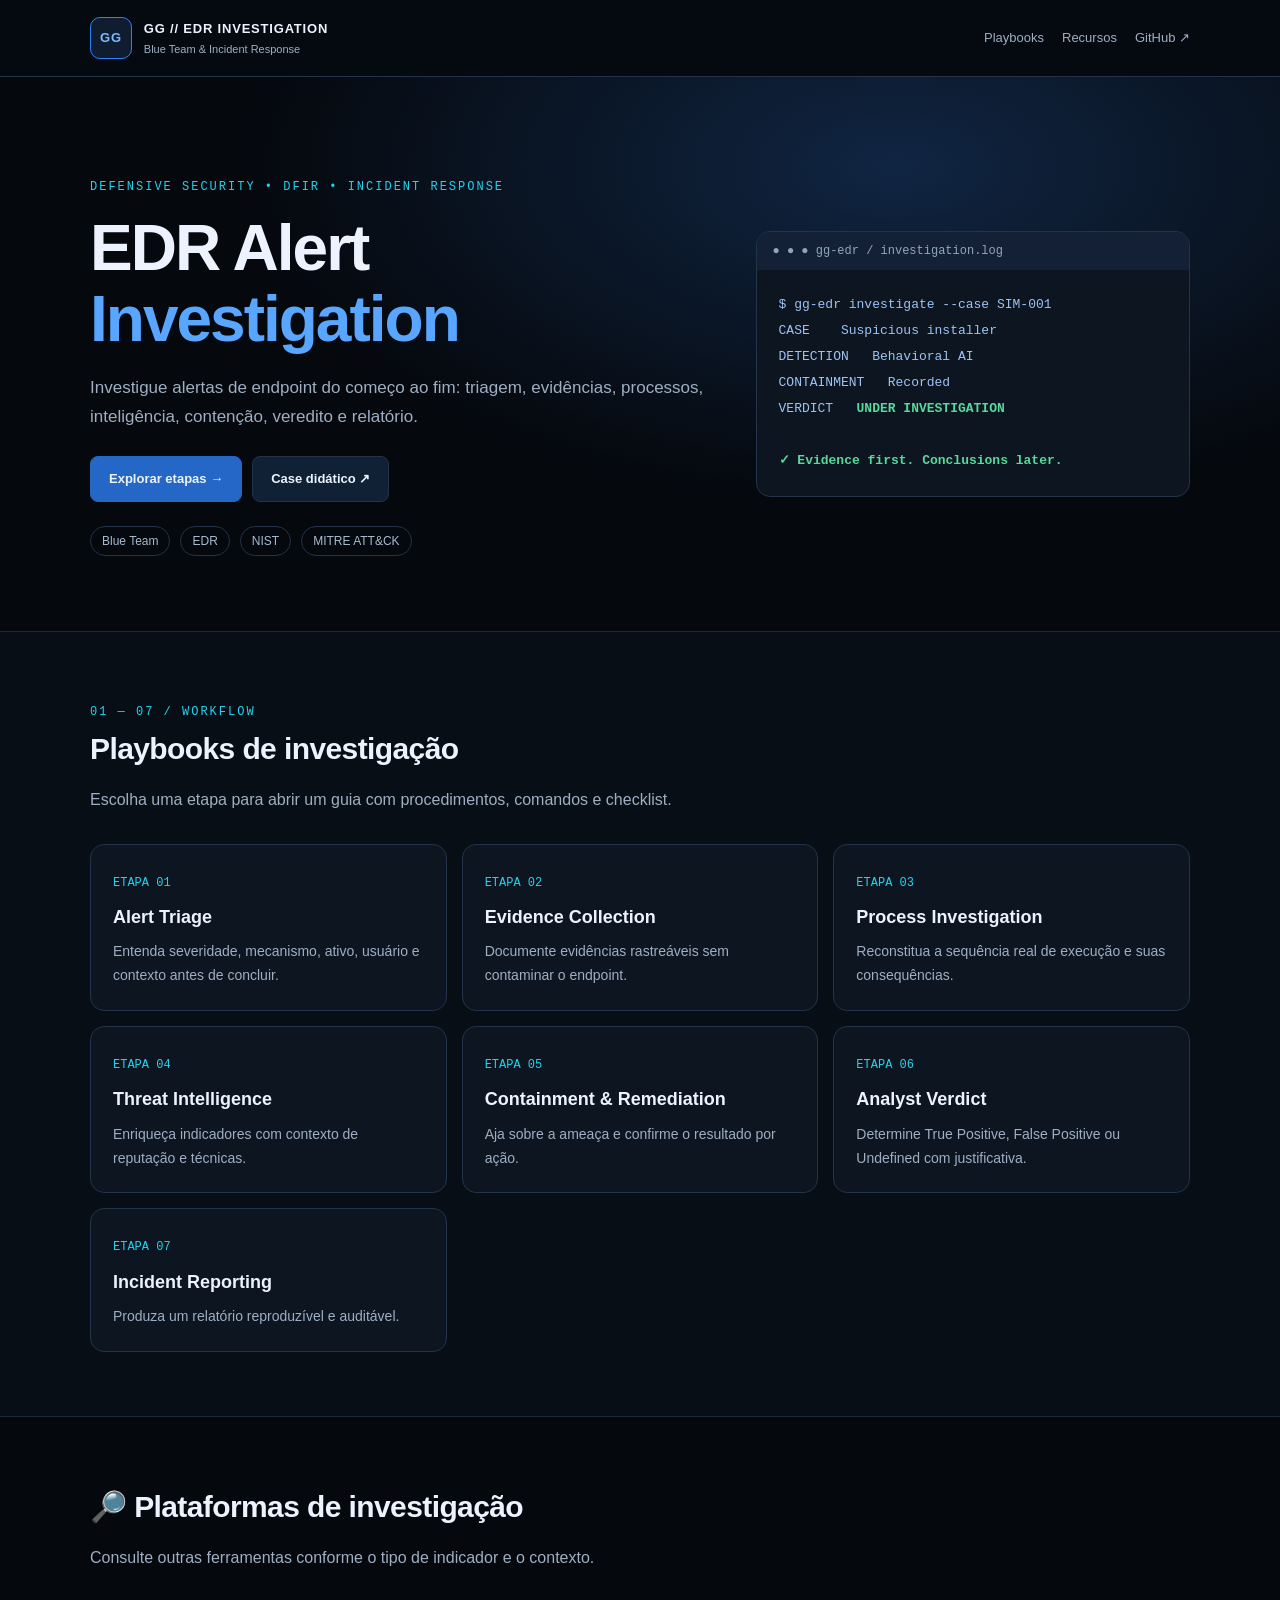
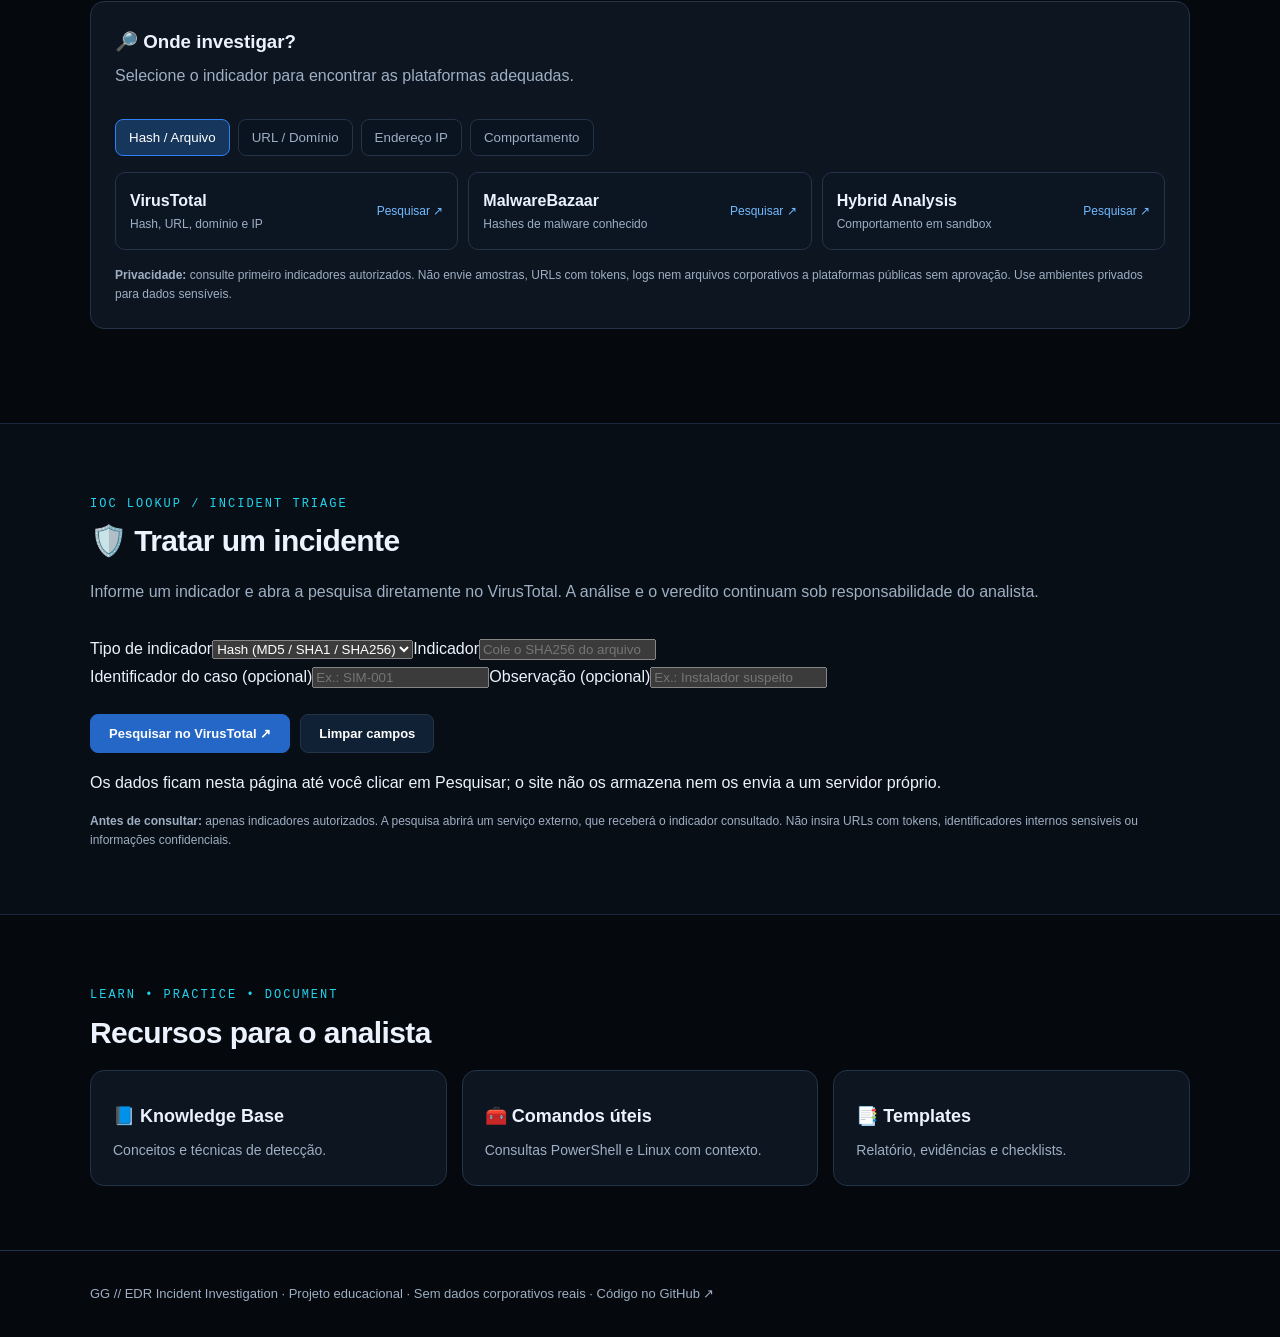
==== index.html @ 885073a3 "feat: add incident IOC lookup with direct VirusTotal links" ====
<!doctype html><html lang="pt-BR"><head><meta charset="utf-8"><meta name="viewport" content="width=device-width,initial-scale=1"><meta name="description" content="GG EDR Incident Investigation — guia prático de Blue Team"><title>Início | GG EDR</title><link rel="stylesheet" href="./assets/style.css"></head><body><header class="header"><div class="container head"><a class="brand" href="./"><span class="brandmark">GG</span><span>GG // EDR INVESTIGATION<small>Blue Team & Incident Response</small></span></a><nav class="nav"><a href="./#playbooks">Playbooks</a><a href="./#resources">Recursos</a><a class="github" href="https://github.com/geovanniandrade/gg-edr-incident-investigation">GitHub ↗</a></nav></div></header><section class="hero"><div class="container layout"><div><span class="eyebrow">DEFENSIVE SECURITY • DFIR • INCIDENT RESPONSE</span><h1>EDR Alert<br><span>Investigation</span></h1><p class="lead">Investigue alertas de endpoint do começo ao fim: triagem, evidências, processos, inteligência, contenção, veredito e relatório.</p><div class="buttons"><a class="btn primary" href="#playbooks">Explorar etapas →</a><a class="btn" href="Case-Studies/001-Suspicious-Installer/README.md">Case didático ↗</a></div><div class="tags"><span class="tag">Blue Team</span><span class="tag">EDR</span><span class="tag">NIST</span><span class="tag">MITRE ATT&CK</span></div></div><div class="terminal"><div class="terminalheader">● ● ●  gg-edr / investigation.log</div><div class="terminalbody">$ gg-edr investigate --case SIM-001<br>CASE &nbsp;&nbsp; Suspicious installer<br>DETECTION &nbsp; Behavioral AI<br>CONTAINMENT &nbsp; Recorded<br>VERDICT &nbsp; <b>UNDER INVESTIGATION</b><br><br><b>✓ Evidence first. Conclusions later.</b></div></div></div></section><section class="section alt" id="playbooks"><div class="container"><span class="eyebrow">01 — 07 / WORKFLOW</span><h2>Playbooks de investigação</h2><p class="sub">Escolha uma etapa para abrir um guia com procedimentos, comandos e checklist.</p><div class="grid"><a class="card" href="Playbooks/01-Alert-Triage/"><span class="num">ETAPA 01</span><h3>Alert Triage</h3><p>Entenda severidade, mecanismo, ativo, usuário e contexto antes de concluir.</p></a><a class="card" href="Playbooks/02-Evidence-Collection/"><span class="num">ETAPA 02</span><h3>Evidence Collection</h3><p>Documente evidências rastreáveis sem contaminar o endpoint.</p></a><a class="card" href="Playbooks/03-Process-Investigation/"><span class="num">ETAPA 03</span><h3>Process Investigation</h3><p>Reconstitua a sequência real de execução e suas consequências.</p></a><a class="card" href="Playbooks/04-Threat-Intelligence/"><span class="num">ETAPA 04</span><h3>Threat Intelligence</h3><p>Enriqueça indicadores com contexto de reputação e técnicas.</p></a><a class="card" href="Playbooks/05-Containment-Remediation/"><span class="num">ETAPA 05</span><h3>Containment & Remediation</h3><p>Aja sobre a ameaça e confirme o resultado por ação.</p></a><a class="card" href="Playbooks/06-Analyst-Verdict/"><span class="num">ETAPA 06</span><h3>Analyst Verdict</h3><p>Determine True Positive, False Positive ou Undefined com justificativa.</p></a><a class="card" href="Playbooks/07-Incident-Reporting/"><span class="num">ETAPA 07</span><h3>Incident Reporting</h3><p>Produza um relatório reproduzível e auditável.</p></a></div></div></section><section class="section"><div class="container"><h2>🔎 Plataformas de investigação</h2><p class="sub">Consulte outras ferramentas conforme o tipo de indicador e o contexto.</p><div class="selector"><h3>🔎 Onde investigar?</h3><p class="sub">Selecione o indicador para encontrar as plataformas adequadas.</p><div class="selectbar" role="group" aria-label="Tipo de indicador"><button type="button" class="active" data-kind="hash">Hash / Arquivo</button><button type="button" data-kind="url">URL / Domínio</button><button type="button" data-kind="ip">Endereço IP</button><button type="button" data-kind="behavior">Comportamento</button></div><div id="platforms" class="toolrows"></div><p class="privacy"><strong>Privacidade:</strong> consulte primeiro indicadores autorizados. Não envie amostras, URLs com tokens, logs nem arquivos corporativos a plataformas públicas sem aprovação. Use ambientes privados para dados sensíveis.</p></div><script>const catalog={"hash":["VirusTotal","MalwareBazaar","Hybrid Analysis"],"url":["VirusTotal","urlscan.io"],"ip":["AbuseIPDB","VirusTotal"],"behavior":["ANY.RUN","Hybrid Analysis","MITRE ATT&CK"]};const names={"VirusTotal":"https://www.virustotal.com/gui/home/search","urlscan.io":"https://urlscan.io/","Hybrid Analysis":"https://www.hybrid-analysis.com/","ANY.RUN":"https://any.run/","MalwareBazaar":"https://bazaar.abuse.ch/","AbuseIPDB":"https://www.abuseipdb.com/","MITRE ATT&CK":"https://attack.mitre.org/"};const descriptions={"VirusTotal":"Hash, URL, domínio e IP","urlscan.io":"URLs e redirecionamentos","Hybrid Analysis":"Comportamento em sandbox","ANY.RUN":"Processos e conexões","MalwareBazaar":"Hashes de malware conhecido","AbuseIPDB":"Reputação de IPs","MITRE ATT&CK":"Técnicas e TTPs"};function renderTools(kind){document.querySelectorAll('.selectbar button').forEach(b=>{b.classList.toggle('active',b.dataset.kind===kind);b.setAttribute('aria-pressed',String(b.dataset.kind===kind))});const target=document.querySelector('#platforms');target.replaceChildren();catalog[kind].forEach(n=>{const a=document.createElement('a');a.className='toolrow';a.href=names[n];a.target='_blank';a.rel='noopener noreferrer';const span=document.createElement('span');const strong=document.createElement('strong');strong.textContent=n;const small=document.createElement('small');small.textContent=descriptions[n];span.append(strong,small);const go=document.createElement('span');go.className='toolgo';go.textContent='Pesquisar ↗';a.append(span,go);target.append(a)})};document.querySelectorAll('.selectbar button').forEach(b=>b.addEventListener('click',()=>renderTools(b.dataset.kind)));renderTools('hash');</script></div></section><section class="section alt" id="tratar-incidente"><div class="container"><span class="eyebrow">IOC LOOKUP / INCIDENT TRIAGE</span><h2>🛡️ Tratar um incidente</h2><p class="sub">Informe um indicador e abra a pesquisa diretamente no VirusTotal. A análise e o veredito continuam sob responsabilidade do analista.</p><div class="incident-panel"><div class="incident-fields"><label for="ioc-type">Tipo de indicador<select id="ioc-type"><option value="hash">Hash (MD5 / SHA1 / SHA256)</option><option value="domain">Domínio</option><option value="ip">Endereço IP</option><option value="url">URL</option></select></label><label for="ioc-value">Indicador<input id="ioc-value" type="text" autocomplete="off" spellcheck="false" placeholder="Cole o SHA256 do arquivo"></label></div><div class="incident-fields incident-optional"><label for="case-id">Identificador do caso (opcional)<input id="case-id" type="text" placeholder="Ex.: SIM-001"></label><label for="ioc-note">Observação (opcional)<input id="ioc-note" type="text" placeholder="Ex.: Instalador suspeito"></label></div><div class="buttons"><button type="button" id="ioc-open" class="btn primary">Pesquisar no VirusTotal ↗</button><button type="button" id="ioc-reset" class="btn">Limpar campos</button></div><p id="ioc-message" class="incident-message" role="status" aria-live="polite">Os dados ficam nesta página até você clicar em Pesquisar; o site não os armazena nem os envia a um servidor próprio.</p><p class="privacy"><strong>Antes de consultar:</strong> apenas indicadores autorizados. A pesquisa abrirá um serviço externo, que receberá o indicador consultado. Não insira URLs com tokens, identificadores internos sensíveis ou informações confidenciais.</p></div></div></section><section class="section" id="resources"><div class="container"><span class="eyebrow">LEARN • PRACTICE • DOCUMENT</span><h2>Recursos para o analista</h2><div class="grid"><a class="card" href="Knowledge-Base/EDR-Fundamentals.md"><h3>📘 Knowledge Base</h3><p>Conceitos e técnicas de detecção.</p></a><a class="card" href="Tools-and-Commands/PowerShell/README.md"><h3>🧰 Comandos úteis</h3><p>Consultas PowerShell e Linux com contexto.</p></a><a class="card" href="Templates/Incident-Report.md"><h3>📑 Templates</h3><p>Relatório, evidências e checklists.</p></a></div></div></section><script>(function(){const kind=document.getElementById('ioc-type');const input=document.getElementById('ioc-value');const message=document.getElementById('ioc-message');const patterns={hash:/^(?:[a-fA-F0-9]{32}|[a-fA-F0-9]{40}|[a-fA-F0-9]{64})$/,ip:/^(?:\d{1,3}\.){3}\d{1,3}$/,domain:/^(?=.{1,253}$)(?:[a-zA-Z0-9](?:[a-zA-Z0-9-]{0,61}[a-zA-Z0-9])?\.)+[a-zA-Z]{2,63}$/};function validIP(s){if(!patterns.ip.test(s))return false;return s.split('.').every(p=>+p<=255&&String(+p)===p)}function resetHint(){const hints={hash:'Cole o SHA256, SHA1 ou MD5',ip:'Ex.: 8.8.8.8',domain:'Ex.: example.com',url:'Ex.: https://example.com/path'};input.placeholder=hints[kind.value];message.textContent='Consulta manual: nenhum dado é enviado até você clicar no botão.'}kind.addEventListener('change',resetHint);document.getElementById('ioc-reset').addEventListener('click',()=>{input.value='';document.getElementById('case-id').value='';document.getElementById('ioc-note').value='';resetHint()});document.getElementById('ioc-open').addEventListener('click',()=>{const value=input.value.trim();let destination;if(!value){message.textContent='Informe o indicador antes de pesquisar.';return}if(kind.value==='hash'){if(!patterns.hash.test(value)){message.textContent='Hash inválido: utilize MD5 (32), SHA1 (40) ou SHA256 (64 caracteres hexadecimais).';return}destination='https://www.virustotal.com/gui/file/'+value.toLowerCase()+'/detection'}else if(kind.value==='ip'){if(!validIP(value)){message.textContent='Endereço IPv4 inválido.';return}destination='https://www.virustotal.com/gui/ip-address/'+encodeURIComponent(value)}else if(kind.value==='domain'){if(!patterns.domain.test(value)){message.textContent='Domínio inválido. Exemplo: example.com';return}destination='https://www.virustotal.com/gui/domain/'+encodeURIComponent(value.toLowerCase())}else{let u;try{u=new URL(value)}catch{message.textContent='URL inválida. Informe http:// ou https://';return}if(!['http:','https:'].includes(u.protocol)){message.textContent='Somente URLs HTTP ou HTTPS.';return}destination='https://www.virustotal.com/gui/search/'+encodeURIComponent(value)}message.textContent='Abrindo pesquisa externa no VirusTotal. Confira os dados e não envie arquivos corporativos.';window.open(destination,'_blank','noopener,noreferrer')})})();</script><footer class="footer"><div class="container">GG // EDR Incident Investigation · Projeto educacional · Sem dados corporativos reais · <a href="https://github.com/geovanniandrade/gg-edr-incident-investigation">Código no GitHub ↗</a></div></footer></body></html>
---- assets/style.css ----
:root{color-scheme:dark;--bg:#05080d;--card:#0d1520;--card2:#101d2b;--border:#233349;--txt:#ecf3ff;--muted:#9eafc3;--blue:#2f81f7;--cyan:#22d3ee}*{box-sizing:border-box}html{scroll-behavior:smooth}body{margin:0;background:var(--bg);color:var(--txt);font:16px/1.7 Inter,"Segoe UI",sans-serif}a{color:inherit;text-decoration:none}.container{max-width:1150px;padding:0 25px;margin:auto}.header{position:sticky;top:0;z-index:10;background:#060b13ed;border-bottom:1px solid var(--border);backdrop-filter:blur(12px)}.head{min-height:76px;display:flex;align-items:center;justify-content:space-between;gap:15px}.brand{display:flex;align-items:center;gap:12px;font-size:13px;letter-spacing:.8px;font-weight:700}.brandmark{border:1px solid var(--blue);border-radius:10px;padding:9px;color:#7abaff;background:#101d30}.brand small{display:block;color:var(--muted);font-size:11px;font-weight:400;letter-spacing:0}.nav{display:flex;gap:18px;align-items:center;font-size:13px;color:var(--muted)}.nav a:hover{color:white}.hero{padding:94px 0 75px;background:radial-gradient(ellipse at 70% 16%,#102542 0,transparent 52%)}.layout{display:grid;grid-template-columns:1.3fr .9fr;gap:38px;align-items:center}.eyebrow{color:var(--cyan);letter-spacing:2px;font:12px Consolas,monospace;text-transform:uppercase}.hero h1{font-size:clamp(38px,5vw,64px);letter-spacing:-2px;line-height:1.1;margin:15px 0 20px}.hero h1 span{color:#58a6ff}.lead{color:var(--muted);font-size:17px;max-width:640px}.buttons,.tags{display:flex;flex-wrap:wrap;gap:10px;margin-top:24px}.btn{display:inline-block;padding:11px 18px;border-radius:8px;border:1px solid var(--border);background:#102035;font-weight:650;font-size:13px}.btn.primary{background:#2467c6;border-color:#2467c6}.btn:hover{filter:brightness(1.22)}.tag{border:1px solid var(--border);border-radius:30px;padding:4px 11px;color:#a6bbd1;font-size:12px}.terminal,.card,.notice{border:1px solid var(--border);border-radius:14px;background:var(--card);overflow:hidden}.terminalheader{background:#142035;padding:12px 16px;color:#91a6bd;font:12px Consolas,monospace}.terminalbody{padding:22px;font:13px/2 Consolas,monospace;color:#9cc4f4}.terminalbody b{color:#58d89a}.section{padding:64px 0}.section.alt{background:#080e16;border-block:1px solid #19283a}.section h2{font-size:30px;letter-spacing:-.6px;margin:0 0 12px}.sub{color:var(--muted);margin:0 0 30px}.grid{display:grid;grid-template-columns:repeat(3,1fr);gap:15px}.card{padding:22px;transition:transform .2s,border-color .2s}.card:hover{transform:translateY(-2px);border-color:#3a679f}.card .num{font:12px Consolas,monospace;color:var(--cyan)}.card h3{font-size:18px;margin:8px 0}.card p,.notice p{color:var(--muted);font-size:14px;margin:0}.detailgrid{display:grid;grid-template-columns:2fr 1fr;gap:22px}.steps{margin:0;padding-left:20px}.steps li{padding:12px 0;border-bottom:1px solid var(--border)}.notice{padding:22px}.notice strong{color:#8fc2fa}.code{position:relative;background:#030811;border:1px solid var(--border);border-radius:12px;padding:25px;overflow:auto;font:13px/1.7 Consolas,monospace;color:#a9d3ff;white-space:pre-wrap;overflow-wrap:anywhere}.copy{border:1px solid #3b526f;background:#15283f;color:white;border-radius:7px;padding:8px 12px;cursor:pointer}.checklist{display:grid;grid-template-columns:repeat(2,1fr);gap:10px}.check{padding:13px;background:#0d1520;border:1px solid var(--border);border-radius:8px;font-size:14px}.check input{accent-color:var(--blue);margin-right:8px}.footer{border-top:1px solid var(--border);padding:32px 0;color:var(--muted);font-size:13px}.back{color:#8ec7ff;font-size:13px}@media(max-width:800px){.layout,.detailgrid{grid-template-columns:1fr}.grid{grid-template-columns:repeat(2,1fr)}.nav{gap:10px}.hero{padding:55px 0}.terminal{display:none}}@media(max-width:550px){.grid,.checklist{grid-template-columns:1fr}.nav a.github{display:none}.hero h1{font-size:38px}}
/* Compact investigation pages & IOC directory */
.mini{font-size:.55em;color:var(--muted);font-weight:400}.selector{border:1px solid var(--border);border-radius:14px;background:var(--card);padding:24px;margin:6px 0 30px}.selector h3{margin:0 0 4px}.selectbar{display:flex;flex-wrap:wrap;gap:8px;margin:16px 0}.selectbar button{border:1px solid var(--border);border-radius:8px;background:#0a1320;color:var(--muted);padding:10px 13px;cursor:pointer}.selectbar button.active{border-color:var(--blue);color:#fff;background:#17365b}.toolrows{display:grid;grid-template-columns:repeat(auto-fit,minmax(250px,1fr));gap:10px}.toolrow{display:flex;justify-content:space-between;align-items:center;gap:10px;padding:14px;border:1px solid var(--border);border-radius:10px;background:#0c1623}.toolrow:hover{border-color:#3f81cf}.toolrow strong,.toolrow small{display:block}.toolrow small{color:var(--muted);font-size:12px}.toolgo{color:#72baff;font-size:12px;white-space:nowrap}.privacy{font-size:12px;color:var(--muted);margin:16px 0 0;line-height:1.6}.check{cursor:pointer}.check input{cursor:pointer}
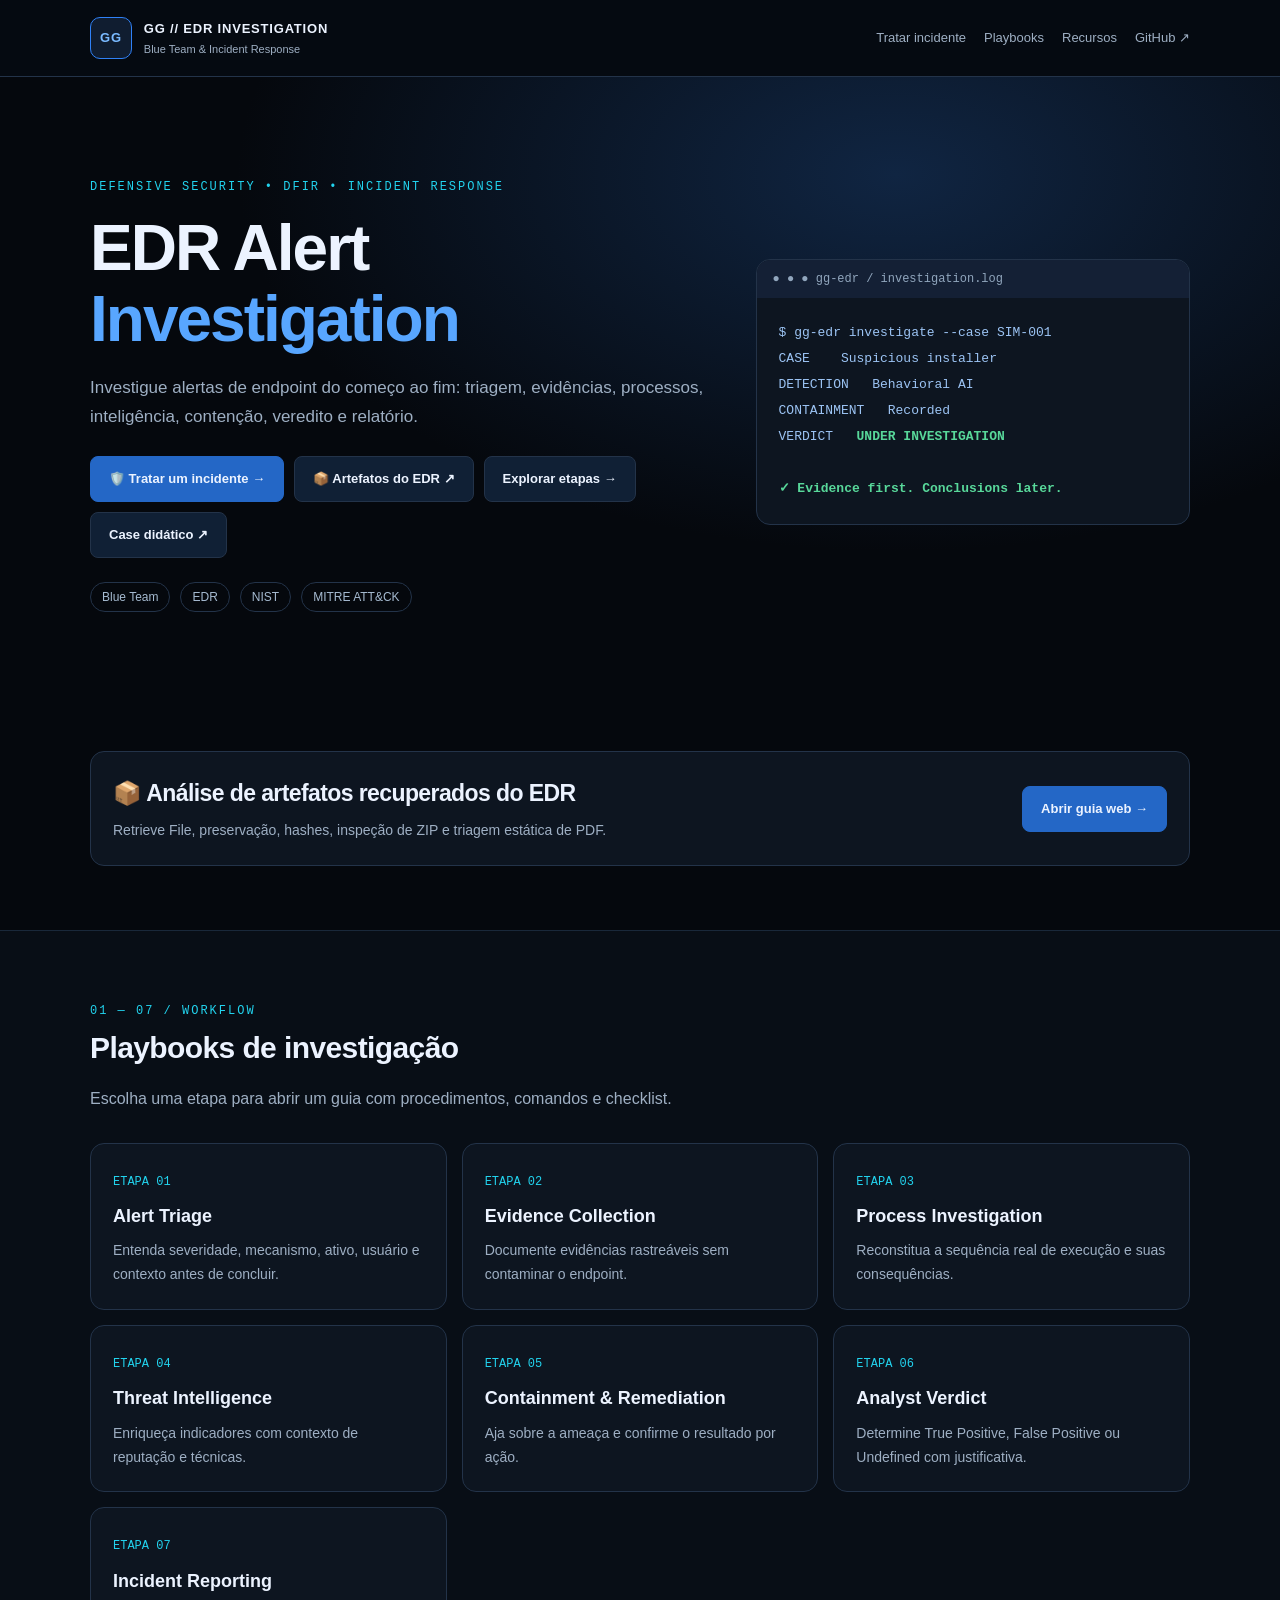
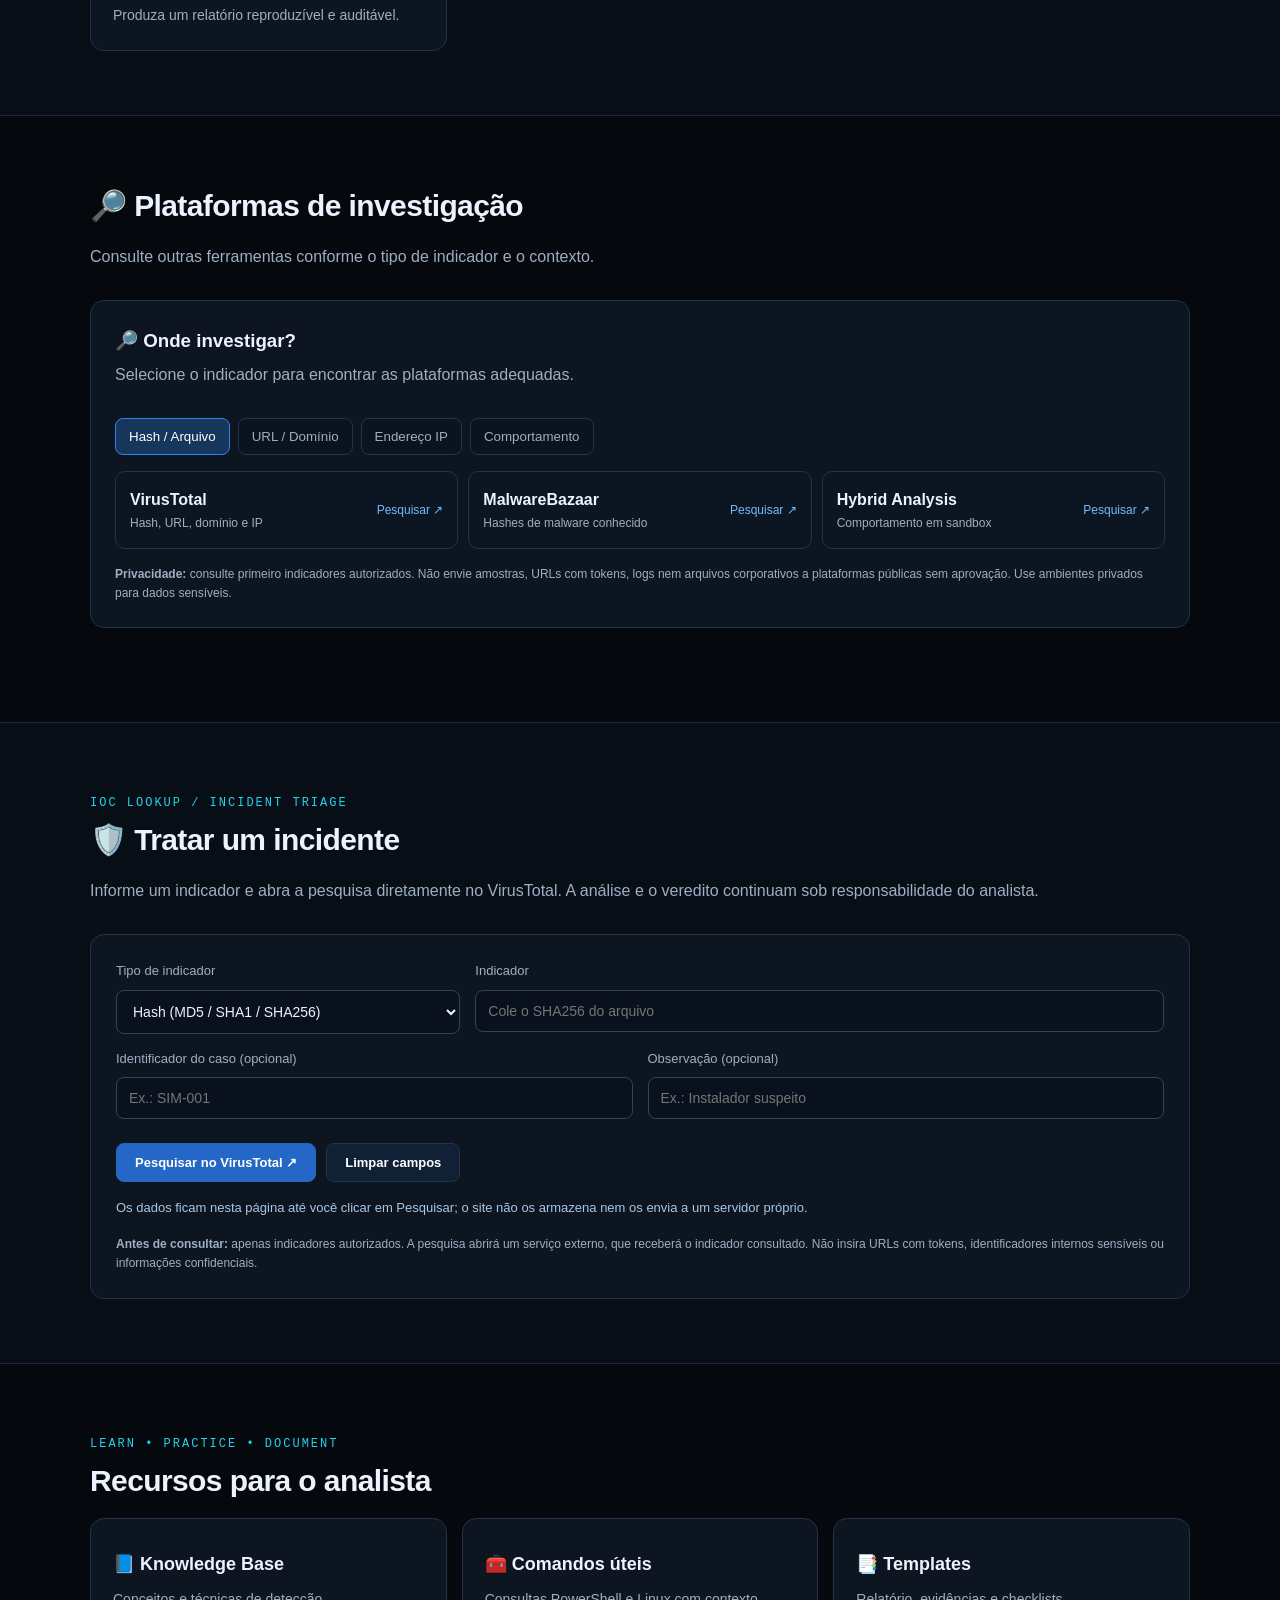
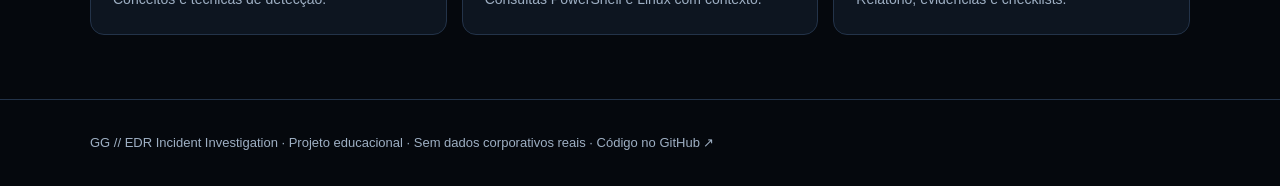
==== commit bcbd6829: "feat: prominent incident and retrieved artifact links on homepage" ====
--- a/index.html
+++ b/index.html
@@ -1 +1 @@
-<!doctype html><html lang="pt-BR"><head><meta charset="utf-8"><meta name="viewport" content="width=device-width,initial-scale=1"><meta name="description" content="GG EDR Incident Investigation — guia prático de Blue Team"><title>Início | GG EDR</title><link rel="stylesheet" href="./assets/style.css"></head><body><header class="header"><div class="container head"><a class="brand" href="./"><span class="brandmark">GG</span><span>GG // EDR INVESTIGATION<small>Blue Team & Incident Response</small></span></a><nav class="nav"><a href="./#playbooks">Playbooks</a><a href="./#resources">Recursos</a><a class="github" href="https://github.com/geovanniandrade/gg-edr-incident-investigation">GitHub ↗</a></nav></div></header><section class="hero"><div class="container layout"><div><span class="eyebrow">DEFENSIVE SECURITY • DFIR • INCIDENT RESPONSE</span><h1>EDR Alert<br><span>Investigation</span></h1><p class="lead">Investigue alertas de endpoint do começo ao fim: triagem, evidências, processos, inteligência, contenção, veredito e relatório.</p><div class="buttons"><a class="btn primary" href="#playbooks">Explorar etapas →</a><a class="btn" href="Case-Studies/001-Suspicious-Installer/README.md">Case didático ↗</a></div><div class="tags"><span class="tag">Blue Team</span><span class="tag">EDR</span><span class="tag">NIST</span><span class="tag">MITRE ATT&CK</span></div></div><div class="terminal"><div class="terminalheader">● ● ●  gg-edr / investigation.log</div><div class="terminalbody">$ gg-edr investigate --case SIM-001<br>CASE &nbsp;&nbsp; Suspicious installer<br>DETECTION &nbsp; Behavioral AI<br>CONTAINMENT &nbsp; Recorded<br>VERDICT &nbsp; <b>UNDER INVESTIGATION</b><br><br><b>✓ Evidence first. Conclusions later.</b></div></div></div></section><section class="section alt" id="playbooks"><div class="container"><span class="eyebrow">01 — 07 / WORKFLOW</span><h2>Playbooks de investigação</h2><p class="sub">Escolha uma etapa para abrir um guia com procedimentos, comandos e checklist.</p><div class="grid"><a class="card" href="Playbooks/01-Alert-Triage/"><span class="num">ETAPA 01</span><h3>Alert Triage</h3><p>Entenda severidade, mecanismo, ativo, usuário e contexto antes de concluir.</p></a><a class="card" href="Playbooks/02-Evidence-Collection/"><span class="num">ETAPA 02</span><h3>Evidence Collection</h3><p>Documente evidências rastreáveis sem contaminar o endpoint.</p></a><a class="card" href="Playbooks/03-Process-Investigation/"><span class="num">ETAPA 03</span><h3>Process Investigation</h3><p>Reconstitua a sequência real de execução e suas consequências.</p></a><a class="card" href="Playbooks/04-Threat-Intelligence/"><span class="num">ETAPA 04</span><h3>Threat Intelligence</h3><p>Enriqueça indicadores com contexto de reputação e técnicas.</p></a><a class="card" href="Playbooks/05-Containment-Remediation/"><span class="num">ETAPA 05</span><h3>Containment & Remediation</h3><p>Aja sobre a ameaça e confirme o resultado por ação.</p></a><a class="card" href="Playbooks/06-Analyst-Verdict/"><span class="num">ETAPA 06</span><h3>Analyst Verdict</h3><p>Determine True Positive, False Positive ou Undefined com justificativa.</p></a><a class="card" href="Playbooks/07-Incident-Reporting/"><span class="num">ETAPA 07</span><h3>Incident Reporting</h3><p>Produza um relatório reproduzível e auditável.</p></a></div></div></section><section class="section"><div class="container"><h2>🔎 Plataformas de investigação</h2><p class="sub">Consulte outras ferramentas conforme o tipo de indicador e o contexto.</p><div class="selector"><h3>🔎 Onde investigar?</h3><p class="sub">Selecione o indicador para encontrar as plataformas adequadas.</p><div class="selectbar" role="group" aria-label="Tipo de indicador"><button type="button" class="active" data-kind="hash">Hash / Arquivo</button><button type="button" data-kind="url">URL / Domínio</button><button type="button" data-kind="ip">Endereço IP</button><button type="button" data-kind="behavior">Comportamento</button></div><div id="platforms" class="toolrows"></div><p class="privacy"><strong>Privacidade:</strong> consulte primeiro indicadores autorizados. Não envie amostras, URLs com tokens, logs nem arquivos corporativos a plataformas públicas sem aprovação. Use ambientes privados para dados sensíveis.</p></div><script>const catalog={"hash":["VirusTotal","MalwareBazaar","Hybrid Analysis"],"url":["VirusTotal","urlscan.io"],"ip":["AbuseIPDB","VirusTotal"],"behavior":["ANY.RUN","Hybrid Analysis","MITRE ATT&CK"]};const names={"VirusTotal":"https://www.virustotal.com/gui/home/search","urlscan.io":"https://urlscan.io/","Hybrid Analysis":"https://www.hybrid-analysis.com/","ANY.RUN":"https://any.run/","MalwareBazaar":"https://bazaar.abuse.ch/","AbuseIPDB":"https://www.abuseipdb.com/","MITRE ATT&CK":"https://attack.mitre.org/"};const descriptions={"VirusTotal":"Hash, URL, domínio e IP","urlscan.io":"URLs e redirecionamentos","Hybrid Analysis":"Comportamento em sandbox","ANY.RUN":"Processos e conexões","MalwareBazaar":"Hashes de malware conhecido","AbuseIPDB":"Reputação de IPs","MITRE ATT&CK":"Técnicas e TTPs"};function renderTools(kind){document.querySelectorAll('.selectbar button').forEach(b=>{b.classList.toggle('active',b.dataset.kind===kind);b.setAttribute('aria-pressed',String(b.dataset.kind===kind))});const target=document.querySelector('#platforms');target.replaceChildren();catalog[kind].forEach(n=>{const a=document.createElement('a');a.className='toolrow';a.href=names[n];a.target='_blank';a.rel='noopener noreferrer';const span=document.createElement('span');const strong=document.createElement('strong');strong.textContent=n;const small=document.createElement('small');small.textContent=descriptions[n];span.append(strong,small);const go=document.createElement('span');go.className='toolgo';go.textContent='Pesquisar ↗';a.append(span,go);target.append(a)})};document.querySelectorAll('.selectbar button').forEach(b=>b.addEventListener('click',()=>renderTools(b.dataset.kind)));renderTools('hash');</script></div></section><section class="section alt" id="tratar-incidente"><div class="container"><span class="eyebrow">IOC LOOKUP / INCIDENT TRIAGE</span><h2>🛡️ Tratar um incidente</h2><p class="sub">Informe um indicador e abra a pesquisa diretamente no VirusTotal. A análise e o veredito continuam sob responsabilidade do analista.</p><div class="incident-panel"><div class="incident-fields"><label for="ioc-type">Tipo de indicador<select id="ioc-type"><option value="hash">Hash (MD5 / SHA1 / SHA256)</option><option value="domain">Domínio</option><option value="ip">Endereço IP</option><option value="url">URL</option></select></label><label for="ioc-value">Indicador<input id="ioc-value" type="text" autocomplete="off" spellcheck="false" placeholder="Cole o SHA256 do arquivo"></label></div><div class="incident-fields incident-optional"><label for="case-id">Identificador do caso (opcional)<input id="case-id" type="text" placeholder="Ex.: SIM-001"></label><label for="ioc-note">Observação (opcional)<input id="ioc-note" type="text" placeholder="Ex.: Instalador suspeito"></label></div><div class="buttons"><button type="button" id="ioc-open" class="btn primary">Pesquisar no VirusTotal ↗</button><button type="button" id="ioc-reset" class="btn">Limpar campos</button></div><p id="ioc-message" class="incident-message" role="status" aria-live="polite">Os dados ficam nesta página até você clicar em Pesquisar; o site não os armazena nem os envia a um servidor próprio.</p><p class="privacy"><strong>Antes de consultar:</strong> apenas indicadores autorizados. A pesquisa abrirá um serviço externo, que receberá o indicador consultado. Não insira URLs com tokens, identificadores internos sensíveis ou informações confidenciais.</p></div></div></section><section class="section" id="resources"><div class="container"><span class="eyebrow">LEARN • PRACTICE • DOCUMENT</span><h2>Recursos para o analista</h2><div class="grid"><a class="card" href="Knowledge-Base/EDR-Fundamentals.md"><h3>📘 Knowledge Base</h3><p>Conceitos e técnicas de detecção.</p></a><a class="card" href="Tools-and-Commands/PowerShell/README.md"><h3>🧰 Comandos úteis</h3><p>Consultas PowerShell e Linux com contexto.</p></a><a class="card" href="Templates/Incident-Report.md"><h3>📑 Templates</h3><p>Relatório, evidências e checklists.</p></a></div></div></section><script>(function(){const kind=document.getElementById('ioc-type');const input=document.getElementById('ioc-value');const message=document.getElementById('ioc-message');const patterns={hash:/^(?:[a-fA-F0-9]{32}|[a-fA-F0-9]{40}|[a-fA-F0-9]{64})$/,ip:/^(?:\d{1,3}\.){3}\d{1,3}$/,domain:/^(?=.{1,253}$)(?:[a-zA-Z0-9](?:[a-zA-Z0-9-]{0,61}[a-zA-Z0-9])?\.)+[a-zA-Z]{2,63}$/};function validIP(s){if(!patterns.ip.test(s))return false;return s.split('.').every(p=>+p<=255&&String(+p)===p)}function resetHint(){const hints={hash:'Cole o SHA256, SHA1 ou MD5',ip:'Ex.: 8.8.8.8',domain:'Ex.: example.com',url:'Ex.: https://example.com/path'};input.placeholder=hints[kind.value];message.textContent='Consulta manual: nenhum dado é enviado até você clicar no botão.'}kind.addEventListener('change',resetHint);document.getElementById('ioc-reset').addEventListener('click',()=>{input.value='';document.getElementById('case-id').value='';document.getElementById('ioc-note').value='';resetHint()});document.getElementById('ioc-open').addEventListener('click',()=>{const value=input.value.trim();let destination;if(!value){message.textContent='Informe o indicador antes de pesquisar.';return}if(kind.value==='hash'){if(!patterns.hash.test(value)){message.textContent='Hash inválido: utilize MD5 (32), SHA1 (40) ou SHA256 (64 caracteres hexadecimais).';return}destination='https://www.virustotal.com/gui/file/'+value.toLowerCase()+'/detection'}else if(kind.value==='ip'){if(!validIP(value)){message.textContent='Endereço IPv4 inválido.';return}destination='https://www.virustotal.com/gui/ip-address/'+encodeURIComponent(value)}else if(kind.value==='domain'){if(!patterns.domain.test(value)){message.textContent='Domínio inválido. Exemplo: example.com';return}destination='https://www.virustotal.com/gui/domain/'+encodeURIComponent(value.toLowerCase())}else{let u;try{u=new URL(value)}catch{message.textContent='URL inválida. Informe http:// ou https://';return}if(!['http:','https:'].includes(u.protocol)){message.textContent='Somente URLs HTTP ou HTTPS.';return}destination='https://www.virustotal.com/gui/search/'+encodeURIComponent(value)}message.textContent='Abrindo pesquisa externa no VirusTotal. Confira os dados e não envie arquivos corporativos.';window.open(destination,'_blank','noopener,noreferrer')})})();</script><footer class="footer"><div class="container">GG // EDR Incident Investigation · Projeto educacional · Sem dados corporativos reais · <a href="https://github.com/geovanniandrade/gg-edr-incident-investigation">Código no GitHub ↗</a></div></footer></body></html>+<!doctype html><html lang="pt-BR"><head><meta charset="utf-8"><meta name="viewport" content="width=device-width,initial-scale=1"><meta name="description" content="GG EDR Incident Investigation — guia prático de Blue Team"><title>Início | GG EDR</title><link rel="stylesheet" href="./assets/style.css"></head><body><header class="header"><div class="container head"><a class="brand" href="./"><span class="brandmark">GG</span><span>GG // EDR INVESTIGATION<small>Blue Team & Incident Response</small></span></a><nav class="nav"><a href="./#tratar-incidente">Tratar incidente</a><a href="./#playbooks">Playbooks</a><a href="./#resources">Recursos</a><a class="github" href="https://github.com/geovanniandrade/gg-edr-incident-investigation">GitHub ↗</a></nav></div></header><section class="hero"><div class="container layout"><div><span class="eyebrow">DEFENSIVE SECURITY • DFIR • INCIDENT RESPONSE</span><h1>EDR Alert<br><span>Investigation</span></h1><p class="lead">Investigue alertas de endpoint do começo ao fim: triagem, evidências, processos, inteligência, contenção, veredito e relatório.</p><div class="buttons"><a class="btn primary" href="#tratar-incidente">🛡️ Tratar um incidente →</a><a class="btn" href="Playbooks/EDR-Retrieved-Artifacts/">📦 Artefatos do EDR ↗</a><a class="btn" href="#playbooks">Explorar etapas →</a><a class="btn" href="Case-Studies/001-Suspicious-Installer/README.md">Case didático ↗</a></div><div class="tags"><span class="tag">Blue Team</span><span class="tag">EDR</span><span class="tag">NIST</span><span class="tag">MITRE ATT&CK</span></div></div><div class="terminal"><div class="terminalheader">● ● ●  gg-edr / investigation.log</div><div class="terminalbody">$ gg-edr investigate --case SIM-001<br>CASE &nbsp;&nbsp; Suspicious installer<br>DETECTION &nbsp; Behavioral AI<br>CONTAINMENT &nbsp; Recorded<br>VERDICT &nbsp; <b>UNDER INVESTIGATION</b><br><br><b>✓ Evidence first. Conclusions later.</b></div></div></div></section><section class="section" id="edr-artifacts"><div class="container"><div class="notice" style="display:flex;justify-content:space-between;align-items:center;gap:18px;flex-wrap:wrap"><div><h2 style="font-size:23px;margin:0 0 6px">📦 Análise de artefatos recuperados do EDR</h2><p>Retrieve File, preservação, hashes, inspeção de ZIP e triagem estática de PDF.</p></div><a class="btn primary" href="Playbooks/EDR-Retrieved-Artifacts/">Abrir guia web →</a></div></div></section><section class="section alt" id="playbooks"><div class="container"><span class="eyebrow">01 — 07 / WORKFLOW</span><h2>Playbooks de investigação</h2><p class="sub">Escolha uma etapa para abrir um guia com procedimentos, comandos e checklist.</p><div class="grid"><a class="card" href="Playbooks/01-Alert-Triage/"><span class="num">ETAPA 01</span><h3>Alert Triage</h3><p>Entenda severidade, mecanismo, ativo, usuário e contexto antes de concluir.</p></a><a class="card" href="Playbooks/02-Evidence-Collection/"><span class="num">ETAPA 02</span><h3>Evidence Collection</h3><p>Documente evidências rastreáveis sem contaminar o endpoint.</p></a><a class="card" href="Playbooks/03-Process-Investigation/"><span class="num">ETAPA 03</span><h3>Process Investigation</h3><p>Reconstitua a sequência real de execução e suas consequências.</p></a><a class="card" href="Playbooks/04-Threat-Intelligence/"><span class="num">ETAPA 04</span><h3>Threat Intelligence</h3><p>Enriqueça indicadores com contexto de reputação e técnicas.</p></a><a class="card" href="Playbooks/05-Containment-Remediation/"><span class="num">ETAPA 05</span><h3>Containment & Remediation</h3><p>Aja sobre a ameaça e confirme o resultado por ação.</p></a><a class="card" href="Playbooks/06-Analyst-Verdict/"><span class="num">ETAPA 06</span><h3>Analyst Verdict</h3><p>Determine True Positive, False Positive ou Undefined com justificativa.</p></a><a class="card" href="Playbooks/07-Incident-Reporting/"><span class="num">ETAPA 07</span><h3>Incident Reporting</h3><p>Produza um relatório reproduzível e auditável.</p></a></div></div></section><section class="section"><div class="container"><h2>🔎 Plataformas de investigação</h2><p class="sub">Consulte outras ferramentas conforme o tipo de indicador e o contexto.</p><div class="selector"><h3>🔎 Onde investigar?</h3><p class="sub">Selecione o indicador para encontrar as plataformas adequadas.</p><div class="selectbar" role="group" aria-label="Tipo de indicador"><button type="button" class="active" data-kind="hash">Hash / Arquivo</button><button type="button" data-kind="url">URL / Domínio</button><button type="button" data-kind="ip">Endereço IP</button><button type="button" data-kind="behavior">Comportamento</button></div><div id="platforms" class="toolrows"></div><p class="privacy"><strong>Privacidade:</strong> consulte primeiro indicadores autorizados. Não envie amostras, URLs com tokens, logs nem arquivos corporativos a plataformas públicas sem aprovação. Use ambientes privados para dados sensíveis.</p></div><script>const catalog={"hash":["VirusTotal","MalwareBazaar","Hybrid Analysis"],"url":["VirusTotal","urlscan.io"],"ip":["AbuseIPDB","VirusTotal"],"behavior":["ANY.RUN","Hybrid Analysis","MITRE ATT&CK"]};const names={"VirusTotal":"https://www.virustotal.com/gui/home/search","urlscan.io":"https://urlscan.io/","Hybrid Analysis":"https://www.hybrid-analysis.com/","ANY.RUN":"https://any.run/","MalwareBazaar":"https://bazaar.abuse.ch/","AbuseIPDB":"https://www.abuseipdb.com/","MITRE ATT&CK":"https://attack.mitre.org/"};const descriptions={"VirusTotal":"Hash, URL, domínio e IP","urlscan.io":"URLs e redirecionamentos","Hybrid Analysis":"Comportamento em sandbox","ANY.RUN":"Processos e conexões","MalwareBazaar":"Hashes de malware conhecido","AbuseIPDB":"Reputação de IPs","MITRE ATT&CK":"Técnicas e TTPs"};function renderTools(kind){document.querySelectorAll('.selectbar button').forEach(b=>{b.classList.toggle('active',b.dataset.kind===kind);b.setAttribute('aria-pressed',String(b.dataset.kind===kind))});const target=document.querySelector('#platforms');target.replaceChildren();catalog[kind].forEach(n=>{const a=document.createElement('a');a.className='toolrow';a.href=names[n];a.target='_blank';a.rel='noopener noreferrer';const span=document.createElement('span');const strong=document.createElement('strong');strong.textContent=n;const small=document.createElement('small');small.textContent=descriptions[n];span.append(strong,small);const go=document.createElement('span');go.className='toolgo';go.textContent='Pesquisar ↗';a.append(span,go);target.append(a)})};document.querySelectorAll('.selectbar button').forEach(b=>b.addEventListener('click',()=>renderTools(b.dataset.kind)));renderTools('hash');</script></div></section><section class="section alt" id="tratar-incidente"><div class="container"><span class="eyebrow">IOC LOOKUP / INCIDENT TRIAGE</span><h2>🛡️ Tratar um incidente</h2><p class="sub">Informe um indicador e abra a pesquisa diretamente no VirusTotal. A análise e o veredito continuam sob responsabilidade do analista.</p><div class="incident-panel"><div class="incident-fields"><label for="ioc-type">Tipo de indicador<select id="ioc-type"><option value="hash">Hash (MD5 / SHA1 / SHA256)</option><option value="domain">Domínio</option><option value="ip">Endereço IP</option><option value="url">URL</option></select></label><label for="ioc-value">Indicador<input id="ioc-value" type="text" autocomplete="off" spellcheck="false" placeholder="Cole o SHA256 do arquivo"></label></div><div class="incident-fields incident-optional"><label for="case-id">Identificador do caso (opcional)<input id="case-id" type="text" placeholder="Ex.: SIM-001"></label><label for="ioc-note">Observação (opcional)<input id="ioc-note" type="text" placeholder="Ex.: Instalador suspeito"></label></div><div class="buttons"><button type="button" id="ioc-open" class="btn primary">Pesquisar no VirusTotal ↗</button><button type="button" id="ioc-reset" class="btn">Limpar campos</button></div><p id="ioc-message" class="incident-message" role="status" aria-live="polite">Os dados ficam nesta página até você clicar em Pesquisar; o site não os armazena nem os envia a um servidor próprio.</p><p class="privacy"><strong>Antes de consultar:</strong> apenas indicadores autorizados. A pesquisa abrirá um serviço externo, que receberá o indicador consultado. Não insira URLs com tokens, identificadores internos sensíveis ou informações confidenciais.</p></div></div></section><section class="section" id="resources"><div class="container"><span class="eyebrow">LEARN • PRACTICE • DOCUMENT</span><h2>Recursos para o analista</h2><div class="grid"><a class="card" href="Knowledge-Base/EDR-Fundamentals.md"><h3>📘 Knowledge Base</h3><p>Conceitos e técnicas de detecção.</p></a><a class="card" href="Tools-and-Commands/PowerShell/README.md"><h3>🧰 Comandos úteis</h3><p>Consultas PowerShell e Linux com contexto.</p></a><a class="card" href="Templates/Incident-Report.md"><h3>📑 Templates</h3><p>Relatório, evidências e checklists.</p></a></div></div></section><script>(function(){const kind=document.getElementById('ioc-type');const input=document.getElementById('ioc-value');const message=document.getElementById('ioc-message');const patterns={hash:/^(?:[a-fA-F0-9]{32}|[a-fA-F0-9]{40}|[a-fA-F0-9]{64})$/,ip:/^(?:\d{1,3}\.){3}\d{1,3}$/,domain:/^(?=.{1,253}$)(?:[a-zA-Z0-9](?:[a-zA-Z0-9-]{0,61}[a-zA-Z0-9])?\.)+[a-zA-Z]{2,63}$/};function validIP(s){if(!patterns.ip.test(s))return false;return s.split('.').every(p=>+p<=255&&String(+p)===p)}function resetHint(){const hints={hash:'Cole o SHA256, SHA1 ou MD5',ip:'Ex.: 8.8.8.8',domain:'Ex.: example.com',url:'Ex.: https://example.com/path'};input.placeholder=hints[kind.value];message.textContent='Consulta manual: nenhum dado é enviado até você clicar no botão.'}kind.addEventListener('change',resetHint);document.getElementById('ioc-reset').addEventListener('click',()=>{input.value='';document.getElementById('case-id').value='';document.getElementById('ioc-note').value='';resetHint()});document.getElementById('ioc-open').addEventListener('click',()=>{const value=input.value.trim();let destination;if(!value){message.textContent='Informe o indicador antes de pesquisar.';return}if(kind.value==='hash'){if(!patterns.hash.test(value)){message.textContent='Hash inválido: utilize MD5 (32), SHA1 (40) ou SHA256 (64 caracteres hexadecimais).';return}destination='https://www.virustotal.com/gui/file/'+value.toLowerCase()+'/detection'}else if(kind.value==='ip'){if(!validIP(value)){message.textContent='Endereço IPv4 inválido.';return}destination='https://www.virustotal.com/gui/ip-address/'+encodeURIComponent(value)}else if(kind.value==='domain'){if(!patterns.domain.test(value)){message.textContent='Domínio inválido. Exemplo: example.com';return}destination='https://www.virustotal.com/gui/domain/'+encodeURIComponent(value.toLowerCase())}else{let u;try{u=new URL(value)}catch{message.textContent='URL inválida. Informe http:// ou https://';return}if(!['http:','https:'].includes(u.protocol)){message.textContent='Somente URLs HTTP ou HTTPS.';return}destination='https://www.virustotal.com/gui/search/'+encodeURIComponent(value)}message.textContent='Abrindo pesquisa externa no VirusTotal. Confira os dados e não envie arquivos corporativos.';window.open(destination,'_blank','noopener,noreferrer')})})();</script><footer class="footer"><div class="container">GG // EDR Incident Investigation · Projeto educacional · Sem dados corporativos reais · <a href="https://github.com/geovanniandrade/gg-edr-incident-investigation">Código no GitHub ↗</a></div></footer></body></html>
--- a/assets/style.css
+++ b/assets/style.css
@@ -1,3 +1,6 @@
 :root{color-scheme:dark;--bg:#05080d;--card:#0d1520;--card2:#101d2b;--border:#233349;--txt:#ecf3ff;--muted:#9eafc3;--blue:#2f81f7;--cyan:#22d3ee}*{box-sizing:border-box}html{scroll-behavior:smooth}body{margin:0;background:var(--bg);color:var(--txt);font:16px/1.7 Inter,"Segoe UI",sans-serif}a{color:inherit;text-decoration:none}.container{max-width:1150px;padding:0 25px;margin:auto}.header{position:sticky;top:0;z-index:10;background:#060b13ed;border-bottom:1px solid var(--border);backdrop-filter:blur(12px)}.head{min-height:76px;display:flex;align-items:center;justify-content:space-between;gap:15px}.brand{display:flex;align-items:center;gap:12px;font-size:13px;letter-spacing:.8px;font-weight:700}.brandmark{border:1px solid var(--blue);border-radius:10px;padding:9px;color:#7abaff;background:#101d30}.brand small{display:block;color:var(--muted);font-size:11px;font-weight:400;letter-spacing:0}.nav{display:flex;gap:18px;align-items:center;font-size:13px;color:var(--muted)}.nav a:hover{color:white}.hero{padding:94px 0 75px;background:radial-gradient(ellipse at 70% 16%,#102542 0,transparent 52%)}.layout{display:grid;grid-template-columns:1.3fr .9fr;gap:38px;align-items:center}.eyebrow{color:var(--cyan);letter-spacing:2px;font:12px Consolas,monospace;text-transform:uppercase}.hero h1{font-size:clamp(38px,5vw,64px);letter-spacing:-2px;line-height:1.1;margin:15px 0 20px}.hero h1 span{color:#58a6ff}.lead{color:var(--muted);font-size:17px;max-width:640px}.buttons,.tags{display:flex;flex-wrap:wrap;gap:10px;margin-top:24px}.btn{display:inline-block;padding:11px 18px;border-radius:8px;border:1px solid var(--border);background:#102035;font-weight:650;font-size:13px}.btn.primary{background:#2467c6;border-color:#2467c6}.btn:hover{filter:brightness(1.22)}.tag{border:1px solid var(--border);border-radius:30px;padding:4px 11px;color:#a6bbd1;font-size:12px}.terminal,.card,.notice{border:1px solid var(--border);border-radius:14px;background:var(--card);overflow:hidden}.terminalheader{background:#142035;padding:12px 16px;color:#91a6bd;font:12px Consolas,monospace}.terminalbody{padding:22px;font:13px/2 Consolas,monospace;color:#9cc4f4}.terminalbody b{color:#58d89a}.section{padding:64px 0}.section.alt{background:#080e16;border-block:1px solid #19283a}.section h2{font-size:30px;letter-spacing:-.6px;margin:0 0 12px}.sub{color:var(--muted);margin:0 0 30px}.grid{display:grid;grid-template-columns:repeat(3,1fr);gap:15px}.card{padding:22px;transition:transform .2s,border-color .2s}.card:hover{transform:translateY(-2px);border-color:#3a679f}.card .num{font:12px Consolas,monospace;color:var(--cyan)}.card h3{font-size:18px;margin:8px 0}.card p,.notice p{color:var(--muted);font-size:14px;margin:0}.detailgrid{display:grid;grid-template-columns:2fr 1fr;gap:22px}.steps{margin:0;padding-left:20px}.steps li{padding:12px 0;border-bottom:1px solid var(--border)}.notice{padding:22px}.notice strong{color:#8fc2fa}.code{position:relative;background:#030811;border:1px solid var(--border);border-radius:12px;padding:25px;overflow:auto;font:13px/1.7 Consolas,monospace;color:#a9d3ff;white-space:pre-wrap;overflow-wrap:anywhere}.copy{border:1px solid #3b526f;background:#15283f;color:white;border-radius:7px;padding:8px 12px;cursor:pointer}.checklist{display:grid;grid-template-columns:repeat(2,1fr);gap:10px}.check{padding:13px;background:#0d1520;border:1px solid var(--border);border-radius:8px;font-size:14px}.check input{accent-color:var(--blue);margin-right:8px}.footer{border-top:1px solid var(--border);padding:32px 0;color:var(--muted);font-size:13px}.back{color:#8ec7ff;font-size:13px}@media(max-width:800px){.layout,.detailgrid{grid-template-columns:1fr}.grid{grid-template-columns:repeat(2,1fr)}.nav{gap:10px}.hero{padding:55px 0}.terminal{display:none}}@media(max-width:550px){.grid,.checklist{grid-template-columns:1fr}.nav a.github{display:none}.hero h1{font-size:38px}}
 /* Compact investigation pages & IOC directory */
 .mini{font-size:.55em;color:var(--muted);font-weight:400}.selector{border:1px solid var(--border);border-radius:14px;background:var(--card);padding:24px;margin:6px 0 30px}.selector h3{margin:0 0 4px}.selectbar{display:flex;flex-wrap:wrap;gap:8px;margin:16px 0}.selectbar button{border:1px solid var(--border);border-radius:8px;background:#0a1320;color:var(--muted);padding:10px 13px;cursor:pointer}.selectbar button.active{border-color:var(--blue);color:#fff;background:#17365b}.toolrows{display:grid;grid-template-columns:repeat(auto-fit,minmax(250px,1fr));gap:10px}.toolrow{display:flex;justify-content:space-between;align-items:center;gap:10px;padding:14px;border:1px solid var(--border);border-radius:10px;background:#0c1623}.toolrow:hover{border-color:#3f81cf}.toolrow strong,.toolrow small{display:block}.toolrow small{color:var(--muted);font-size:12px}.toolgo{color:#72baff;font-size:12px;white-space:nowrap}.privacy{font-size:12px;color:var(--muted);margin:16px 0 0;line-height:1.6}.check{cursor:pointer}.check input{cursor:pointer}
+
+/* Incident lookup */
+.incident-panel{border:1px solid var(--border);border-radius:14px;background:var(--card);padding:25px}.incident-fields{display:grid;grid-template-columns:1fr 2fr;gap:15px}.incident-fields label{color:var(--muted);font-size:13px;display:flex;flex-direction:column;gap:7px}.incident-fields input,.incident-fields select{width:100%;min-width:0;background:#08111d;border:1px solid #30445e;border-radius:8px;color:var(--txt);padding:12px;font:14px "Segoe UI",sans-serif}.incident-fields input:focus,.incident-fields select:focus{outline:2px solid #2f81f7;outline-offset:1px}.incident-optional{grid-template-columns:1fr 1fr;margin-top:14px}.incident-panel button{cursor:pointer;color:white}.incident-message{font-size:13px;color:#a9c7e4;margin:15px 0 0}@media(max-width:680px){.incident-fields,.incident-optional{grid-template-columns:1fr}}
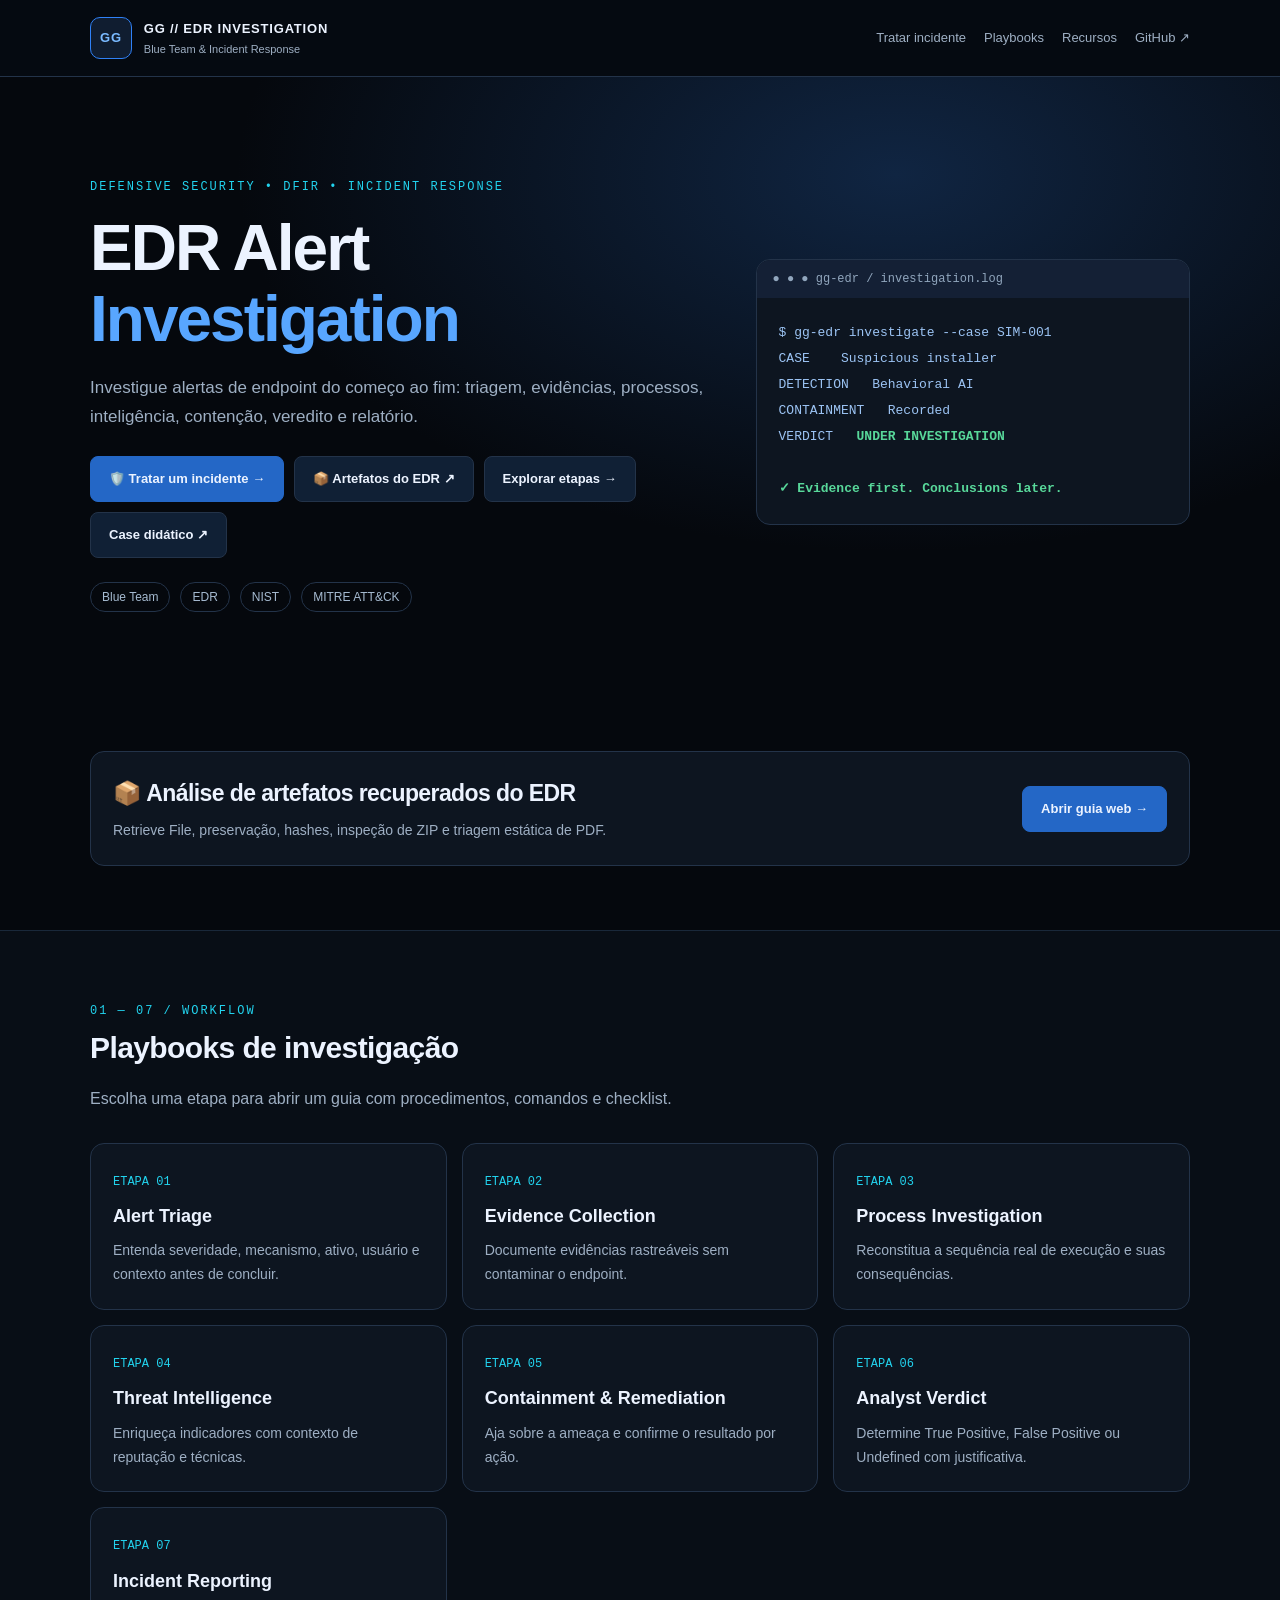
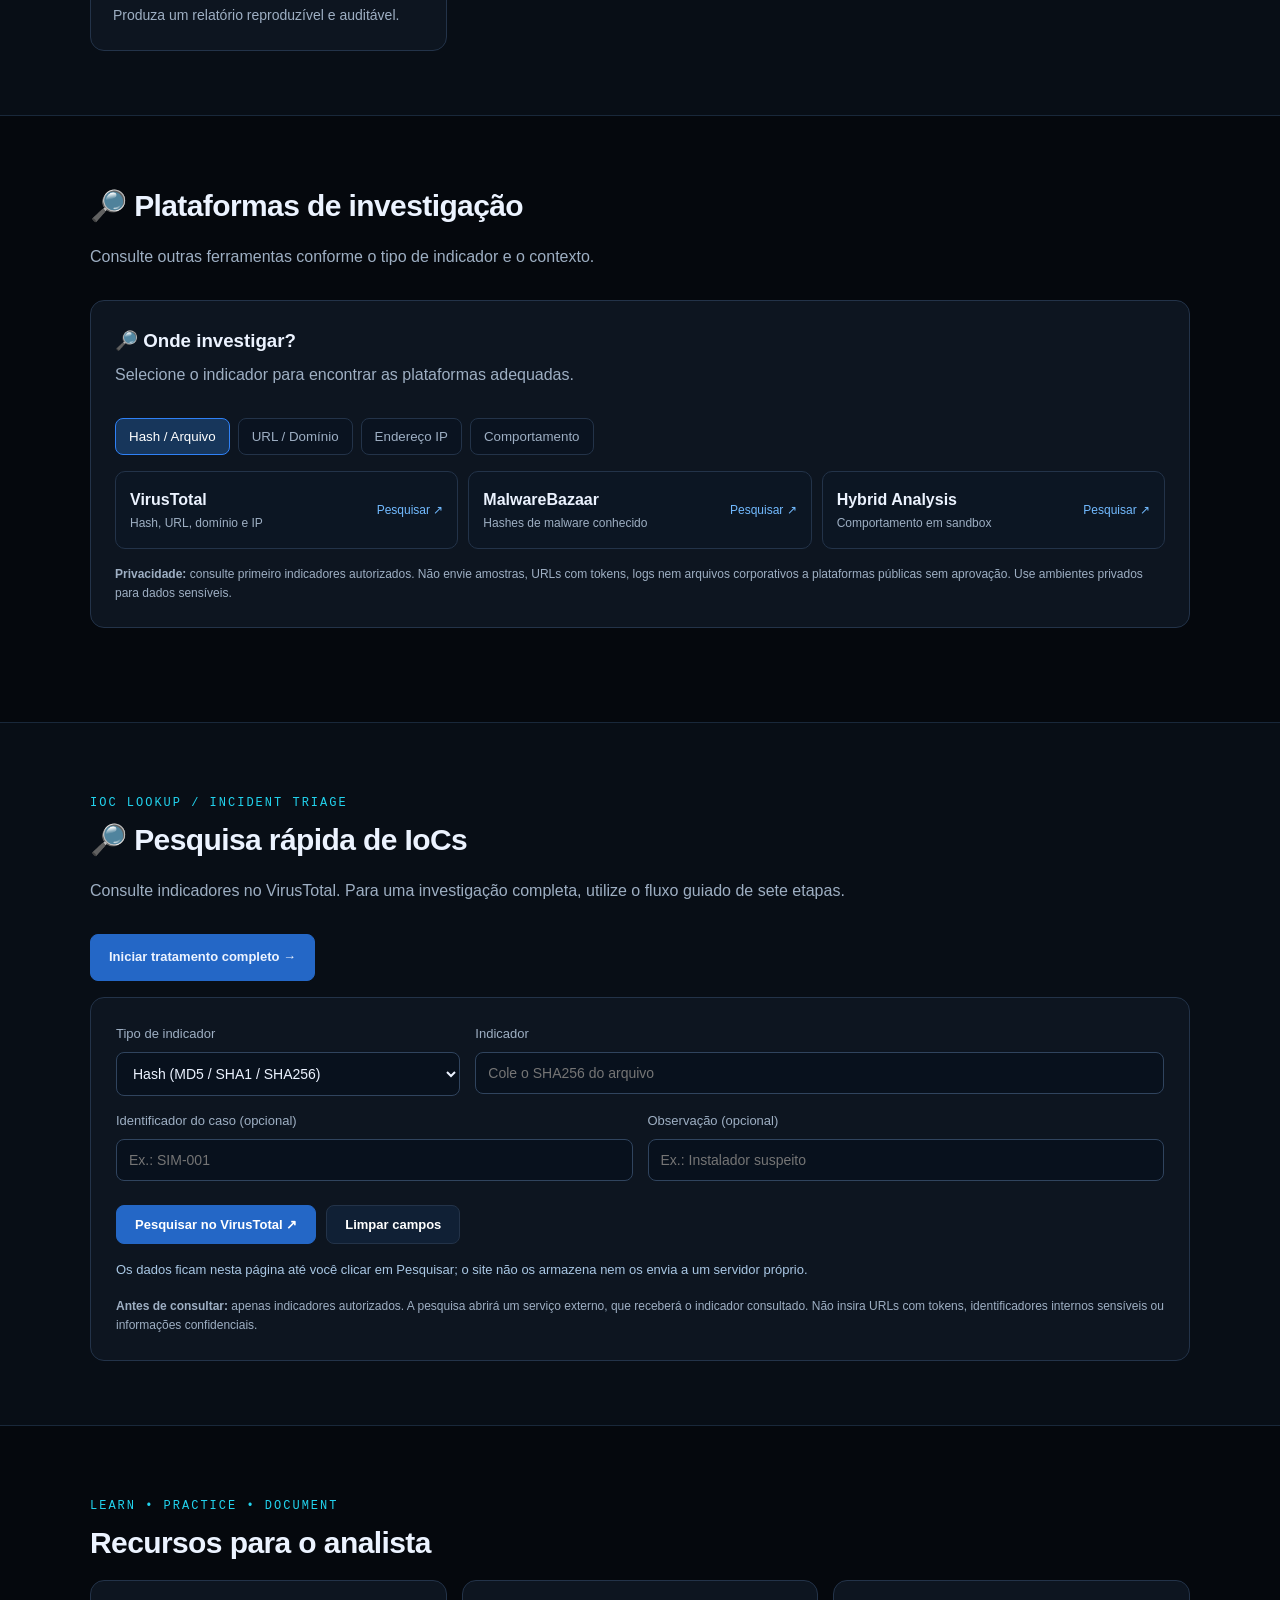
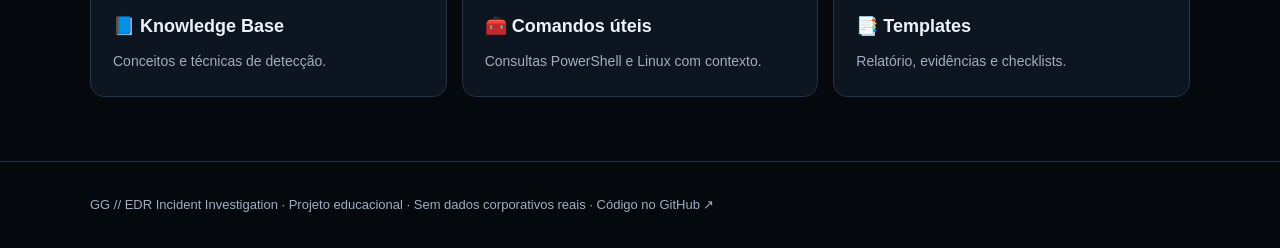
==== commit 552f92b7: "feat: route incident action to full workflow and relabel IOC lookup" ====
--- a/index.html
+++ b/index.html
@@ -1 +1 @@
-<!doctype html><html lang="pt-BR"><head><meta charset="utf-8"><meta name="viewport" content="width=device-width,initial-scale=1"><meta name="description" content="GG EDR Incident Investigation — guia prático de Blue Team"><title>Início | GG EDR</title><link rel="stylesheet" href="./assets/style.css"></head><body><header class="header"><div class="container head"><a class="brand" href="./"><span class="brandmark">GG</span><span>GG // EDR INVESTIGATION<small>Blue Team & Incident Response</small></span></a><nav class="nav"><a href="./#tratar-incidente">Tratar incidente</a><a href="./#playbooks">Playbooks</a><a href="./#resources">Recursos</a><a class="github" href="https://github.com/geovanniandrade/gg-edr-incident-investigation">GitHub ↗</a></nav></div></header><section class="hero"><div class="container layout"><div><span class="eyebrow">DEFENSIVE SECURITY • DFIR • INCIDENT RESPONSE</span><h1>EDR Alert<br><span>Investigation</span></h1><p class="lead">Investigue alertas de endpoint do começo ao fim: triagem, evidências, processos, inteligência, contenção, veredito e relatório.</p><div class="buttons"><a class="btn primary" href="#tratar-incidente">🛡️ Tratar um incidente →</a><a class="btn" href="Playbooks/EDR-Retrieved-Artifacts/">📦 Artefatos do EDR ↗</a><a class="btn" href="#playbooks">Explorar etapas →</a><a class="btn" href="Case-Studies/001-Suspicious-Installer/README.md">Case didático ↗</a></div><div class="tags"><span class="tag">Blue Team</span><span class="tag">EDR</span><span class="tag">NIST</span><span class="tag">MITRE ATT&CK</span></div></div><div class="terminal"><div class="terminalheader">● ● ●  gg-edr / investigation.log</div><div class="terminalbody">$ gg-edr investigate --case SIM-001<br>CASE &nbsp;&nbsp; Suspicious installer<br>DETECTION &nbsp; Behavioral AI<br>CONTAINMENT &nbsp; Recorded<br>VERDICT &nbsp; <b>UNDER INVESTIGATION</b><br><br><b>✓ Evidence first. Conclusions later.</b></div></div></div></section><section class="section" id="edr-artifacts"><div class="container"><div class="notice" style="display:flex;justify-content:space-between;align-items:center;gap:18px;flex-wrap:wrap"><div><h2 style="font-size:23px;margin:0 0 6px">📦 Análise de artefatos recuperados do EDR</h2><p>Retrieve File, preservação, hashes, inspeção de ZIP e triagem estática de PDF.</p></div><a class="btn primary" href="Playbooks/EDR-Retrieved-Artifacts/">Abrir guia web →</a></div></div></section><section class="section alt" id="playbooks"><div class="container"><span class="eyebrow">01 — 07 / WORKFLOW</span><h2>Playbooks de investigação</h2><p class="sub">Escolha uma etapa para abrir um guia com procedimentos, comandos e checklist.</p><div class="grid"><a class="card" href="Playbooks/01-Alert-Triage/"><span class="num">ETAPA 01</span><h3>Alert Triage</h3><p>Entenda severidade, mecanismo, ativo, usuário e contexto antes de concluir.</p></a><a class="card" href="Playbooks/02-Evidence-Collection/"><span class="num">ETAPA 02</span><h3>Evidence Collection</h3><p>Documente evidências rastreáveis sem contaminar o endpoint.</p></a><a class="card" href="Playbooks/03-Process-Investigation/"><span class="num">ETAPA 03</span><h3>Process Investigation</h3><p>Reconstitua a sequência real de execução e suas consequências.</p></a><a class="card" href="Playbooks/04-Threat-Intelligence/"><span class="num">ETAPA 04</span><h3>Threat Intelligence</h3><p>Enriqueça indicadores com contexto de reputação e técnicas.</p></a><a class="card" href="Playbooks/05-Containment-Remediation/"><span class="num">ETAPA 05</span><h3>Containment & Remediation</h3><p>Aja sobre a ameaça e confirme o resultado por ação.</p></a><a class="card" href="Playbooks/06-Analyst-Verdict/"><span class="num">ETAPA 06</span><h3>Analyst Verdict</h3><p>Determine True Positive, False Positive ou Undefined com justificativa.</p></a><a class="card" href="Playbooks/07-Incident-Reporting/"><span class="num">ETAPA 07</span><h3>Incident Reporting</h3><p>Produza um relatório reproduzível e auditável.</p></a></div></div></section><section class="section"><div class="container"><h2>🔎 Plataformas de investigação</h2><p class="sub">Consulte outras ferramentas conforme o tipo de indicador e o contexto.</p><div class="selector"><h3>🔎 Onde investigar?</h3><p class="sub">Selecione o indicador para encontrar as plataformas adequadas.</p><div class="selectbar" role="group" aria-label="Tipo de indicador"><button type="button" class="active" data-kind="hash">Hash / Arquivo</button><button type="button" data-kind="url">URL / Domínio</button><button type="button" data-kind="ip">Endereço IP</button><button type="button" data-kind="behavior">Comportamento</button></div><div id="platforms" class="toolrows"></div><p class="privacy"><strong>Privacidade:</strong> consulte primeiro indicadores autorizados. Não envie amostras, URLs com tokens, logs nem arquivos corporativos a plataformas públicas sem aprovação. Use ambientes privados para dados sensíveis.</p></div><script>const catalog={"hash":["VirusTotal","MalwareBazaar","Hybrid Analysis"],"url":["VirusTotal","urlscan.io"],"ip":["AbuseIPDB","VirusTotal"],"behavior":["ANY.RUN","Hybrid Analysis","MITRE ATT&CK"]};const names={"VirusTotal":"https://www.virustotal.com/gui/home/search","urlscan.io":"https://urlscan.io/","Hybrid Analysis":"https://www.hybrid-analysis.com/","ANY.RUN":"https://any.run/","MalwareBazaar":"https://bazaar.abuse.ch/","AbuseIPDB":"https://www.abuseipdb.com/","MITRE ATT&CK":"https://attack.mitre.org/"};const descriptions={"VirusTotal":"Hash, URL, domínio e IP","urlscan.io":"URLs e redirecionamentos","Hybrid Analysis":"Comportamento em sandbox","ANY.RUN":"Processos e conexões","MalwareBazaar":"Hashes de malware conhecido","AbuseIPDB":"Reputação de IPs","MITRE ATT&CK":"Técnicas e TTPs"};function renderTools(kind){document.querySelectorAll('.selectbar button').forEach(b=>{b.classList.toggle('active',b.dataset.kind===kind);b.setAttribute('aria-pressed',String(b.dataset.kind===kind))});const target=document.querySelector('#platforms');target.replaceChildren();catalog[kind].forEach(n=>{const a=document.createElement('a');a.className='toolrow';a.href=names[n];a.target='_blank';a.rel='noopener noreferrer';const span=document.createElement('span');const strong=document.createElement('strong');strong.textContent=n;const small=document.createElement('small');small.textContent=descriptions[n];span.append(strong,small);const go=document.createElement('span');go.className='toolgo';go.textContent='Pesquisar ↗';a.append(span,go);target.append(a)})};document.querySelectorAll('.selectbar button').forEach(b=>b.addEventListener('click',()=>renderTools(b.dataset.kind)));renderTools('hash');</script></div></section><section class="section alt" id="tratar-incidente"><div class="container"><span class="eyebrow">IOC LOOKUP / INCIDENT TRIAGE</span><h2>🛡️ Tratar um incidente</h2><p class="sub">Informe um indicador e abra a pesquisa diretamente no VirusTotal. A análise e o veredito continuam sob responsabilidade do analista.</p><div class="incident-panel"><div class="incident-fields"><label for="ioc-type">Tipo de indicador<select id="ioc-type"><option value="hash">Hash (MD5 / SHA1 / SHA256)</option><option value="domain">Domínio</option><option value="ip">Endereço IP</option><option value="url">URL</option></select></label><label for="ioc-value">Indicador<input id="ioc-value" type="text" autocomplete="off" spellcheck="false" placeholder="Cole o SHA256 do arquivo"></label></div><div class="incident-fields incident-optional"><label for="case-id">Identificador do caso (opcional)<input id="case-id" type="text" placeholder="Ex.: SIM-001"></label><label for="ioc-note">Observação (opcional)<input id="ioc-note" type="text" placeholder="Ex.: Instalador suspeito"></label></div><div class="buttons"><button type="button" id="ioc-open" class="btn primary">Pesquisar no VirusTotal ↗</button><button type="button" id="ioc-reset" class="btn">Limpar campos</button></div><p id="ioc-message" class="incident-message" role="status" aria-live="polite">Os dados ficam nesta página até você clicar em Pesquisar; o site não os armazena nem os envia a um servidor próprio.</p><p class="privacy"><strong>Antes de consultar:</strong> apenas indicadores autorizados. A pesquisa abrirá um serviço externo, que receberá o indicador consultado. Não insira URLs com tokens, identificadores internos sensíveis ou informações confidenciais.</p></div></div></section><section class="section" id="resources"><div class="container"><span class="eyebrow">LEARN • PRACTICE • DOCUMENT</span><h2>Recursos para o analista</h2><div class="grid"><a class="card" href="Knowledge-Base/EDR-Fundamentals.md"><h3>📘 Knowledge Base</h3><p>Conceitos e técnicas de detecção.</p></a><a class="card" href="Tools-and-Commands/PowerShell/README.md"><h3>🧰 Comandos úteis</h3><p>Consultas PowerShell e Linux com contexto.</p></a><a class="card" href="Templates/Incident-Report.md"><h3>📑 Templates</h3><p>Relatório, evidências e checklists.</p></a></div></div></section><script>(function(){const kind=document.getElementById('ioc-type');const input=document.getElementById('ioc-value');const message=document.getElementById('ioc-message');const patterns={hash:/^(?:[a-fA-F0-9]{32}|[a-fA-F0-9]{40}|[a-fA-F0-9]{64})$/,ip:/^(?:\d{1,3}\.){3}\d{1,3}$/,domain:/^(?=.{1,253}$)(?:[a-zA-Z0-9](?:[a-zA-Z0-9-]{0,61}[a-zA-Z0-9])?\.)+[a-zA-Z]{2,63}$/};function validIP(s){if(!patterns.ip.test(s))return false;return s.split('.').every(p=>+p<=255&&String(+p)===p)}function resetHint(){const hints={hash:'Cole o SHA256, SHA1 ou MD5',ip:'Ex.: 8.8.8.8',domain:'Ex.: example.com',url:'Ex.: https://example.com/path'};input.placeholder=hints[kind.value];message.textContent='Consulta manual: nenhum dado é enviado até você clicar no botão.'}kind.addEventListener('change',resetHint);document.getElementById('ioc-reset').addEventListener('click',()=>{input.value='';document.getElementById('case-id').value='';document.getElementById('ioc-note').value='';resetHint()});document.getElementById('ioc-open').addEventListener('click',()=>{const value=input.value.trim();let destination;if(!value){message.textContent='Informe o indicador antes de pesquisar.';return}if(kind.value==='hash'){if(!patterns.hash.test(value)){message.textContent='Hash inválido: utilize MD5 (32), SHA1 (40) ou SHA256 (64 caracteres hexadecimais).';return}destination='https://www.virustotal.com/gui/file/'+value.toLowerCase()+'/detection'}else if(kind.value==='ip'){if(!validIP(value)){message.textContent='Endereço IPv4 inválido.';return}destination='https://www.virustotal.com/gui/ip-address/'+encodeURIComponent(value)}else if(kind.value==='domain'){if(!patterns.domain.test(value)){message.textContent='Domínio inválido. Exemplo: example.com';return}destination='https://www.virustotal.com/gui/domain/'+encodeURIComponent(value.toLowerCase())}else{let u;try{u=new URL(value)}catch{message.textContent='URL inválida. Informe http:// ou https://';return}if(!['http:','https:'].includes(u.protocol)){message.textContent='Somente URLs HTTP ou HTTPS.';return}destination='https://www.virustotal.com/gui/search/'+encodeURIComponent(value)}message.textContent='Abrindo pesquisa externa no VirusTotal. Confira os dados e não envie arquivos corporativos.';window.open(destination,'_blank','noopener,noreferrer')})})();</script><footer class="footer"><div class="container">GG // EDR Incident Investigation · Projeto educacional · Sem dados corporativos reais · <a href="https://github.com/geovanniandrade/gg-edr-incident-investigation">Código no GitHub ↗</a></div></footer></body></html>+<!doctype html><html lang="pt-BR"><head><meta charset="utf-8"><meta name="viewport" content="width=device-width,initial-scale=1"><meta name="description" content="GG EDR Incident Investigation — guia prático de Blue Team"><title>Início | GG EDR</title><link rel="stylesheet" href="./assets/style.css"></head><body><header class="header"><div class="container head"><a class="brand" href="./"><span class="brandmark">GG</span><span>GG // EDR INVESTIGATION<small>Blue Team & Incident Response</small></span></a><nav class="nav"><a href="./incident/">Tratar incidente</a><a href="./#playbooks">Playbooks</a><a href="./#resources">Recursos</a><a class="github" href="https://github.com/geovanniandrade/gg-edr-incident-investigation">GitHub ↗</a></nav></div></header><section class="hero"><div class="container layout"><div><span class="eyebrow">DEFENSIVE SECURITY • DFIR • INCIDENT RESPONSE</span><h1>EDR Alert<br><span>Investigation</span></h1><p class="lead">Investigue alertas de endpoint do começo ao fim: triagem, evidências, processos, inteligência, contenção, veredito e relatório.</p><div class="buttons"><a class="btn primary" href="incident/">🛡️ Tratar um incidente →</a><a class="btn" href="Playbooks/EDR-Retrieved-Artifacts/">📦 Artefatos do EDR ↗</a><a class="btn" href="#playbooks">Explorar etapas →</a><a class="btn" href="Case-Studies/001-Suspicious-Installer/README.md">Case didático ↗</a></div><div class="tags"><span class="tag">Blue Team</span><span class="tag">EDR</span><span class="tag">NIST</span><span class="tag">MITRE ATT&CK</span></div></div><div class="terminal"><div class="terminalheader">● ● ●  gg-edr / investigation.log</div><div class="terminalbody">$ gg-edr investigate --case SIM-001<br>CASE &nbsp;&nbsp; Suspicious installer<br>DETECTION &nbsp; Behavioral AI<br>CONTAINMENT &nbsp; Recorded<br>VERDICT &nbsp; <b>UNDER INVESTIGATION</b><br><br><b>✓ Evidence first. Conclusions later.</b></div></div></div></section><section class="section" id="edr-artifacts"><div class="container"><div class="notice" style="display:flex;justify-content:space-between;align-items:center;gap:18px;flex-wrap:wrap"><div><h2 style="font-size:23px;margin:0 0 6px">📦 Análise de artefatos recuperados do EDR</h2><p>Retrieve File, preservação, hashes, inspeção de ZIP e triagem estática de PDF.</p></div><a class="btn primary" href="Playbooks/EDR-Retrieved-Artifacts/">Abrir guia web →</a></div></div></section><section class="section alt" id="playbooks"><div class="container"><span class="eyebrow">01 — 07 / WORKFLOW</span><h2>Playbooks de investigação</h2><p class="sub">Escolha uma etapa para abrir um guia com procedimentos, comandos e checklist.</p><div class="grid"><a class="card" href="Playbooks/01-Alert-Triage/"><span class="num">ETAPA 01</span><h3>Alert Triage</h3><p>Entenda severidade, mecanismo, ativo, usuário e contexto antes de concluir.</p></a><a class="card" href="Playbooks/02-Evidence-Collection/"><span class="num">ETAPA 02</span><h3>Evidence Collection</h3><p>Documente evidências rastreáveis sem contaminar o endpoint.</p></a><a class="card" href="Playbooks/03-Process-Investigation/"><span class="num">ETAPA 03</span><h3>Process Investigation</h3><p>Reconstitua a sequência real de execução e suas consequências.</p></a><a class="card" href="Playbooks/04-Threat-Intelligence/"><span class="num">ETAPA 04</span><h3>Threat Intelligence</h3><p>Enriqueça indicadores com contexto de reputação e técnicas.</p></a><a class="card" href="Playbooks/05-Containment-Remediation/"><span class="num">ETAPA 05</span><h3>Containment & Remediation</h3><p>Aja sobre a ameaça e confirme o resultado por ação.</p></a><a class="card" href="Playbooks/06-Analyst-Verdict/"><span class="num">ETAPA 06</span><h3>Analyst Verdict</h3><p>Determine True Positive, False Positive ou Undefined com justificativa.</p></a><a class="card" href="Playbooks/07-Incident-Reporting/"><span class="num">ETAPA 07</span><h3>Incident Reporting</h3><p>Produza um relatório reproduzível e auditável.</p></a></div></div></section><section class="section"><div class="container"><h2>🔎 Plataformas de investigação</h2><p class="sub">Consulte outras ferramentas conforme o tipo de indicador e o contexto.</p><div class="selector"><h3>🔎 Onde investigar?</h3><p class="sub">Selecione o indicador para encontrar as plataformas adequadas.</p><div class="selectbar" role="group" aria-label="Tipo de indicador"><button type="button" class="active" data-kind="hash">Hash / Arquivo</button><button type="button" data-kind="url">URL / Domínio</button><button type="button" data-kind="ip">Endereço IP</button><button type="button" data-kind="behavior">Comportamento</button></div><div id="platforms" class="toolrows"></div><p class="privacy"><strong>Privacidade:</strong> consulte primeiro indicadores autorizados. Não envie amostras, URLs com tokens, logs nem arquivos corporativos a plataformas públicas sem aprovação. Use ambientes privados para dados sensíveis.</p></div><script>const catalog={"hash":["VirusTotal","MalwareBazaar","Hybrid Analysis"],"url":["VirusTotal","urlscan.io"],"ip":["AbuseIPDB","VirusTotal"],"behavior":["ANY.RUN","Hybrid Analysis","MITRE ATT&CK"]};const names={"VirusTotal":"https://www.virustotal.com/gui/home/search","urlscan.io":"https://urlscan.io/","Hybrid Analysis":"https://www.hybrid-analysis.com/","ANY.RUN":"https://any.run/","MalwareBazaar":"https://bazaar.abuse.ch/","AbuseIPDB":"https://www.abuseipdb.com/","MITRE ATT&CK":"https://attack.mitre.org/"};const descriptions={"VirusTotal":"Hash, URL, domínio e IP","urlscan.io":"URLs e redirecionamentos","Hybrid Analysis":"Comportamento em sandbox","ANY.RUN":"Processos e conexões","MalwareBazaar":"Hashes de malware conhecido","AbuseIPDB":"Reputação de IPs","MITRE ATT&CK":"Técnicas e TTPs"};function renderTools(kind){document.querySelectorAll('.selectbar button').forEach(b=>{b.classList.toggle('active',b.dataset.kind===kind);b.setAttribute('aria-pressed',String(b.dataset.kind===kind))});const target=document.querySelector('#platforms');target.replaceChildren();catalog[kind].forEach(n=>{const a=document.createElement('a');a.className='toolrow';a.href=names[n];a.target='_blank';a.rel='noopener noreferrer';const span=document.createElement('span');const strong=document.createElement('strong');strong.textContent=n;const small=document.createElement('small');small.textContent=descriptions[n];span.append(strong,small);const go=document.createElement('span');go.className='toolgo';go.textContent='Pesquisar ↗';a.append(span,go);target.append(a)})};document.querySelectorAll('.selectbar button').forEach(b=>b.addEventListener('click',()=>renderTools(b.dataset.kind)));renderTools('hash');</script></div></section><section class="section alt" id="tratar-incidente"><div class="container"><span class="eyebrow">IOC LOOKUP / INCIDENT TRIAGE</span><h2>🔎 Pesquisa rápida de IoCs</h2><p class="sub">Consulte indicadores no VirusTotal. Para uma investigação completa, utilize o fluxo guiado de sete etapas.</p><p><a class="btn primary" href="incident/">Iniciar tratamento completo →</a></p><div class="incident-panel"><div class="incident-fields"><label for="ioc-type">Tipo de indicador<select id="ioc-type"><option value="hash">Hash (MD5 / SHA1 / SHA256)</option><option value="domain">Domínio</option><option value="ip">Endereço IP</option><option value="url">URL</option></select></label><label for="ioc-value">Indicador<input id="ioc-value" type="text" autocomplete="off" spellcheck="false" placeholder="Cole o SHA256 do arquivo"></label></div><div class="incident-fields incident-optional"><label for="case-id">Identificador do caso (opcional)<input id="case-id" type="text" placeholder="Ex.: SIM-001"></label><label for="ioc-note">Observação (opcional)<input id="ioc-note" type="text" placeholder="Ex.: Instalador suspeito"></label></div><div class="buttons"><button type="button" id="ioc-open" class="btn primary">Pesquisar no VirusTotal ↗</button><button type="button" id="ioc-reset" class="btn">Limpar campos</button></div><p id="ioc-message" class="incident-message" role="status" aria-live="polite">Os dados ficam nesta página até você clicar em Pesquisar; o site não os armazena nem os envia a um servidor próprio.</p><p class="privacy"><strong>Antes de consultar:</strong> apenas indicadores autorizados. A pesquisa abrirá um serviço externo, que receberá o indicador consultado. Não insira URLs com tokens, identificadores internos sensíveis ou informações confidenciais.</p></div></div></section><section class="section" id="resources"><div class="container"><span class="eyebrow">LEARN • PRACTICE • DOCUMENT</span><h2>Recursos para o analista</h2><div class="grid"><a class="card" href="Knowledge-Base/EDR-Fundamentals.md"><h3>📘 Knowledge Base</h3><p>Conceitos e técnicas de detecção.</p></a><a class="card" href="Tools-and-Commands/PowerShell/README.md"><h3>🧰 Comandos úteis</h3><p>Consultas PowerShell e Linux com contexto.</p></a><a class="card" href="Templates/Incident-Report.md"><h3>📑 Templates</h3><p>Relatório, evidências e checklists.</p></a></div></div></section><script>(function(){const kind=document.getElementById('ioc-type');const input=document.getElementById('ioc-value');const message=document.getElementById('ioc-message');const patterns={hash:/^(?:[a-fA-F0-9]{32}|[a-fA-F0-9]{40}|[a-fA-F0-9]{64})$/,ip:/^(?:\d{1,3}\.){3}\d{1,3}$/,domain:/^(?=.{1,253}$)(?:[a-zA-Z0-9](?:[a-zA-Z0-9-]{0,61}[a-zA-Z0-9])?\.)+[a-zA-Z]{2,63}$/};function validIP(s){if(!patterns.ip.test(s))return false;return s.split('.').every(p=>+p<=255&&String(+p)===p)}function resetHint(){const hints={hash:'Cole o SHA256, SHA1 ou MD5',ip:'Ex.: 8.8.8.8',domain:'Ex.: example.com',url:'Ex.: https://example.com/path'};input.placeholder=hints[kind.value];message.textContent='Consulta manual: nenhum dado é enviado até você clicar no botão.'}kind.addEventListener('change',resetHint);document.getElementById('ioc-reset').addEventListener('click',()=>{input.value='';document.getElementById('case-id').value='';document.getElementById('ioc-note').value='';resetHint()});document.getElementById('ioc-open').addEventListener('click',()=>{const value=input.value.trim();let destination;if(!value){message.textContent='Informe o indicador antes de pesquisar.';return}if(kind.value==='hash'){if(!patterns.hash.test(value)){message.textContent='Hash inválido: utilize MD5 (32), SHA1 (40) ou SHA256 (64 caracteres hexadecimais).';return}destination='https://www.virustotal.com/gui/file/'+value.toLowerCase()+'/detection'}else if(kind.value==='ip'){if(!validIP(value)){message.textContent='Endereço IPv4 inválido.';return}destination='https://www.virustotal.com/gui/ip-address/'+encodeURIComponent(value)}else if(kind.value==='domain'){if(!patterns.domain.test(value)){message.textContent='Domínio inválido. Exemplo: example.com';return}destination='https://www.virustotal.com/gui/domain/'+encodeURIComponent(value.toLowerCase())}else{let u;try{u=new URL(value)}catch{message.textContent='URL inválida. Informe http:// ou https://';return}if(!['http:','https:'].includes(u.protocol)){message.textContent='Somente URLs HTTP ou HTTPS.';return}destination='https://www.virustotal.com/gui/search/'+encodeURIComponent(value)}message.textContent='Abrindo pesquisa externa no VirusTotal. Confira os dados e não envie arquivos corporativos.';window.open(destination,'_blank','noopener,noreferrer')})})();</script><footer class="footer"><div class="container">GG // EDR Incident Investigation · Projeto educacional · Sem dados corporativos reais · <a href="https://github.com/geovanniandrade/gg-edr-incident-investigation">Código no GitHub ↗</a></div></footer></body></html>
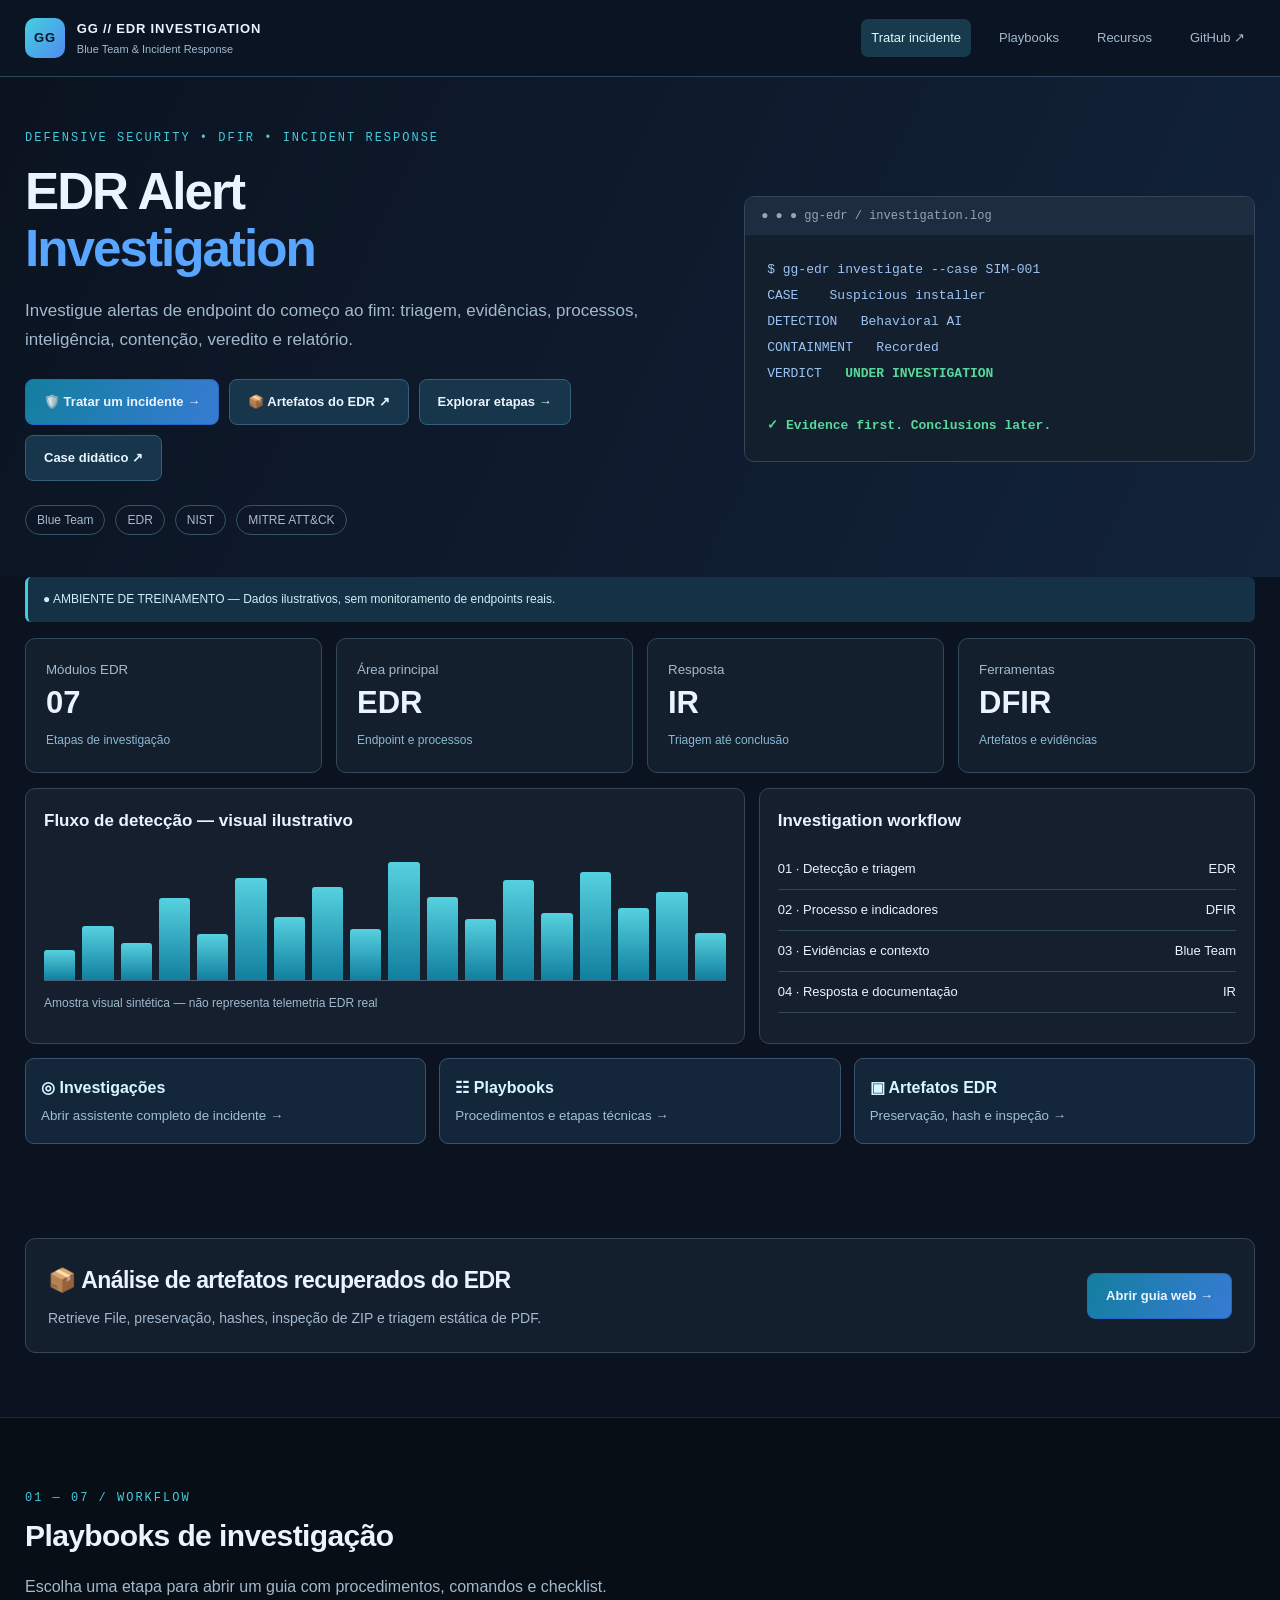
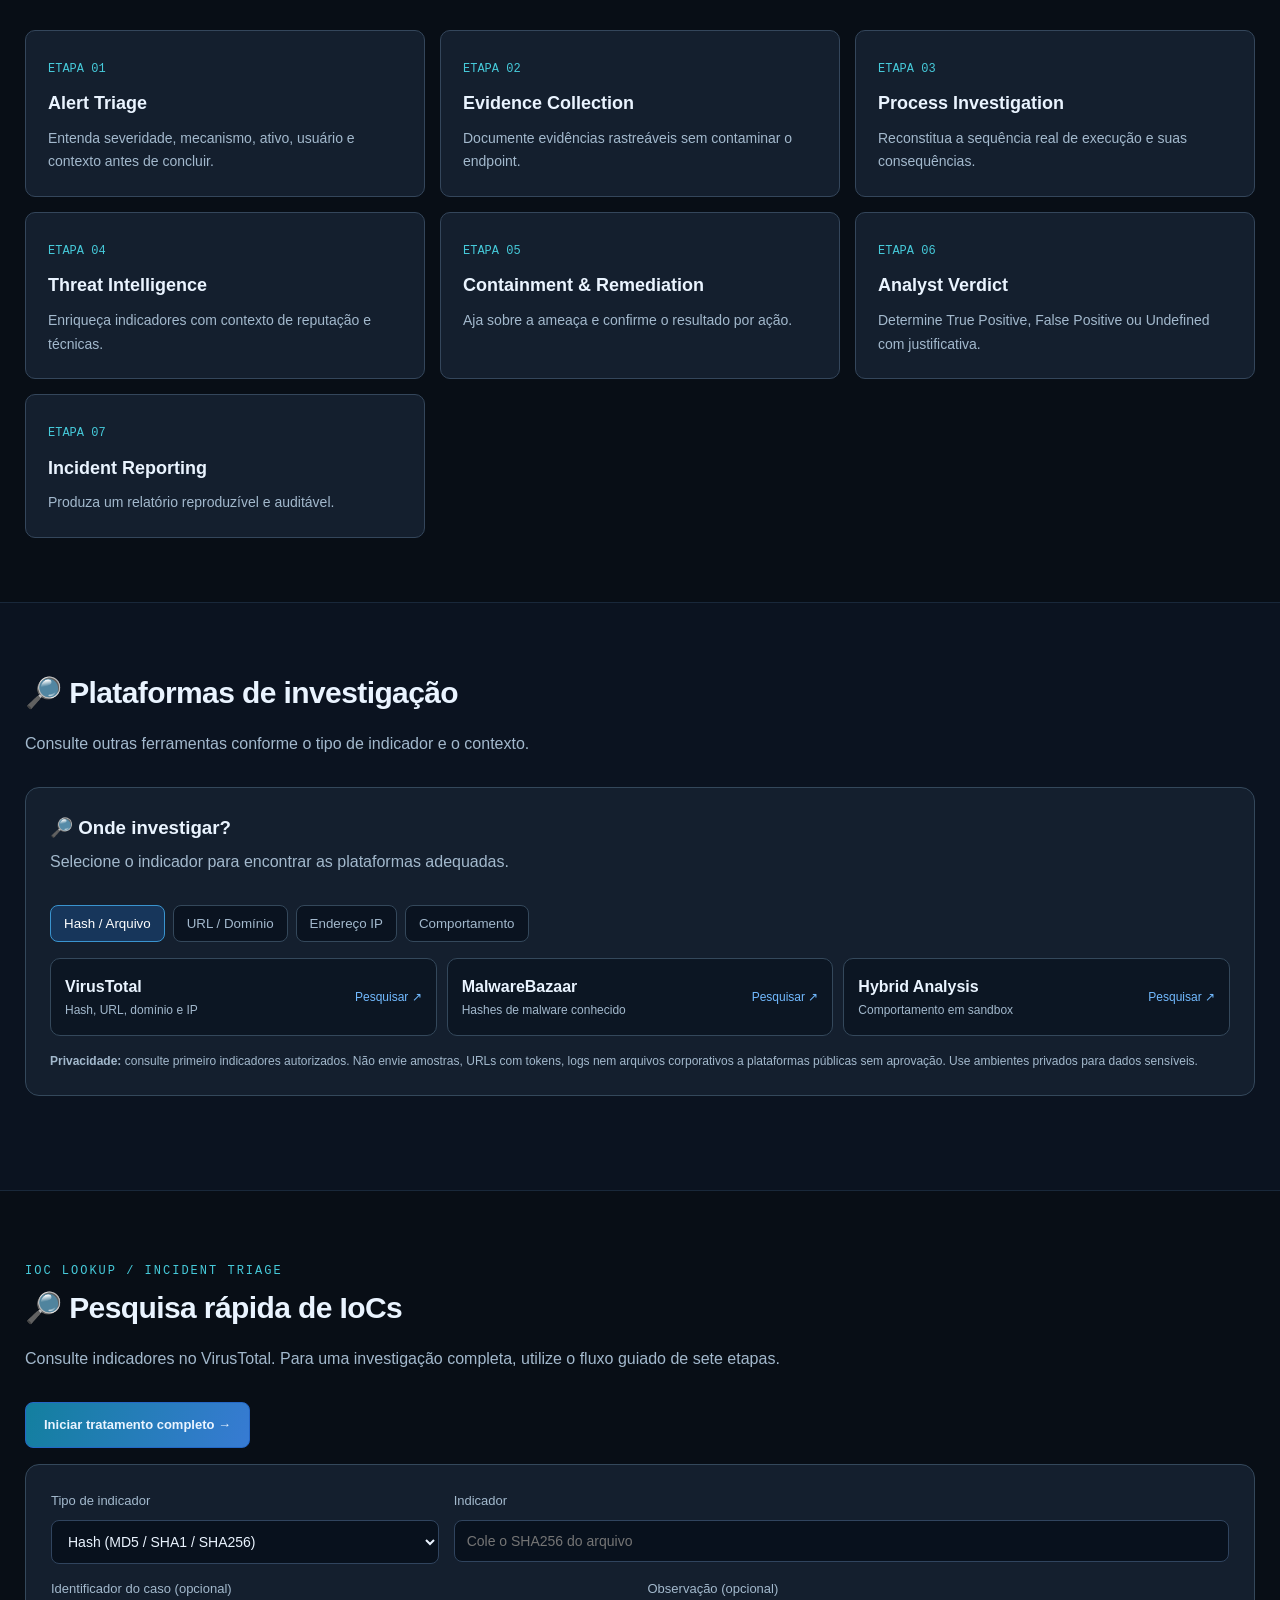
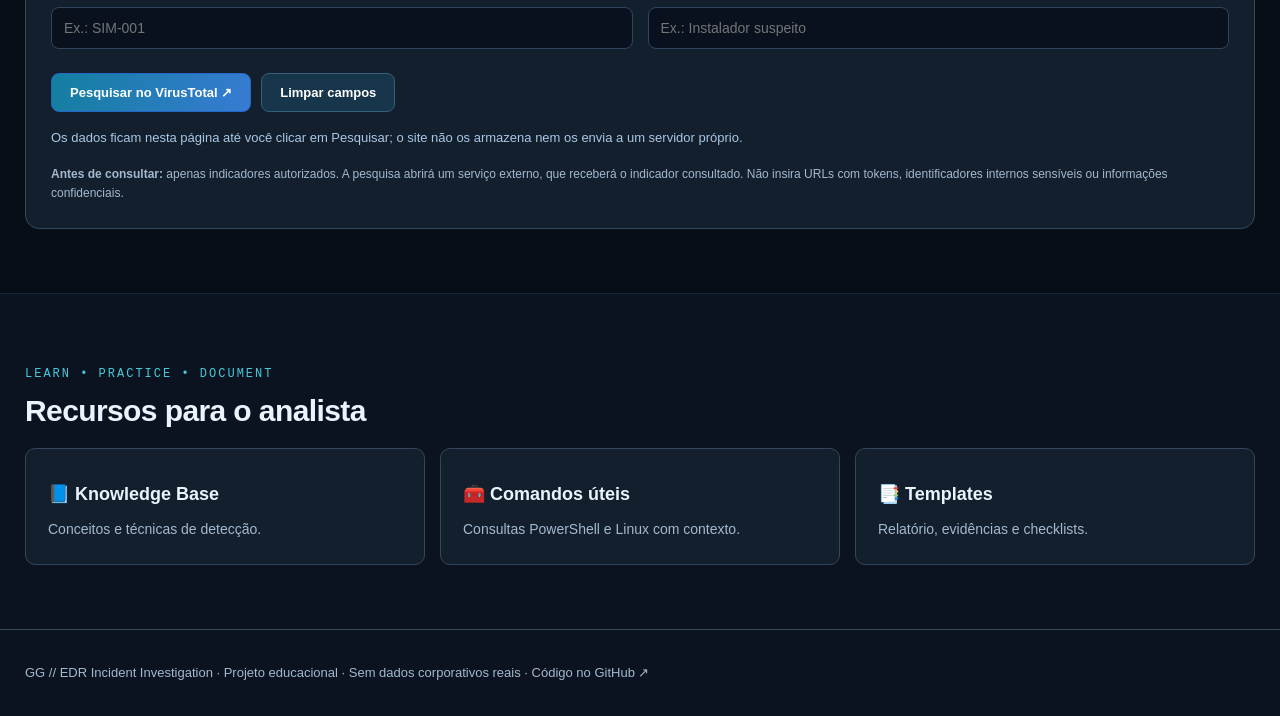
==== commit 3fa9aa34: "Introduce EDR operations dashboard while preserving existing investigation flows" ====
--- a/index.html
+++ b/index.html
@@ -1 +1 @@
-<!doctype html><html lang="pt-BR"><head><meta charset="utf-8"><meta name="viewport" content="width=device-width,initial-scale=1"><meta name="description" content="GG EDR Incident Investigation — guia prático de Blue Team"><title>Início | GG EDR</title><link rel="stylesheet" href="./assets/style.css"></head><body><header class="header"><div class="container head"><a class="brand" href="./"><span class="brandmark">GG</span><span>GG // EDR INVESTIGATION<small>Blue Team & Incident Response</small></span></a><nav class="nav"><a href="./incident/">Tratar incidente</a><a href="./#playbooks">Playbooks</a><a href="./#resources">Recursos</a><a class="github" href="https://github.com/geovanniandrade/gg-edr-incident-investigation">GitHub ↗</a></nav></div></header><section class="hero"><div class="container layout"><div><span class="eyebrow">DEFENSIVE SECURITY • DFIR • INCIDENT RESPONSE</span><h1>EDR Alert<br><span>Investigation</span></h1><p class="lead">Investigue alertas de endpoint do começo ao fim: triagem, evidências, processos, inteligência, contenção, veredito e relatório.</p><div class="buttons"><a class="btn primary" href="incident/">🛡️ Tratar um incidente →</a><a class="btn" href="Playbooks/EDR-Retrieved-Artifacts/">📦 Artefatos do EDR ↗</a><a class="btn" href="#playbooks">Explorar etapas →</a><a class="btn" href="Case-Studies/001-Suspicious-Installer/README.md">Case didático ↗</a></div><div class="tags"><span class="tag">Blue Team</span><span class="tag">EDR</span><span class="tag">NIST</span><span class="tag">MITRE ATT&CK</span></div></div><div class="terminal"><div class="terminalheader">● ● ●  gg-edr / investigation.log</div><div class="terminalbody">$ gg-edr investigate --case SIM-001<br>CASE &nbsp;&nbsp; Suspicious installer<br>DETECTION &nbsp; Behavioral AI<br>CONTAINMENT &nbsp; Recorded<br>VERDICT &nbsp; <b>UNDER INVESTIGATION</b><br><br><b>✓ Evidence first. Conclusions later.</b></div></div></div></section><section class="section" id="edr-artifacts"><div class="container"><div class="notice" style="display:flex;justify-content:space-between;align-items:center;gap:18px;flex-wrap:wrap"><div><h2 style="font-size:23px;margin:0 0 6px">📦 Análise de artefatos recuperados do EDR</h2><p>Retrieve File, preservação, hashes, inspeção de ZIP e triagem estática de PDF.</p></div><a class="btn primary" href="Playbooks/EDR-Retrieved-Artifacts/">Abrir guia web →</a></div></div></section><section class="section alt" id="playbooks"><div class="container"><span class="eyebrow">01 — 07 / WORKFLOW</span><h2>Playbooks de investigação</h2><p class="sub">Escolha uma etapa para abrir um guia com procedimentos, comandos e checklist.</p><div class="grid"><a class="card" href="Playbooks/01-Alert-Triage/"><span class="num">ETAPA 01</span><h3>Alert Triage</h3><p>Entenda severidade, mecanismo, ativo, usuário e contexto antes de concluir.</p></a><a class="card" href="Playbooks/02-Evidence-Collection/"><span class="num">ETAPA 02</span><h3>Evidence Collection</h3><p>Documente evidências rastreáveis sem contaminar o endpoint.</p></a><a class="card" href="Playbooks/03-Process-Investigation/"><span class="num">ETAPA 03</span><h3>Process Investigation</h3><p>Reconstitua a sequência real de execução e suas consequências.</p></a><a class="card" href="Playbooks/04-Threat-Intelligence/"><span class="num">ETAPA 04</span><h3>Threat Intelligence</h3><p>Enriqueça indicadores com contexto de reputação e técnicas.</p></a><a class="card" href="Playbooks/05-Containment-Remediation/"><span class="num">ETAPA 05</span><h3>Containment & Remediation</h3><p>Aja sobre a ameaça e confirme o resultado por ação.</p></a><a class="card" href="Playbooks/06-Analyst-Verdict/"><span class="num">ETAPA 06</span><h3>Analyst Verdict</h3><p>Determine True Positive, False Positive ou Undefined com justificativa.</p></a><a class="card" href="Playbooks/07-Incident-Reporting/"><span class="num">ETAPA 07</span><h3>Incident Reporting</h3><p>Produza um relatório reproduzível e auditável.</p></a></div></div></section><section class="section"><div class="container"><h2>🔎 Plataformas de investigação</h2><p class="sub">Consulte outras ferramentas conforme o tipo de indicador e o contexto.</p><div class="selector"><h3>🔎 Onde investigar?</h3><p class="sub">Selecione o indicador para encontrar as plataformas adequadas.</p><div class="selectbar" role="group" aria-label="Tipo de indicador"><button type="button" class="active" data-kind="hash">Hash / Arquivo</button><button type="button" data-kind="url">URL / Domínio</button><button type="button" data-kind="ip">Endereço IP</button><button type="button" data-kind="behavior">Comportamento</button></div><div id="platforms" class="toolrows"></div><p class="privacy"><strong>Privacidade:</strong> consulte primeiro indicadores autorizados. Não envie amostras, URLs com tokens, logs nem arquivos corporativos a plataformas públicas sem aprovação. Use ambientes privados para dados sensíveis.</p></div><script>const catalog={"hash":["VirusTotal","MalwareBazaar","Hybrid Analysis"],"url":["VirusTotal","urlscan.io"],"ip":["AbuseIPDB","VirusTotal"],"behavior":["ANY.RUN","Hybrid Analysis","MITRE ATT&CK"]};const names={"VirusTotal":"https://www.virustotal.com/gui/home/search","urlscan.io":"https://urlscan.io/","Hybrid Analysis":"https://www.hybrid-analysis.com/","ANY.RUN":"https://any.run/","MalwareBazaar":"https://bazaar.abuse.ch/","AbuseIPDB":"https://www.abuseipdb.com/","MITRE ATT&CK":"https://attack.mitre.org/"};const descriptions={"VirusTotal":"Hash, URL, domínio e IP","urlscan.io":"URLs e redirecionamentos","Hybrid Analysis":"Comportamento em sandbox","ANY.RUN":"Processos e conexões","MalwareBazaar":"Hashes de malware conhecido","AbuseIPDB":"Reputação de IPs","MITRE ATT&CK":"Técnicas e TTPs"};function renderTools(kind){document.querySelectorAll('.selectbar button').forEach(b=>{b.classList.toggle('active',b.dataset.kind===kind);b.setAttribute('aria-pressed',String(b.dataset.kind===kind))});const target=document.querySelector('#platforms');target.replaceChildren();catalog[kind].forEach(n=>{const a=document.createElement('a');a.className='toolrow';a.href=names[n];a.target='_blank';a.rel='noopener noreferrer';const span=document.createElement('span');const strong=document.createElement('strong');strong.textContent=n;const small=document.createElement('small');small.textContent=descriptions[n];span.append(strong,small);const go=document.createElement('span');go.className='toolgo';go.textContent='Pesquisar ↗';a.append(span,go);target.append(a)})};document.querySelectorAll('.selectbar button').forEach(b=>b.addEventListener('click',()=>renderTools(b.dataset.kind)));renderTools('hash');</script></div></section><section class="section alt" id="tratar-incidente"><div class="container"><span class="eyebrow">IOC LOOKUP / INCIDENT TRIAGE</span><h2>🔎 Pesquisa rápida de IoCs</h2><p class="sub">Consulte indicadores no VirusTotal. Para uma investigação completa, utilize o fluxo guiado de sete etapas.</p><p><a class="btn primary" href="incident/">Iniciar tratamento completo →</a></p><div class="incident-panel"><div class="incident-fields"><label for="ioc-type">Tipo de indicador<select id="ioc-type"><option value="hash">Hash (MD5 / SHA1 / SHA256)</option><option value="domain">Domínio</option><option value="ip">Endereço IP</option><option value="url">URL</option></select></label><label for="ioc-value">Indicador<input id="ioc-value" type="text" autocomplete="off" spellcheck="false" placeholder="Cole o SHA256 do arquivo"></label></div><div class="incident-fields incident-optional"><label for="case-id">Identificador do caso (opcional)<input id="case-id" type="text" placeholder="Ex.: SIM-001"></label><label for="ioc-note">Observação (opcional)<input id="ioc-note" type="text" placeholder="Ex.: Instalador suspeito"></label></div><div class="buttons"><button type="button" id="ioc-open" class="btn primary">Pesquisar no VirusTotal ↗</button><button type="button" id="ioc-reset" class="btn">Limpar campos</button></div><p id="ioc-message" class="incident-message" role="status" aria-live="polite">Os dados ficam nesta página até você clicar em Pesquisar; o site não os armazena nem os envia a um servidor próprio.</p><p class="privacy"><strong>Antes de consultar:</strong> apenas indicadores autorizados. A pesquisa abrirá um serviço externo, que receberá o indicador consultado. Não insira URLs com tokens, identificadores internos sensíveis ou informações confidenciais.</p></div></div></section><section class="section" id="resources"><div class="container"><span class="eyebrow">LEARN • PRACTICE • DOCUMENT</span><h2>Recursos para o analista</h2><div class="grid"><a class="card" href="Knowledge-Base/EDR-Fundamentals.md"><h3>📘 Knowledge Base</h3><p>Conceitos e técnicas de detecção.</p></a><a class="card" href="Tools-and-Commands/PowerShell/README.md"><h3>🧰 Comandos úteis</h3><p>Consultas PowerShell e Linux com contexto.</p></a><a class="card" href="Templates/Incident-Report.md"><h3>📑 Templates</h3><p>Relatório, evidências e checklists.</p></a></div></div></section><script>(function(){const kind=document.getElementById('ioc-type');const input=document.getElementById('ioc-value');const message=document.getElementById('ioc-message');const patterns={hash:/^(?:[a-fA-F0-9]{32}|[a-fA-F0-9]{40}|[a-fA-F0-9]{64})$/,ip:/^(?:\d{1,3}\.){3}\d{1,3}$/,domain:/^(?=.{1,253}$)(?:[a-zA-Z0-9](?:[a-zA-Z0-9-]{0,61}[a-zA-Z0-9])?\.)+[a-zA-Z]{2,63}$/};function validIP(s){if(!patterns.ip.test(s))return false;return s.split('.').every(p=>+p<=255&&String(+p)===p)}function resetHint(){const hints={hash:'Cole o SHA256, SHA1 ou MD5',ip:'Ex.: 8.8.8.8',domain:'Ex.: example.com',url:'Ex.: https://example.com/path'};input.placeholder=hints[kind.value];message.textContent='Consulta manual: nenhum dado é enviado até você clicar no botão.'}kind.addEventListener('change',resetHint);document.getElementById('ioc-reset').addEventListener('click',()=>{input.value='';document.getElementById('case-id').value='';document.getElementById('ioc-note').value='';resetHint()});document.getElementById('ioc-open').addEventListener('click',()=>{const value=input.value.trim();let destination;if(!value){message.textContent='Informe o indicador antes de pesquisar.';return}if(kind.value==='hash'){if(!patterns.hash.test(value)){message.textContent='Hash inválido: utilize MD5 (32), SHA1 (40) ou SHA256 (64 caracteres hexadecimais).';return}destination='https://www.virustotal.com/gui/file/'+value.toLowerCase()+'/detection'}else if(kind.value==='ip'){if(!validIP(value)){message.textContent='Endereço IPv4 inválido.';return}destination='https://www.virustotal.com/gui/ip-address/'+encodeURIComponent(value)}else if(kind.value==='domain'){if(!patterns.domain.test(value)){message.textContent='Domínio inválido. Exemplo: example.com';return}destination='https://www.virustotal.com/gui/domain/'+encodeURIComponent(value.toLowerCase())}else{let u;try{u=new URL(value)}catch{message.textContent='URL inválida. Informe http:// ou https://';return}if(!['http:','https:'].includes(u.protocol)){message.textContent='Somente URLs HTTP ou HTTPS.';return}destination='https://www.virustotal.com/gui/search/'+encodeURIComponent(value)}message.textContent='Abrindo pesquisa externa no VirusTotal. Confira os dados e não envie arquivos corporativos.';window.open(destination,'_blank','noopener,noreferrer')})})();</script><footer class="footer"><div class="container">GG // EDR Incident Investigation · Projeto educacional · Sem dados corporativos reais · <a href="https://github.com/geovanniandrade/gg-edr-incident-investigation">Código no GitHub ↗</a></div></footer></body></html>+<!doctype html><html lang="pt-BR"><head><meta charset="utf-8"><meta name="viewport" content="width=device-width,initial-scale=1"><meta name="description" content="GG EDR Incident Investigation — guia prático de Blue Team"><title>Início | GG EDR</title><link rel="stylesheet" href="./assets/style.css"></head><body><header class="header"><div class="container head"><a class="brand" href="./"><span class="brandmark">GG</span><span>GG // EDR INVESTIGATION<small>Blue Team & Incident Response</small></span></a><nav class="nav"><a href="./incident/">Tratar incidente</a><a href="./#playbooks">Playbooks</a><a href="./#resources">Recursos</a><a class="github" href="https://github.com/geovanniandrade/gg-edr-incident-investigation">GitHub ↗</a></nav></div></header><section class="hero"><div class="container layout"><div><span class="eyebrow">DEFENSIVE SECURITY • DFIR • INCIDENT RESPONSE</span><h1>EDR Alert<br><span>Investigation</span></h1><p class="lead">Investigue alertas de endpoint do começo ao fim: triagem, evidências, processos, inteligência, contenção, veredito e relatório.</p><div class="buttons"><a class="btn primary" href="incident/">🛡️ Tratar um incidente →</a><a class="btn" href="Playbooks/EDR-Retrieved-Artifacts/">📦 Artefatos do EDR ↗</a><a class="btn" href="#playbooks">Explorar etapas →</a><a class="btn" href="Case-Studies/001-Suspicious-Installer/">Case didático ↗</a></div><div class="tags"><span class="tag">Blue Team</span><span class="tag">EDR</span><span class="tag">NIST</span><span class="tag">MITRE ATT&CK</span></div></div><div class="terminal"><div class="terminalheader">● ● ●  gg-edr / investigation.log</div><div class="terminalbody">$ gg-edr investigate --case SIM-001<br>CASE &nbsp;&nbsp; Suspicious installer<br>DETECTION &nbsp; Behavioral AI<br>CONTAINMENT &nbsp; Recorded<br>VERDICT &nbsp; <b>UNDER INVESTIGATION</b><br><br><b>✓ Evidence first. Conclusions later.</b></div></div></div></section><section class="soc-landing"><div class="container"><div class="soc-warning">● AMBIENTE DE TREINAMENTO — Dados ilustrativos, sem monitoramento de endpoints reais.</div><div class="soc-kpis"><div class="soc-kpi"><small>Módulos EDR</small><strong>07</strong><span>Etapas de investigação</span></div><div class="soc-kpi"><small>Área principal</small><strong>EDR</strong><span>Endpoint e processos</span></div><div class="soc-kpi"><small>Resposta</small><strong>IR</strong><span>Triagem até conclusão</span></div><div class="soc-kpi"><small>Ferramentas</small><strong>DFIR</strong><span>Artefatos e evidências</span></div></div><div class="soc-grid"><div class="soc-panel"><h2>Fluxo de detecção — visual ilustrativo</h2><div class="soc-bars"><i style="height:23%"></i><i style="height:41%"></i><i style="height:28%"></i><i style="height:62%"></i><i style="height:35%"></i><i style="height:78%"></i><i style="height:48%"></i><i style="height:71%"></i><i style="height:39%"></i><i style="height:90%"></i><i style="height:63%"></i><i style="height:46%"></i><i style="height:76%"></i><i style="height:51%"></i><i style="height:82%"></i><i style="height:55%"></i><i style="height:67%"></i><i style="height:36%"></i></div><p style="font-size:12px;color:#9fb9cc">Amostra visual sintética — não representa telemetria EDR real</p></div><div class="soc-panel"><h2>Investigation workflow</h2><div class="soc-line"><span>01 · Detecção e triagem</span><span>EDR</span></div><div class="soc-line"><span>02 · Processo e indicadores</span><span>DFIR</span></div><div class="soc-line"><span>03 · Evidências e contexto</span><span>Blue Team</span></div><div class="soc-line"><span>04 · Resposta e documentação</span><span>IR</span></div></div></div><div class="soc-tasks"><a href="./incident/"><b>◎ Investigações</b><small>Abrir assistente completo de incidente →</small></a><a href="./legacy-home.html#playbooks"><b>☷ Playbooks</b><small>Procedimentos e etapas técnicas →</small></a><a href="./Playbooks/EDR-Retrieved-Artifacts/"><b>▣ Artefatos EDR</b><small>Preservação, hash e inspeção →</small></a></div></div></section><section class="section" id="edr-artifacts"><div class="container"><div class="notice" style="display:flex;justify-content:space-between;align-items:center;gap:18px;flex-wrap:wrap"><div><h2 style="font-size:23px;margin:0 0 6px">📦 Análise de artefatos recuperados do EDR</h2><p>Retrieve File, preservação, hashes, inspeção de ZIP e triagem estática de PDF.</p></div><a class="btn primary" href="Playbooks/EDR-Retrieved-Artifacts/">Abrir guia web →</a></div></div></section><section class="section alt" id="playbooks"><div class="container"><span class="eyebrow">01 — 07 / WORKFLOW</span><h2>Playbooks de investigação</h2><p class="sub">Escolha uma etapa para abrir um guia com procedimentos, comandos e checklist.</p><div class="grid"><a class="card" href="Playbooks/01-Alert-Triage/"><span class="num">ETAPA 01</span><h3>Alert Triage</h3><p>Entenda severidade, mecanismo, ativo, usuário e contexto antes de concluir.</p></a><a class="card" href="Playbooks/02-Evidence-Collection/"><span class="num">ETAPA 02</span><h3>Evidence Collection</h3><p>Documente evidências rastreáveis sem contaminar o endpoint.</p></a><a class="card" href="Playbooks/03-Process-Investigation/"><span class="num">ETAPA 03</span><h3>Process Investigation</h3><p>Reconstitua a sequência real de execução e suas consequências.</p></a><a class="card" href="Playbooks/04-Threat-Intelligence/"><span class="num">ETAPA 04</span><h3>Threat Intelligence</h3><p>Enriqueça indicadores com contexto de reputação e técnicas.</p></a><a class="card" href="Playbooks/05-Containment-Remediation/"><span class="num">ETAPA 05</span><h3>Containment & Remediation</h3><p>Aja sobre a ameaça e confirme o resultado por ação.</p></a><a class="card" href="Playbooks/06-Analyst-Verdict/"><span class="num">ETAPA 06</span><h3>Analyst Verdict</h3><p>Determine True Positive, False Positive ou Undefined com justificativa.</p></a><a class="card" href="Playbooks/07-Incident-Reporting/"><span class="num">ETAPA 07</span><h3>Incident Reporting</h3><p>Produza um relatório reproduzível e auditável.</p></a></div></div></section><section class="section"><div class="container"><h2>🔎 Plataformas de investigação</h2><p class="sub">Consulte outras ferramentas conforme o tipo de indicador e o contexto.</p><div class="selector"><h3>🔎 Onde investigar?</h3><p class="sub">Selecione o indicador para encontrar as plataformas adequadas.</p><div class="selectbar" role="group" aria-label="Tipo de indicador"><button type="button" class="active" data-kind="hash">Hash / Arquivo</button><button type="button" data-kind="url">URL / Domínio</button><button type="button" data-kind="ip">Endereço IP</button><button type="button" data-kind="behavior">Comportamento</button></div><div id="platforms" class="toolrows"></div><p class="privacy"><strong>Privacidade:</strong> consulte primeiro indicadores autorizados. Não envie amostras, URLs com tokens, logs nem arquivos corporativos a plataformas públicas sem aprovação. Use ambientes privados para dados sensíveis.</p></div><script>const catalog={"hash":["VirusTotal","MalwareBazaar","Hybrid Analysis"],"url":["VirusTotal","urlscan.io"],"ip":["AbuseIPDB","VirusTotal"],"behavior":["ANY.RUN","Hybrid Analysis","MITRE ATT&CK"]};const names={"VirusTotal":"https://www.virustotal.com/gui/home/search","urlscan.io":"https://urlscan.io/","Hybrid Analysis":"https://www.hybrid-analysis.com/","ANY.RUN":"https://any.run/","MalwareBazaar":"https://bazaar.abuse.ch/","AbuseIPDB":"https://www.abuseipdb.com/","MITRE ATT&CK":"https://attack.mitre.org/"};const descriptions={"VirusTotal":"Hash, URL, domínio e IP","urlscan.io":"URLs e redirecionamentos","Hybrid Analysis":"Comportamento em sandbox","ANY.RUN":"Processos e conexões","MalwareBazaar":"Hashes de malware conhecido","AbuseIPDB":"Reputação de IPs","MITRE ATT&CK":"Técnicas e TTPs"};function renderTools(kind){document.querySelectorAll('.selectbar button').forEach(b=>{b.classList.toggle('active',b.dataset.kind===kind);b.setAttribute('aria-pressed',String(b.dataset.kind===kind))});const target=document.querySelector('#platforms');target.replaceChildren();catalog[kind].forEach(n=>{const a=document.createElement('a');a.className='toolrow';a.href=names[n];a.target='_blank';a.rel='noopener noreferrer';const span=document.createElement('span');const strong=document.createElement('strong');strong.textContent=n;const small=document.createElement('small');small.textContent=descriptions[n];span.append(strong,small);const go=document.createElement('span');go.className='toolgo';go.textContent='Pesquisar ↗';a.append(span,go);target.append(a)})};document.querySelectorAll('.selectbar button').forEach(b=>b.addEventListener('click',()=>renderTools(b.dataset.kind)));renderTools('hash');</script></div></section><section class="section alt" id="tratar-incidente"><div class="container"><span class="eyebrow">IOC LOOKUP / INCIDENT TRIAGE</span><h2>🔎 Pesquisa rápida de IoCs</h2><p class="sub">Consulte indicadores no VirusTotal. Para uma investigação completa, utilize o fluxo guiado de sete etapas.</p><p><a class="btn primary" href="incident/">Iniciar tratamento completo →</a></p><div class="incident-panel"><div class="incident-fields"><label for="ioc-type">Tipo de indicador<select id="ioc-type"><option value="hash">Hash (MD5 / SHA1 / SHA256)</option><option value="domain">Domínio</option><option value="ip">Endereço IP</option><option value="url">URL</option></select></label><label for="ioc-value">Indicador<input id="ioc-value" type="text" autocomplete="off" spellcheck="false" placeholder="Cole o SHA256 do arquivo"></label></div><div class="incident-fields incident-optional"><label for="case-id">Identificador do caso (opcional)<input id="case-id" type="text" placeholder="Ex.: SIM-001"></label><label for="ioc-note">Observação (opcional)<input id="ioc-note" type="text" placeholder="Ex.: Instalador suspeito"></label></div><div class="buttons"><button type="button" id="ioc-open" class="btn primary">Pesquisar no VirusTotal ↗</button><button type="button" id="ioc-reset" class="btn">Limpar campos</button></div><p id="ioc-message" class="incident-message" role="status" aria-live="polite">Os dados ficam nesta página até você clicar em Pesquisar; o site não os armazena nem os envia a um servidor próprio.</p><p class="privacy"><strong>Antes de consultar:</strong> apenas indicadores autorizados. A pesquisa abrirá um serviço externo, que receberá o indicador consultado. Não insira URLs com tokens, identificadores internos sensíveis ou informações confidenciais.</p></div></div></section><section class="section" id="resources"><div class="container"><span class="eyebrow">LEARN • PRACTICE • DOCUMENT</span><h2>Recursos para o analista</h2><div class="grid"><a class="card" href="Knowledge-Base/EDR-Fundamentals.md"><h3>📘 Knowledge Base</h3><p>Conceitos e técnicas de detecção.</p></a><a class="card" href="Tools-and-Commands/PowerShell/README.md"><h3>🧰 Comandos úteis</h3><p>Consultas PowerShell e Linux com contexto.</p></a><a class="card" href="Templates/Incident-Report.md"><h3>📑 Templates</h3><p>Relatório, evidências e checklists.</p></a></div></div></section><script>(function(){const kind=document.getElementById('ioc-type');const input=document.getElementById('ioc-value');const message=document.getElementById('ioc-message');const patterns={hash:/^(?:[a-fA-F0-9]{32}|[a-fA-F0-9]{40}|[a-fA-F0-9]{64})$/,ip:/^(?:\d{1,3}\.){3}\d{1,3}$/,domain:/^(?=.{1,253}$)(?:[a-zA-Z0-9](?:[a-zA-Z0-9-]{0,61}[a-zA-Z0-9])?\.)+[a-zA-Z]{2,63}$/};function validIP(s){if(!patterns.ip.test(s))return false;return s.split('.').every(p=>+p<=255&&String(+p)===p)}function resetHint(){const hints={hash:'Cole o SHA256, SHA1 ou MD5',ip:'Ex.: 8.8.8.8',domain:'Ex.: example.com',url:'Ex.: https://example.com/path'};input.placeholder=hints[kind.value];message.textContent='Consulta manual: nenhum dado é enviado até você clicar no botão.'}kind.addEventListener('change',resetHint);document.getElementById('ioc-reset').addEventListener('click',()=>{input.value='';document.getElementById('case-id').value='';document.getElementById('ioc-note').value='';resetHint()});document.getElementById('ioc-open').addEventListener('click',()=>{const value=input.value.trim();let destination;if(!value){message.textContent='Informe o indicador antes de pesquisar.';return}if(kind.value==='hash'){if(!patterns.hash.test(value)){message.textContent='Hash inválido: utilize MD5 (32), SHA1 (40) ou SHA256 (64 caracteres hexadecimais).';return}destination='https://www.virustotal.com/gui/file/'+value.toLowerCase()+'/detection'}else if(kind.value==='ip'){if(!validIP(value)){message.textContent='Endereço IPv4 inválido.';return}destination='https://www.virustotal.com/gui/ip-address/'+encodeURIComponent(value)}else if(kind.value==='domain'){if(!patterns.domain.test(value)){message.textContent='Domínio inválido. Exemplo: example.com';return}destination='https://www.virustotal.com/gui/domain/'+encodeURIComponent(value.toLowerCase())}else{let u;try{u=new URL(value)}catch{message.textContent='URL inválida. Informe http:// ou https://';return}if(!['http:','https:'].includes(u.protocol)){message.textContent='Somente URLs HTTP ou HTTPS.';return}destination='https://www.virustotal.com/gui/search/'+encodeURIComponent(value)}message.textContent='Abrindo pesquisa externa no VirusTotal. Confira os dados e não envie arquivos corporativos.';window.open(destination,'_blank','noopener,noreferrer')})})();</script><footer class="footer"><div class="container">GG // EDR Incident Investigation · Projeto educacional · Sem dados corporativos reais · <a href="https://github.com/geovanniandrade/gg-edr-incident-investigation">Código no GitHub ↗</a></div></footer></body></html>
--- a/assets/style.css
+++ b/assets/style.css
@@ -4,3 +4,11 @@
 
 /* Incident lookup */
 .incident-panel{border:1px solid var(--border);border-radius:14px;background:var(--card);padding:25px}.incident-fields{display:grid;grid-template-columns:1fr 2fr;gap:15px}.incident-fields label{color:var(--muted);font-size:13px;display:flex;flex-direction:column;gap:7px}.incident-fields input,.incident-fields select{width:100%;min-width:0;background:#08111d;border:1px solid #30445e;border-radius:8px;color:var(--txt);padding:12px;font:14px "Segoe UI",sans-serif}.incident-fields input:focus,.incident-fields select:focus{outline:2px solid #2f81f7;outline-offset:1px}.incident-optional{grid-template-columns:1fr 1fr;margin-top:14px}.incident-panel button{cursor:pointer;color:white}.incident-message{font-size:13px;color:#a9c7e4;margin:15px 0 0}@media(max-width:680px){.incident-fields,.incident-optional{grid-template-columns:1fr}}
+
+/* GG Security — EDR SOC UI */
+:root{--bg:#0b1320;--card:#141f2e;--card2:#1b2939;--border:#34485b;--blue:#3a94cf;--cyan:#46cada;--txt:#eaf4ff;--muted:#a3b9cd}
+body{background:#0b1320;color:var(--txt)}
+.header{background:#0b1422;border-color:#30465d}.head.container{max-width:none;padding:0 25px}.brandmark{background:linear-gradient(130deg,#43d0dd,#508bf1);color:#061726;border:0}.nav a{border-radius:7px;padding:8px 10px}.nav a:hover{background:#1b3b50}.nav a:first-child{background:#173b4d;color:#dafaff}
+.hero{padding:45px 0 42px;background:linear-gradient(115deg,#0b1320,#12233a)}.hero h1{font-size:clamp(36px,4vw,57px)}.hero .container{max-width:1420px}.layout{grid-template-columns:1.2fr .9fr}.terminal,.card,.notice{background:#141f2e;border-color:#34465b;border-radius:10px}.terminalheader{background:#1d2c3e}.btn{background:#17354b;border-color:#34607b}.btn.primary{background:linear-gradient(110deg,#137f9f,#377bd3)}.section>.container,.footer .container{max-width:1420px}.tag{border-color:#35546a}.section{border-color:#304256}
+.soc-landing{padding:0 0 30px;background:#0b1320}.soc-landing .container{max-width:1420px}.soc-kpis{display:grid;grid-template-columns:repeat(4,minmax(0,1fr));gap:14px;margin-bottom:15px}.soc-kpi{border:1px solid #34485b;border-radius:10px;background:#141f2e;padding:20px}.soc-kpi small{color:#a3b9cd;display:block}.soc-kpi strong{display:block;font-size:31px;line-height:1.4}.soc-kpi span{color:#89b8d3;font-size:12px}.soc-grid{display:grid;grid-template-columns:1.45fr 1fr;gap:14px}.soc-panel{background:#151f2d;border:1px solid #34465c;border-radius:10px;padding:18px;min-width:0}.soc-panel h2{font-size:17px;margin:0 0 13px}.soc-bars{display:flex;align-items:flex-end;gap:7px;height:132px;border-bottom:1px solid #496175}.soc-bars i{flex:1;background:linear-gradient(0deg,#117f9f,#56d1df);border-radius:3px 3px 0 0}.soc-line{display:flex;justify-content:space-between;padding:9px 0;border-bottom:1px solid #31455b;font-size:13px}.soc-tasks{display:grid;grid-template-columns:repeat(3,minmax(0,1fr));gap:13px;margin-top:14px}.soc-tasks a{display:block;background:#14263a;border:1px solid #365470;border-radius:9px;padding:15px;color:#d6f7ff}.soc-tasks a:hover{border-color:#53d5e6;background:#1a3e51}.soc-tasks b{display:block}.soc-tasks small{color:#a1bfd1}.soc-warning{border-left:3px solid #3fcfdf;background:#153145;color:#cceef6;padding:12px 15px;margin-bottom:16px;border-radius:6px;font-size:12px}
+@media(max-width:850px){.soc-kpis{grid-template-columns:repeat(2,1fr)}.soc-grid,.soc-tasks{grid-template-columns:1fr}}@media(max-width:650px){.soc-kpis{grid-template-columns:1fr}.head{flex-wrap:wrap}}
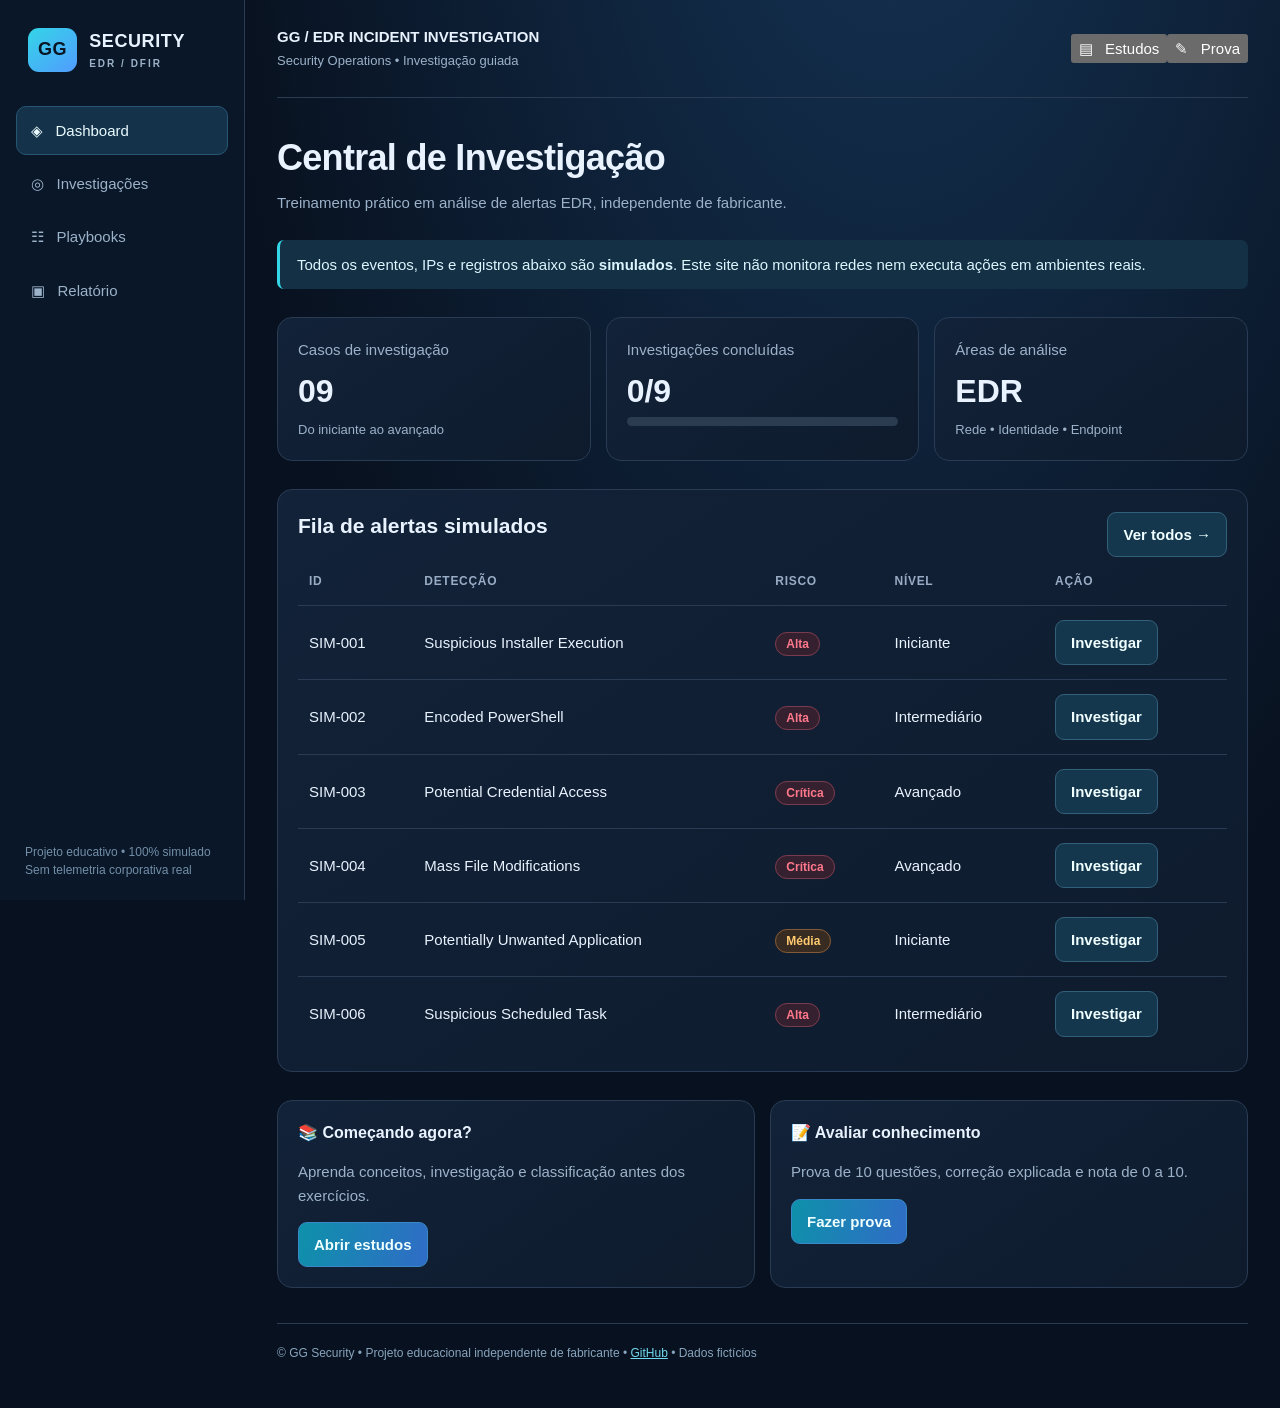
==== commit ae9a4618: "Apply NDR/XDR platform layout to EDR with dedicated endpoint scenarios" ====
--- a/index.html
+++ b/index.html
@@ -1 +1,50 @@
-<!doctype html><html lang="pt-BR"><head><meta charset="utf-8"><meta name="viewport" content="width=device-width,initial-scale=1"><meta name="description" content="GG EDR Incident Investigation — guia prático de Blue Team"><title>Início | GG EDR</title><link rel="stylesheet" href="./assets/style.css"></head><body><header class="header"><div class="container head"><a class="brand" href="./"><span class="brandmark">GG</span><span>GG // EDR INVESTIGATION<small>Blue Team & Incident Response</small></span></a><nav class="nav"><a href="./incident/">Tratar incidente</a><a href="./#playbooks">Playbooks</a><a href="./#resources">Recursos</a><a class="github" href="https://github.com/geovanniandrade/gg-edr-incident-investigation">GitHub ↗</a></nav></div></header><section class="hero"><div class="container layout"><div><span class="eyebrow">DEFENSIVE SECURITY • DFIR • INCIDENT RESPONSE</span><h1>EDR Alert<br><span>Investigation</span></h1><p class="lead">Investigue alertas de endpoint do começo ao fim: triagem, evidências, processos, inteligência, contenção, veredito e relatório.</p><div class="buttons"><a class="btn primary" href="incident/">🛡️ Tratar um incidente →</a><a class="btn" href="Playbooks/EDR-Retrieved-Artifacts/">📦 Artefatos do EDR ↗</a><a class="btn" href="#playbooks">Explorar etapas →</a><a class="btn" href="Case-Studies/001-Suspicious-Installer/">Case didático ↗</a></div><div class="tags"><span class="tag">Blue Team</span><span class="tag">EDR</span><span class="tag">NIST</span><span class="tag">MITRE ATT&CK</span></div></div><div class="terminal"><div class="terminalheader">● ● ●  gg-edr / investigation.log</div><div class="terminalbody">$ gg-edr investigate --case SIM-001<br>CASE &nbsp;&nbsp; Suspicious installer<br>DETECTION &nbsp; Behavioral AI<br>CONTAINMENT &nbsp; Recorded<br>VERDICT &nbsp; <b>UNDER INVESTIGATION</b><br><br><b>✓ Evidence first. Conclusions later.</b></div></div></div></section><section class="soc-landing"><div class="container"><div class="soc-warning">● AMBIENTE DE TREINAMENTO — Dados ilustrativos, sem monitoramento de endpoints reais.</div><div class="soc-kpis"><div class="soc-kpi"><small>Módulos EDR</small><strong>07</strong><span>Etapas de investigação</span></div><div class="soc-kpi"><small>Área principal</small><strong>EDR</strong><span>Endpoint e processos</span></div><div class="soc-kpi"><small>Resposta</small><strong>IR</strong><span>Triagem até conclusão</span></div><div class="soc-kpi"><small>Ferramentas</small><strong>DFIR</strong><span>Artefatos e evidências</span></div></div><div class="soc-grid"><div class="soc-panel"><h2>Fluxo de detecção — visual ilustrativo</h2><div class="soc-bars"><i style="height:23%"></i><i style="height:41%"></i><i style="height:28%"></i><i style="height:62%"></i><i style="height:35%"></i><i style="height:78%"></i><i style="height:48%"></i><i style="height:71%"></i><i style="height:39%"></i><i style="height:90%"></i><i style="height:63%"></i><i style="height:46%"></i><i style="height:76%"></i><i style="height:51%"></i><i style="height:82%"></i><i style="height:55%"></i><i style="height:67%"></i><i style="height:36%"></i></div><p style="font-size:12px;color:#9fb9cc">Amostra visual sintética — não representa telemetria EDR real</p></div><div class="soc-panel"><h2>Investigation workflow</h2><div class="soc-line"><span>01 · Detecção e triagem</span><span>EDR</span></div><div class="soc-line"><span>02 · Processo e indicadores</span><span>DFIR</span></div><div class="soc-line"><span>03 · Evidências e contexto</span><span>Blue Team</span></div><div class="soc-line"><span>04 · Resposta e documentação</span><span>IR</span></div></div></div><div class="soc-tasks"><a href="./incident/"><b>◎ Investigações</b><small>Abrir assistente completo de incidente →</small></a><a href="./legacy-home.html#playbooks"><b>☷ Playbooks</b><small>Procedimentos e etapas técnicas →</small></a><a href="./Playbooks/EDR-Retrieved-Artifacts/"><b>▣ Artefatos EDR</b><small>Preservação, hash e inspeção →</small></a></div></div></section><section class="section" id="edr-artifacts"><div class="container"><div class="notice" style="display:flex;justify-content:space-between;align-items:center;gap:18px;flex-wrap:wrap"><div><h2 style="font-size:23px;margin:0 0 6px">📦 Análise de artefatos recuperados do EDR</h2><p>Retrieve File, preservação, hashes, inspeção de ZIP e triagem estática de PDF.</p></div><a class="btn primary" href="Playbooks/EDR-Retrieved-Artifacts/">Abrir guia web →</a></div></div></section><section class="section alt" id="playbooks"><div class="container"><span class="eyebrow">01 — 07 / WORKFLOW</span><h2>Playbooks de investigação</h2><p class="sub">Escolha uma etapa para abrir um guia com procedimentos, comandos e checklist.</p><div class="grid"><a class="card" href="Playbooks/01-Alert-Triage/"><span class="num">ETAPA 01</span><h3>Alert Triage</h3><p>Entenda severidade, mecanismo, ativo, usuário e contexto antes de concluir.</p></a><a class="card" href="Playbooks/02-Evidence-Collection/"><span class="num">ETAPA 02</span><h3>Evidence Collection</h3><p>Documente evidências rastreáveis sem contaminar o endpoint.</p></a><a class="card" href="Playbooks/03-Process-Investigation/"><span class="num">ETAPA 03</span><h3>Process Investigation</h3><p>Reconstitua a sequência real de execução e suas consequências.</p></a><a class="card" href="Playbooks/04-Threat-Intelligence/"><span class="num">ETAPA 04</span><h3>Threat Intelligence</h3><p>Enriqueça indicadores com contexto de reputação e técnicas.</p></a><a class="card" href="Playbooks/05-Containment-Remediation/"><span class="num">ETAPA 05</span><h3>Containment & Remediation</h3><p>Aja sobre a ameaça e confirme o resultado por ação.</p></a><a class="card" href="Playbooks/06-Analyst-Verdict/"><span class="num">ETAPA 06</span><h3>Analyst Verdict</h3><p>Determine True Positive, False Positive ou Undefined com justificativa.</p></a><a class="card" href="Playbooks/07-Incident-Reporting/"><span class="num">ETAPA 07</span><h3>Incident Reporting</h3><p>Produza um relatório reproduzível e auditável.</p></a></div></div></section><section class="section"><div class="container"><h2>🔎 Plataformas de investigação</h2><p class="sub">Consulte outras ferramentas conforme o tipo de indicador e o contexto.</p><div class="selector"><h3>🔎 Onde investigar?</h3><p class="sub">Selecione o indicador para encontrar as plataformas adequadas.</p><div class="selectbar" role="group" aria-label="Tipo de indicador"><button type="button" class="active" data-kind="hash">Hash / Arquivo</button><button type="button" data-kind="url">URL / Domínio</button><button type="button" data-kind="ip">Endereço IP</button><button type="button" data-kind="behavior">Comportamento</button></div><div id="platforms" class="toolrows"></div><p class="privacy"><strong>Privacidade:</strong> consulte primeiro indicadores autorizados. Não envie amostras, URLs com tokens, logs nem arquivos corporativos a plataformas públicas sem aprovação. Use ambientes privados para dados sensíveis.</p></div><script>const catalog={"hash":["VirusTotal","MalwareBazaar","Hybrid Analysis"],"url":["VirusTotal","urlscan.io"],"ip":["AbuseIPDB","VirusTotal"],"behavior":["ANY.RUN","Hybrid Analysis","MITRE ATT&CK"]};const names={"VirusTotal":"https://www.virustotal.com/gui/home/search","urlscan.io":"https://urlscan.io/","Hybrid Analysis":"https://www.hybrid-analysis.com/","ANY.RUN":"https://any.run/","MalwareBazaar":"https://bazaar.abuse.ch/","AbuseIPDB":"https://www.abuseipdb.com/","MITRE ATT&CK":"https://attack.mitre.org/"};const descriptions={"VirusTotal":"Hash, URL, domínio e IP","urlscan.io":"URLs e redirecionamentos","Hybrid Analysis":"Comportamento em sandbox","ANY.RUN":"Processos e conexões","MalwareBazaar":"Hashes de malware conhecido","AbuseIPDB":"Reputação de IPs","MITRE ATT&CK":"Técnicas e TTPs"};function renderTools(kind){document.querySelectorAll('.selectbar button').forEach(b=>{b.classList.toggle('active',b.dataset.kind===kind);b.setAttribute('aria-pressed',String(b.dataset.kind===kind))});const target=document.querySelector('#platforms');target.replaceChildren();catalog[kind].forEach(n=>{const a=document.createElement('a');a.className='toolrow';a.href=names[n];a.target='_blank';a.rel='noopener noreferrer';const span=document.createElement('span');const strong=document.createElement('strong');strong.textContent=n;const small=document.createElement('small');small.textContent=descriptions[n];span.append(strong,small);const go=document.createElement('span');go.className='toolgo';go.textContent='Pesquisar ↗';a.append(span,go);target.append(a)})};document.querySelectorAll('.selectbar button').forEach(b=>b.addEventListener('click',()=>renderTools(b.dataset.kind)));renderTools('hash');</script></div></section><section class="section alt" id="tratar-incidente"><div class="container"><span class="eyebrow">IOC LOOKUP / INCIDENT TRIAGE</span><h2>🔎 Pesquisa rápida de IoCs</h2><p class="sub">Consulte indicadores no VirusTotal. Para uma investigação completa, utilize o fluxo guiado de sete etapas.</p><p><a class="btn primary" href="incident/">Iniciar tratamento completo →</a></p><div class="incident-panel"><div class="incident-fields"><label for="ioc-type">Tipo de indicador<select id="ioc-type"><option value="hash">Hash (MD5 / SHA1 / SHA256)</option><option value="domain">Domínio</option><option value="ip">Endereço IP</option><option value="url">URL</option></select></label><label for="ioc-value">Indicador<input id="ioc-value" type="text" autocomplete="off" spellcheck="false" placeholder="Cole o SHA256 do arquivo"></label></div><div class="incident-fields incident-optional"><label for="case-id">Identificador do caso (opcional)<input id="case-id" type="text" placeholder="Ex.: SIM-001"></label><label for="ioc-note">Observação (opcional)<input id="ioc-note" type="text" placeholder="Ex.: Instalador suspeito"></label></div><div class="buttons"><button type="button" id="ioc-open" class="btn primary">Pesquisar no VirusTotal ↗</button><button type="button" id="ioc-reset" class="btn">Limpar campos</button></div><p id="ioc-message" class="incident-message" role="status" aria-live="polite">Os dados ficam nesta página até você clicar em Pesquisar; o site não os armazena nem os envia a um servidor próprio.</p><p class="privacy"><strong>Antes de consultar:</strong> apenas indicadores autorizados. A pesquisa abrirá um serviço externo, que receberá o indicador consultado. Não insira URLs com tokens, identificadores internos sensíveis ou informações confidenciais.</p></div></div></section><section class="section" id="resources"><div class="container"><span class="eyebrow">LEARN • PRACTICE • DOCUMENT</span><h2>Recursos para o analista</h2><div class="grid"><a class="card" href="Knowledge-Base/EDR-Fundamentals.md"><h3>📘 Knowledge Base</h3><p>Conceitos e técnicas de detecção.</p></a><a class="card" href="Tools-and-Commands/PowerShell/README.md"><h3>🧰 Comandos úteis</h3><p>Consultas PowerShell e Linux com contexto.</p></a><a class="card" href="Templates/Incident-Report.md"><h3>📑 Templates</h3><p>Relatório, evidências e checklists.</p></a></div></div></section><script>(function(){const kind=document.getElementById('ioc-type');const input=document.getElementById('ioc-value');const message=document.getElementById('ioc-message');const patterns={hash:/^(?:[a-fA-F0-9]{32}|[a-fA-F0-9]{40}|[a-fA-F0-9]{64})$/,ip:/^(?:\d{1,3}\.){3}\d{1,3}$/,domain:/^(?=.{1,253}$)(?:[a-zA-Z0-9](?:[a-zA-Z0-9-]{0,61}[a-zA-Z0-9])?\.)+[a-zA-Z]{2,63}$/};function validIP(s){if(!patterns.ip.test(s))return false;return s.split('.').every(p=>+p<=255&&String(+p)===p)}function resetHint(){const hints={hash:'Cole o SHA256, SHA1 ou MD5',ip:'Ex.: 8.8.8.8',domain:'Ex.: example.com',url:'Ex.: https://example.com/path'};input.placeholder=hints[kind.value];message.textContent='Consulta manual: nenhum dado é enviado até você clicar no botão.'}kind.addEventListener('change',resetHint);document.getElementById('ioc-reset').addEventListener('click',()=>{input.value='';document.getElementById('case-id').value='';document.getElementById('ioc-note').value='';resetHint()});document.getElementById('ioc-open').addEventListener('click',()=>{const value=input.value.trim();let destination;if(!value){message.textContent='Informe o indicador antes de pesquisar.';return}if(kind.value==='hash'){if(!patterns.hash.test(value)){message.textContent='Hash inválido: utilize MD5 (32), SHA1 (40) ou SHA256 (64 caracteres hexadecimais).';return}destination='https://www.virustotal.com/gui/file/'+value.toLowerCase()+'/detection'}else if(kind.value==='ip'){if(!validIP(value)){message.textContent='Endereço IPv4 inválido.';return}destination='https://www.virustotal.com/gui/ip-address/'+encodeURIComponent(value)}else if(kind.value==='domain'){if(!patterns.domain.test(value)){message.textContent='Domínio inválido. Exemplo: example.com';return}destination='https://www.virustotal.com/gui/domain/'+encodeURIComponent(value.toLowerCase())}else{let u;try{u=new URL(value)}catch{message.textContent='URL inválida. Informe http:// ou https://';return}if(!['http:','https:'].includes(u.protocol)){message.textContent='Somente URLs HTTP ou HTTPS.';return}destination='https://www.virustotal.com/gui/search/'+encodeURIComponent(value)}message.textContent='Abrindo pesquisa externa no VirusTotal. Confira os dados e não envie arquivos corporativos.';window.open(destination,'_blank','noopener,noreferrer')})})();</script><footer class="footer"><div class="container">GG // EDR Incident Investigation · Projeto educacional · Sem dados corporativos reais · <a href="https://github.com/geovanniandrade/gg-edr-incident-investigation">Código no GitHub ↗</a></div></footer></body></html>+<!doctype html>
+<html lang="pt-BR"><head><meta charset="utf-8"><meta name="viewport" content="width=device-width, initial-scale=1">
+<meta name="theme-color" content="#091425"><meta name="description" content="Plataforma educacional de investigação de alertas EDR.">
+<title>GG SEC | EDR Incident Investigation</title>
+<style>
+:root{color-scheme:dark;--bg:#08111f;--panel:#101d30;--panel2:#15263c;--line:#293c54;--text:#e9f3ff;--sub:#9cb2c9;--cyan:#34d5e7;--blue:#519cff;--green:#5dddac;--yellow:#ffca70;--red:#ff788b;--purple:#b09bfa}
+*{box-sizing:border-box}body{margin:0;background:radial-gradient(ellipse at 70% -20%,#153456 0,transparent 55%),var(--bg);color:var(--text);font:15px/1.55 Inter,Segoe UI,Arial,sans-serif}button,input,textarea,select{font:inherit}button{cursor:pointer}.app{display:grid;grid-template-columns:245px 1fr;min-height:100vh}.side{border-right:1px solid var(--line);background:#091728;padding:26px 16px;position:sticky;top:0;height:100vh}.brand{display:flex;align-items:center;gap:12px;padding:2px 12px 30px;font-size:18px;font-weight:900;letter-spacing:.6px}.logo{background:linear-gradient(140deg,var(--cyan),var(--blue));color:#081522;padding:8px 10px;border-radius:11px}.brand small{display:block;color:var(--sub);font-size:10px;letter-spacing:2px;font-weight:700}.nav{width:100%;display:block;text-align:left;border:1px solid transparent;background:transparent;color:var(--sub);border-radius:10px;padding:12px 14px;margin:4px 0}.nav:hover,.nav.active{background:#14334a;border-color:#275673;color:#eafbff}.sidefoot{position:absolute;bottom:20px;left:25px;color:#738fa8;font-size:12px;right:22px}.main{min-width:0;padding:0 32px 45px}.top{display:flex;align-items:center;justify-content:space-between;padding:25px 0;border-bottom:1px solid var(--line);gap:12px}.top span{color:var(--sub);font-size:13px}.pill,.tag{border:1px solid #32617a;color:var(--cyan);background:#11324b;padding:4px 10px;border-radius:30px;font-size:12px;font-weight:700}.tag.high{color:var(--red);border-color:#793c4f;background:#34202f}.tag.mid{color:var(--yellow);border-color:#805a39;background:#382b21}.tag.low{color:var(--green);border-color:#2b755f;background:#18362f}.page{max-width:1130px;margin:32px auto}h1{font-size:clamp(25px,3vw,36px);margin:0 0 6px;letter-spacing:-.7px}h2{font-size:21px;margin:0 0 16px}h3{font-size:16px;margin:0 0 10px}.lead{color:var(--sub);margin:0 0 25px}.grid{display:grid;grid-template-columns:repeat(3,minmax(0,1fr));gap:15px}.card{background:linear-gradient(145deg,#122238,#0e1b2d);border:1px solid var(--line);border-radius:15px;padding:20px}.card strong.metric{font-size:32px;display:block;margin-top:6px}.muted,.hint{color:var(--sub)}.hint{font-size:13px}.section{margin-top:28px}.row{display:flex;align-items:center;gap:10px;flex-wrap:wrap}.between{justify-content:space-between}.btn{padding:10px 15px;background:#15374d;border:1px solid #336079;color:#efffff;border-radius:9px;font-weight:700}.btn:hover{background:#21526d}.btn.primary{background:linear-gradient(105deg,#0e91aa,#306cc6);border-color:#3988c7}.btn.danger{background:#502d40;border-color:#9b415c}.btn:disabled{opacity:.55;cursor:not-allowed}.tablewrap{overflow-x:auto}.table{width:100%;border-collapse:collapse;text-align:left}.table th{color:#99acc5;font-size:12px;text-transform:uppercase;letter-spacing:.7px}.table th,.table td{padding:14px 11px;border-bottom:1px solid var(--line)}.table tr:last-child td{border:0}.table tbody tr:hover{background:#172941}.click{cursor:pointer}.kicker{text-transform:uppercase;letter-spacing:1.5px;font-size:11px;font-weight:800;color:var(--cyan)}.casegrid{display:grid;grid-template-columns:repeat(2,minmax(0,1fr));gap:14px}.casecard{display:flex;flex-direction:column;gap:10px}.casecard p{color:var(--sub);margin:0}.casecard .btn{margin-top:auto;align-self:flex-start}.box{background:#09192a;border:1px solid var(--line);border-radius:11px;padding:17px}.evidence{font-family:ui-monospace,SFMono-Regular,Consolas,monospace;font-size:13px;color:#bddde7;white-space:pre-wrap;overflow-wrap:anywhere}.field{width:100%;background:#09192a;color:var(--text);border:1px solid #3a536c;border-radius:9px;padding:12px;margin:6px 0 14px}.field:focus{outline:2px solid #258fbb}label{display:block;font-weight:700;font-size:13px}details{background:#111f31;border:1px solid var(--line);border-radius:10px;padding:15px;margin:10px 0}summary{cursor:pointer;font-weight:750}.answer{display:flex;align-items:flex-start;gap:12px;cursor:pointer;margin:9px 0;padding:12px;border:1px solid var(--line);border-radius:9px;background:#102138}.answer:has(input:checked){border-color:var(--cyan);background:#15354c}.answer input{margin-top:5px;accent-color:var(--cyan)}.notice{border-left:3px solid var(--cyan);background:#133044;padding:13px 17px;border-radius:7px;color:#ddf5ff}.score{font-size:42px;font-weight:900;color:var(--cyan)}.hidden{display:none!important}.footer{color:#87a4bc;margin-top:35px;border-top:1px solid var(--line);padding-top:20px;font-size:12px}a{color:#70d9ef}.topbtn{display:none}.two{display:grid;grid-template-columns:1fr 1fr;gap:15px}.progress{height:9px;background:#2c3c50;border-radius:15px;overflow:hidden}.progress div{height:100%;background:linear-gradient(90deg,#14b6c5,#6289fa)}.printonly{display:none}
+@media(max-width:900px){.app{grid-template-columns:1fr}.side{position:static;height:auto;border-right:0;border-bottom:1px solid var(--line);padding:12px}.brand{padding:4px 5px 10px}.navlist{display:flex;overflow-x:auto}.nav{white-space:nowrap;margin-right:4px}.sidefoot{display:none}.main{padding:0 17px 30px}.grid{grid-template-columns:1fr 1fr}}@media(max-width:610px){.grid,.casegrid,.two{grid-template-columns:1fr}.top{padding:15px 0}.top .pill{display:none}.page{margin-top:20px}}@media print{body{background:white!important;color:black!important}.side,.top,.footer,.noprint,.btn{display:none!important}.app{display:block}.main{padding:0}.page{max-width:none;margin:0}.card,.box{color:black;background:white;border:1px solid #999}.muted,.hint{color:#333}.printonly{display:block}.field{border:0;color:black}textarea{height:auto;min-height:100px}}
+</style><link rel="stylesheet" href="report-v2.css"><link rel="stylesheet" href="xdr-ui.css"></head><body>
+<div class="app"><aside class="side"><div class="brand"><span class="logo">GG</span><div>SECURITY<small>EDR / DFIR</small></div></div>
+<nav class="navlist" aria-label="Navegação principal">
+<button class="nav active" data-page="dashboard">◈ &nbsp; Dashboard</button><button class="nav" data-page="investigacoes">◎ &nbsp; Investigações</button><button class="nav" data-page="playbooks">☷ &nbsp; Playbooks</button><button class="nav" data-page="relatorio">▣ &nbsp; Relatório</button></nav>
+<div class="sidefoot">Projeto educativo • 100% simulado<br>Sem telemetria corporativa real</div></aside>
+<main class="main"><header class="top"><div><b>GG / EDR INCIDENT INVESTIGATION</b><br><span>Security Operations • Investigação guiada</span></div><div class="top-actions"><button class="top-link" data-page="estudos" type="button">▤ &nbsp; Estudos</button><button class="top-link" data-page="prova" type="button">✎ &nbsp; Prova</button></div></header><div id="view" class="page" aria-live="polite"></div><footer class="footer">© GG Security • Projeto educacional independente de fabricante • <a href="https://github.com/geovanniandrade/gg-edr-incident-investigation" target="_blank" rel="noopener">GitHub</a> • Dados fictícios</footer></main></div>
+<script>
+"use strict";
+const CASES=[{"id":1,"title":"Suspicious Installer Execution","level":"Iniciante","sev":"Alta","cat":"Execução suspeita","src":"10.10.20.15","dst":"WIN-CLIENT-01","signal":"installer.exe iniciado em Downloads e subprocesso PowerShell bloqueado.","logs":["10:23:01 EDR ProcessCreate explorer.exe → installer.exe","10:23:02 EDR unsigned binary em Downloads","10:23:04 EDR child powershell.exe","10:23:05 EDR execução bloqueada"],"clues":["Hash ainda requer análise de reputação.","A ação foi bloqueada pelo EDR.","Não há confirmação de execução bem-sucedida."],"q":"A execução maliciosa foi confirmada? ","opts":["Sim, a rede foi comprometida.","Não; correlacionar hash, processo e alcance antes de concluir.","Não investigar, pois houve bloqueio."],"correct":1,"why":"O EDR bloqueou a execução, mas ainda é preciso verificar processos relacionados e contexto.","verdict":"Suspeito; execução bloqueada; investigar impacto.","play":"Investigação de endpoint: Execução suspeita"},{"id":2,"title":"Encoded PowerShell","level":"Intermediário","sev":"Alta","cat":"Script suspeito","src":"10.10.30.17","dst":"FIN-WKS-07","signal":"PowerShell com parâmetro codificado iniciado por Word.","logs":["11:00:10 EDR winword.exe → powershell.exe","11:00:11 EDR argumento -EncodedCommand","11:00:13 PROXY TLS → 203.0.113.24","11:00:19 FIREWALL sessão terminada"],"clues":["Processo pai incomum.","Domínio/destino ainda não classificado.","Encerramento de sessão não comprova contenção de todo o host."],"q":"Qual o próximo passo?","opts":["Confirmar C2 sem analisar.","Correlacionar processo, script, rede e documento.","Apagar o arquivo sem preservar evidências."],"correct":1,"why":"Padrão suspeito requer contexto e verificação, não conclusão automática.","verdict":"Suspeito; escalar e investigar árvore de processos.","play":"Investigação de endpoint: Script suspeito"},{"id":3,"title":"Potential Credential Access","level":"Avançado","sev":"Crítica","cat":"Acesso a credenciais","src":"10.10.40.21","dst":"HR-PC-04","signal":"Processo tentou abrir LSASS e foi bloqueado.","logs":["12:04:15 EDR suspicious handle lsass.exe","12:04:16 WIN event 4673","12:04:17 EDR bloqueio e quarentena","12:05:12 AD nenhuma autenticação anormal observada"],"clues":["Tentativa observada; êxito não confirmado.","Processo desconhecido precisa ser identificado.","Sem evidência de exfiltração de credenciais."],"q":"Qual conclusão é sustentável?","opts":["Tentativa de acesso a credenciais detectada; avaliar escopo.","Exfiltração confirmada.","Falso positivo confirmado."],"correct":0,"why":"O acesso suspeito foi observado, mas não há confirmação de exfiltração.","verdict":"Tentativa suspeita bloqueada.","play":"Investigação de endpoint: Acesso a credenciais"},{"id":4,"title":"Mass File Modifications","level":"Avançado","sev":"Crítica","cat":"Ransomware","src":"10.10.50.29","dst":"FS-CLIENT-02","signal":"Alteração massiva de nomes e extensão de arquivos.","logs":["14:10:01 EDR 1500 renames / 40s","14:10:05 FILE alteração de extensão","14:10:10 EDR pico de SMB","14:10:16 EDR contenção requer aprovação"],"clues":["Atividade compatível com criptografia em massa.","Processo de origem não verificado.","Impacto e backups precisam de validação."],"q":"Qual primeira resposta?","opts":["Esperar até amanhã.","Escalar rapidamente e seguir contenção autorizada.","Excluir logs."],"correct":1,"why":"A atividade exige resposta prioritária, com preservação de evidências.","verdict":"Suspeita crítica; resposta urgente.","play":"Investigação de endpoint: Ransomware"},{"id":5,"title":"Potentially Unwanted Application","level":"Iniciante","sev":"Média","cat":"Software","src":"10.10.10.44","dst":"WKS-LAB-05","signal":"Heurística detectou programa indesejado durante atualização.","logs":["08:00:00 EDR updater.exe","08:00:02 EDR PUA heuristic","08:00:04 CMDB software aprovado para teste","08:00:06 EDR nenhuma atividade filha suspeita"],"clues":["Assinatura válida.","Aplicação autorizada para homologação.","Alertas heurísticos podem ser falsos positivos."],"q":"Como encerrar de forma responsável?","opts":["Confirmar assinatura, inventário e aprovação.","Classificar como ransomware.","Bloquear todo o ambiente."],"correct":0,"why":"A validação do software e contexto permite classificação fundamentada.","verdict":"Provável benigno após validação.","play":"Investigação de endpoint: Software"},{"id":6,"title":"Suspicious Scheduled Task","level":"Intermediário","sev":"Alta","cat":"Persistência","src":"10.10.30.24","dst":"WKS-OPS-03","signal":"Tarefa agendada executa script a partir de AppData.","logs":["15:10:12 WIN 4698 scheduled task created","15:10:14 EDR script em AppData","15:11:33 EDR cmd.exe na sessão","15:12:00 CHANGE sem manutenção aprovada"],"clues":["Conta criadora não identificada.","Caminho requer inspeção.","Ausência de mudança aprovada eleva o risco."],"q":"Qual abordagem recomendada?","opts":["Persistência maliciosa confirmada.","Investigar autor, script, permissões e autorização.","Ignorar tarefas do Windows."],"correct":1,"why":"Tarefas agendadas são legítimas em muitos contextos; correlacione a execução.","verdict":"Suspeito; investigar persistência.","play":"Investigação de endpoint: Persistência"}];
+const STUDY=[["EDR: fundamentos","Endpoint Detection & Response acompanha processos, hashes, usuários, arquivos, ações e sinais de ameaça."],["Árvore de processos","Analise processos pais e filhos, assinaturas, caminhos, argumentos e privilégios."],["Alertas comportamentais","Detecção não equivale a comprometimento. Correlacione contexto, bloqueios e telemetria."],["Indicadores e reputação","Hashes e IPs são observáveis; reputação isolada não determina veredito."],["Contenção e evidência","Preserve logs, valide autorização e avalie impacto de isolamento ou bloqueio."],["Relatório e escopo","Registre hipóteses, timeline, ações e incertezas. Evite dados corporativos públicos."]];
+const QUIZ=[["A execução maliciosa foi confirmada? ",["Sim, a rede foi comprometida.","Não; correlacionar hash, processo e alcance antes de concluir.","Não investigar, pois houve bloqueio."],1,"O EDR bloqueou a execução, mas ainda é preciso verificar processos relacionados e contexto."],["Qual o próximo passo?",["Confirmar C2 sem analisar.","Correlacionar processo, script, rede e documento.","Apagar o arquivo sem preservar evidências."],1,"Padrão suspeito requer contexto e verificação, não conclusão automática."],["Qual conclusão é sustentável?",["Tentativa de acesso a credenciais detectada; avaliar escopo.","Exfiltração confirmada.","Falso positivo confirmado."],0,"O acesso suspeito foi observado, mas não há confirmação de exfiltração."],["Qual primeira resposta?",["Esperar até amanhã.","Escalar rapidamente e seguir contenção autorizada.","Excluir logs."],1,"A atividade exige resposta prioritária, com preservação de evidências."],["Como encerrar de forma responsável?",["Confirmar assinatura, inventário e aprovação.","Classificar como ransomware.","Bloquear todo o ambiente."],0,"A validação do software e contexto permite classificação fundamentada."],["Qual abordagem recomendada?",["Persistência maliciosa confirmada.","Investigar autor, script, permissões e autorização.","Ignorar tarefas do Windows."],1,"Tarefas agendadas são legítimas em muitos contextos; correlacione a execução."],["A execução maliciosa foi confirmada? ",["Sim, a rede foi comprometida.","Não; correlacionar hash, processo e alcance antes de concluir.","Não investigar, pois houve bloqueio."],1,"O EDR bloqueou a execução, mas ainda é preciso verificar processos relacionados e contexto."],["Qual o próximo passo?",["Confirmar C2 sem analisar.","Correlacionar processo, script, rede e documento.","Apagar o arquivo sem preservar evidências."],1,"Padrão suspeito requer contexto e verificação, não conclusão automática."],["Qual conclusão é sustentável?",["Tentativa de acesso a credenciais detectada; avaliar escopo.","Exfiltração confirmada.","Falso positivo confirmado."],0,"O acesso suspeito foi observado, mas não há confirmação de exfiltração."],["Qual primeira resposta?",["Esperar até amanhã.","Escalar rapidamente e seguir contenção autorizada.","Excluir logs."],1,"A atividade exige resposta prioritária, com preservação de evidências."]];
+let page="dashboard",activeCase=null,answered={},quizAnswers={},quizSubmitted=false,report={caseId:"",analyst:"",date:"",evidence:"",hypothesis:"",classification:"Suspeito / inconclusivo",actions:"",conclusion:""},completed={};
+try{completed=JSON.parse(localStorage.getItem("gg_ndr_completed")||"{}")}catch(_){completed={}}
+const el=document.getElementById("view");
+function esc(s){return String(s??"").replace(/[&<>"']/g,x=>({"&":"&amp;","<":"&lt;",">":"&gt;",'"':"&quot;","'":"&#39;"}[x]))}
+const tag=(v)=>'<span class="tag '+(v==="Crítica"||v==="Alta"?"high":v==="Média"?"mid":"low")+'">'+esc(v)+'</span>';
+function go(p,id){page=p;activeCase=id??null;document.querySelectorAll(".nav, .top-link").forEach(x=>x.classList.toggle("active",x.dataset.page===p));render();window.scrollTo({top:0,behavior:"instant"})}
+document.querySelectorAll(".nav, .top-link").forEach(x=>x.addEventListener("click",()=>go(x.dataset.page)));
+function header(title,description){return '<h1>'+title+'</h1><p class="lead">'+description+'</p>'}
+function dashboard(){const done=Object.keys(completed).length;return header("Central de Investigação","Treinamento prático em análise de alertas EDR, independente de fabricante.")+
+'<div class="notice">Todos os eventos, IPs e registros abaixo são <b>simulados</b>. Este site não monitora redes nem executa ações em ambientes reais.</div>'+
+'<div class="section grid"><div class="card"><div class="muted">Casos de investigação</div><strong class="metric">09</strong><span class="hint">Do iniciante ao avançado</span></div><div class="card"><div class="muted">Investigações concluídas</div><strong class="metric">'+done+'/9</strong><div class="progress"><div style="width:'+(done/9*100)+'%"></div></div></div><div class="card"><div class="muted">Áreas de análise</div><strong class="metric">EDR</strong><span class="hint">Rede • Identidade • Endpoint</span></div></div>'+
+'<div class="section card"><div class="row between"><h2>Fila de alertas simulados</h2><button class="btn" onclick="go(\'investigacoes\')">Ver todos →</button></div><div class="tablewrap"><table class="table"><thead><tr><th>ID</th><th>Detecção</th><th>Risco</th><th>Nível</th><th>Ação</th></tr></thead><tbody>'+CASES.slice(0,6).map(c=>'<tr><td>SIM-'+String(c.id).padStart(3,"0")+'</td><td>'+esc(c.title)+'</td><td>'+tag(c.sev)+'</td><td>'+esc(c.level)+'</td><td><button class="btn" onclick="go(\'investigacoes\','+c.id+')">Investigar</button></td></tr>').join("")+'</tbody></table></div></div><div class="section two"><div class="card"><h3>📚 Começando agora?</h3><p class="muted">Aprenda conceitos, investigação e classificação antes dos exercícios.</p><button class="btn primary" onclick="go(\'estudos\')">Abrir estudos</button></div><div class="card"><h3>📝 Avaliar conhecimento</h3><p class="muted">Prova de 10 questões, correção explicada e nota de 0 a 10.</p><button class="btn primary" onclick="go(\'prova\')">Fazer prova</button></div></div>'}
+function studies(){return header("📚 Estudos","Aprenda os conceitos usados nas investigações. Conteúdo prático para quem está começando em Blue Team.")+STUDY.map((x,i)=>'<details '+(i===0?"open":"")+'><summary>'+esc(x[0])+'</summary><p class="muted">'+esc(x[1])+'</p></details>').join("")+'<div class="section row"><button class="btn primary" onclick="go(\'investigacoes\')">Ir para investigações →</button><a href="https://attack.mitre.org/" target="_blank" rel="noopener">MITRE ATT&CK ↗</a></div>'}
+function investigations(){if(activeCase){let c=CASES.find(c=>c.id===activeCase);let val=answered[c.id];return '<button class="btn noprint" onclick="go(\'investigacoes\')">← Voltar aos alertas</button><div class="section">'+header("SIM-"+String(c.id).padStart(3,"0")+" · "+esc(c.title),"Caso "+esc(c.level)+" • Detecção fictícia • "+esc(c.cat))+'</div>'+
+'<div class="row">'+tag(c.sev)+'<span class="pill">EDR</span>'+(completed[c.id]?'<span class="tag low">Concluído</span>':'')+'</div><div class="section two"><div class="card"><div class="kicker">Alerta</div><p>'+esc(c.signal)+'</p><div class="hint">IP origem: '+esc(c.src)+'</div><div class="hint">IP destino: '+esc(c.dst)+'</div></div><div class="card"><div class="kicker">Objetivo</div><p>Investigar a detecção, interpretar evidências, selecionar a decisão mais defensável e justificar o resultado.</p><div class="hint">Os IPs públicos usam faixas reservadas para documentação.</div></div></div>'+
+'<div class="section card"><h2>📑 Registros disponíveis</h2><div class="box evidence">'+c.logs.map(esc).join("\n")+'</div><h3 class="section">Contexto adicional</h3><ul>'+c.clues.map(x=>'<li>'+esc(x)+'</li>').join("")+'</ul></div>'+
+'<div class="section card"><h2>🧠 Decisão do analista</h2><p>'+esc(c.q)+'</p>'+c.opts.map((x,i)=>'<label class="answer"><input type="radio" name="ans" value="'+i+'" '+(val===i?"checked":"")+'> '+esc(x)+'</label>').join("")+'<label for="justification" class="section">Justifique sua análise (opcional)</label><textarea id="justification" class="field" rows="3" placeholder="Quais evidências sustentam sua decisão?"></textarea><div class="row"><button class="btn primary" id="checkCase">Verificar resposta</button><button class="btn" onclick="openReport('+c.id+')">Abrir relatório</button></div><div id="caseFeedback"></div></div>'+
+'<div class="section notice">Dica: confirme o que os registros mostram e o que é apenas hipótese. Não execute bloqueios ou isolamento sem autorização.</div>'}
+return header("🔎 Investigações","Escolha um alerta, leia os registros simulados e decida como um analista de segurança.")+'<div class="casegrid">'+CASES.map(c=>'<div class="card casecard"><div class="row between"><span class="kicker">SIM-'+String(c.id).padStart(3,"0")+' · '+esc(c.level)+'</span>'+tag(c.sev)+'</div><h3>'+esc(c.title)+'</h3><p>'+esc(c.signal)+'</p><div class="row">'+(completed[c.id]?'<span class="tag low">✓ Concluído</span>':'<span class="muted">Pendente</span>')+'</div><button class="btn primary" onclick="go(\'investigacoes\','+c.id+')">Investigar →</button></div>').join("")+'</div>'}
+function playbooks(){const topics=[["Varreduras de rede","Verifique SYN, portas, taxa, conexão efetiva, escopo do scanner e mudanças autorizadas."],["Falhas de autenticação","Correlacione usuário, IP, eventos 4625/4624, rotação de senha, MFA e logons inesperados."],["Consultas DNS","Analise NXDOMAIN, frequência, domínio, processo, histórico e resolver utilizado."],["Beaconing / C2","Investigue periodicidade, processo, domínio, conexão efetiva e sinais de execução suspeita."],["Tráfego de saída / exfiltração","Compare baseline, destino, conteúdo/alertas DLP, serviço homologado e transferência aprovada."],["Movimentação lateral","Correlacione SMB/RDP, logons Windows, identidade, privilégios e ferramentas administrativas."],["Ransomware","Examine alterações massivas, árvore de processos, SMB, backups e escopo do impacto."],["Grupos privilegiados","Confira evento de auditoria, grupo, ator, conta adicionada, ticket e atividades posteriores."]];return header("☷ Playbooks de análise","Guias objetivos para reunir evidências, classificar e encaminhar os alertas.")+'<div class="notice">Fluxo padrão: identificar → validar contexto → correlacionar → classificar → escalar/agir conforme autorização → documentar.</div><div class="section">'+topics.map((x,i)=>'<details '+(i===0?'open':'')+'><summary>'+esc(x[0])+'</summary><p class="muted">'+esc(x[1])+'</p><p><b>Fontes:</b> NDR, firewall, DNS/proxy, EDR, identidade, inventário e registros de mudança conforme aplicável.</p><p><b>Saída:</b> hipótese, evidências a favor/contra, lacunas e decisão fundamentada.</p></details>').join("")+'</div>'}
+function quiz(){return header("📝 Prova de conhecimento","10 questões • 1 ponto por acerto • Feedback comentado no resultado.")+(!quizSubmitted?'<div class="notice">Responda às dez perguntas e clique em corrigir. Todas as questões devem ser respondidas.</div>':'')+QUIZ.map((q,i)=>'<div class="section card"><div class="row between"><h3>Questão '+(i+1)+'</h3>'+(quizSubmitted?tag(quizAnswers[i]===q[2]?"Correta":"Incorreta"):'')+'</div><p>'+esc(q[0])+'</p>'+q[1].map((ans,j)=>'<label class="answer"><input type="radio" name="quiz'+i+'" value="'+j+'" '+(quizAnswers[i]===j?"checked":"")+' '+(quizSubmitted?"disabled":"")+'>'+esc(ans)+'</label>').join("")+(quizSubmitted?'<p class="hint"><b>Resposta:</b> '+esc(q[1][q[2]])+'. '+esc(q[3])+'</p>':'')+'</div>').join("")+'<div class="section card">'+(quizSubmitted?'<span class="score">'+QUIZ.filter((q,i)=>quizAnswers[i]===q[2]).length+'/10</span><p class="muted">Sua nota final. Revise os comentários acima.</p><button class="btn primary" id="restartQuiz">Refazer prova</button>':'<button class="btn primary" id="submitQuiz">Corrigir prova</button><p id="quizError" class="hint"></p>')+'</div>'}
+function reportView(){return header("▣ Relatório de investigação","Preencha seu registro de investigação. A exportação em PDF utiliza a opção de impressão do navegador.")+'<div class="notice noprint">Os dados ficam apenas nesta página do navegador. Nada é enviado ao GitHub. Use somente informações simuladas.</div><div class="section card"><div class="printonly"><h2>GG Security — Relatório de investigação</h2></div><label for="r-case">Caso</label><select id="r-case" class="field"><option value="">Selecione um caso</option>'+CASES.map(c=>'<option value="'+c.id+'" '+(String(c.id)===String(report.caseId)?"selected":"")+'>'+esc(c.title)+'</option>').join("")+'</select><div class="two"><div><label for="r-analyst">Analista</label><input id="r-analyst" class="field" value="'+esc(report.analyst)+'" placeholder="Nome do analista"></div><div><label for="r-date">Data e hora / fuso</label><input id="r-date" class="field" value="'+esc(report.date)+'" placeholder="AAAA-MM-DD HH:mm -03:00"></div></div><label for="r-hypothesis">Hipótese inicial</label><textarea id="r-hypothesis" rows="3" class="field" placeholder="O que pode explicar o evento?">'+esc(report.hypothesis)+'</textarea><label for="r-evidence">Evidências e linha do tempo</label><textarea id="r-evidence" rows="5" class="field" placeholder="Horário, fonte, evento, evidências e lacunas">'+esc(report.evidence)+'</textarea><label for="r-classification">Classificação</label><select id="r-classification" class="field">'+["Benigno / falso positivo","Suspeito / inconclusivo","Incidente confirmado"].map(x=>'<option '+(report.classification===x?"selected":"")+'>'+x+'</option>').join("")+'</select><label for="r-conclusion">Justificativa / conclusão</label><textarea id="r-conclusion" rows="3" class="field" placeholder="Por que essa classificação?">'+esc(report.conclusion)+'</textarea><label for="r-actions">Ações autorizadas e próximos passos</label><textarea id="r-actions" rows="3" class="field" placeholder="Escalonamento, contenção se autorizada, follow-up">'+esc(report.actions)+'</textarea><div class="row noprint"><button id="printReport" class="btn primary">Imprimir / Salvar PDF</button><button id="copyReport" class="btn">Copiar texto</button><span id="copyInfo" class="hint"></span></div></div>'}
+function openReport(id){report.caseId=id;go("relatorio")}
+function collectReport(){for(let k of Object.keys(report)){const field=document.getElementById("r-"+(k==="caseId"?"case":k));if(field)report[k]=field.value}}
+function reportText(){const c=CASES.find(x=>String(x.id)===String(report.caseId));return "GG SECURITY - RELATÓRIO EDR\nCaso: "+(c?.title||"Não informado")+"\nAnalista: "+report.analyst+"\nData: "+report.date+"\nHipótese: "+report.hypothesis+"\nEvidências: "+report.evidence+"\nClassificação: "+report.classification+"\nJustificativa: "+report.conclusion+"\nAções e próximos passos: "+report.actions}
+function render(){let html=page==="dashboard"?dashboard():page==="estudos"?studies():page==="investigacoes"?investigations():page==="playbooks"?playbooks():page==="prova"?quiz():reportView();el.innerHTML=html;
+if(page==="investigacoes"&&activeCase){const c=CASES.find(x=>x.id===activeCase);document.getElementById("checkCase").addEventListener("click",()=>{let selected=document.querySelector('input[name="ans"]:checked');let feedback=document.getElementById("caseFeedback");if(!selected){feedback.innerHTML='<p class="hint">Escolha uma resposta antes de verificar.</p>';return}answered[c.id]=Number(selected.value);let correct=answered[c.id]===c.correct;if(correct){completed[c.id]=true;try{localStorage.setItem("gg_ndr_completed",JSON.stringify(completed))}catch(_){}}feedback.innerHTML='<div class="box section"><b style="color:'+(correct?"var(--green)":"var(--yellow)")+'">'+(correct?"✓ Decisão adequada":"⚠ Reavalie sua hipótese")+'</b><p>'+esc(c.why)+'</p><p><b>Classificação sugerida:</b> '+esc(c.verdict)+'</p><p><b>Resposta esperada:</b> '+esc(c.opts[c.correct])+'</p></div>'})}
+if(page==="prova"){if(!quizSubmitted){document.querySelectorAll('input[type="radio"]').forEach(x=>x.addEventListener("change",()=>{const i=Number(x.name.replace("quiz",""));quizAnswers[i]=Number(x.value)}));document.getElementById("submitQuiz").addEventListener("click",()=>{if(Object.keys(quizAnswers).length<10){document.getElementById("quizError").textContent="Responda às 10 questões antes de corrigir.";return}quizSubmitted=true;render();window.scrollTo({top:0,behavior:"smooth"})})}else document.getElementById("restartQuiz").addEventListener("click",()=>{quizSubmitted=false;quizAnswers={};render()})}
+if(page==="relatorio"){document.getElementById("printReport").addEventListener("click",()=>{collectReport();window.print()});document.getElementById("copyReport").addEventListener("click",async()=>{collectReport();try{await navigator.clipboard.writeText(reportText());document.getElementById("copyInfo").textContent="Texto copiado."}catch(_){document.getElementById("copyInfo").textContent="Cópia não disponível neste navegador."}});document.querySelectorAll(".field").forEach(x=>x.addEventListener("input",collectReport))}}
+render();
+</script><script src="report-v2.js"></script><script src="xdr-ui.js"></script></body></html>
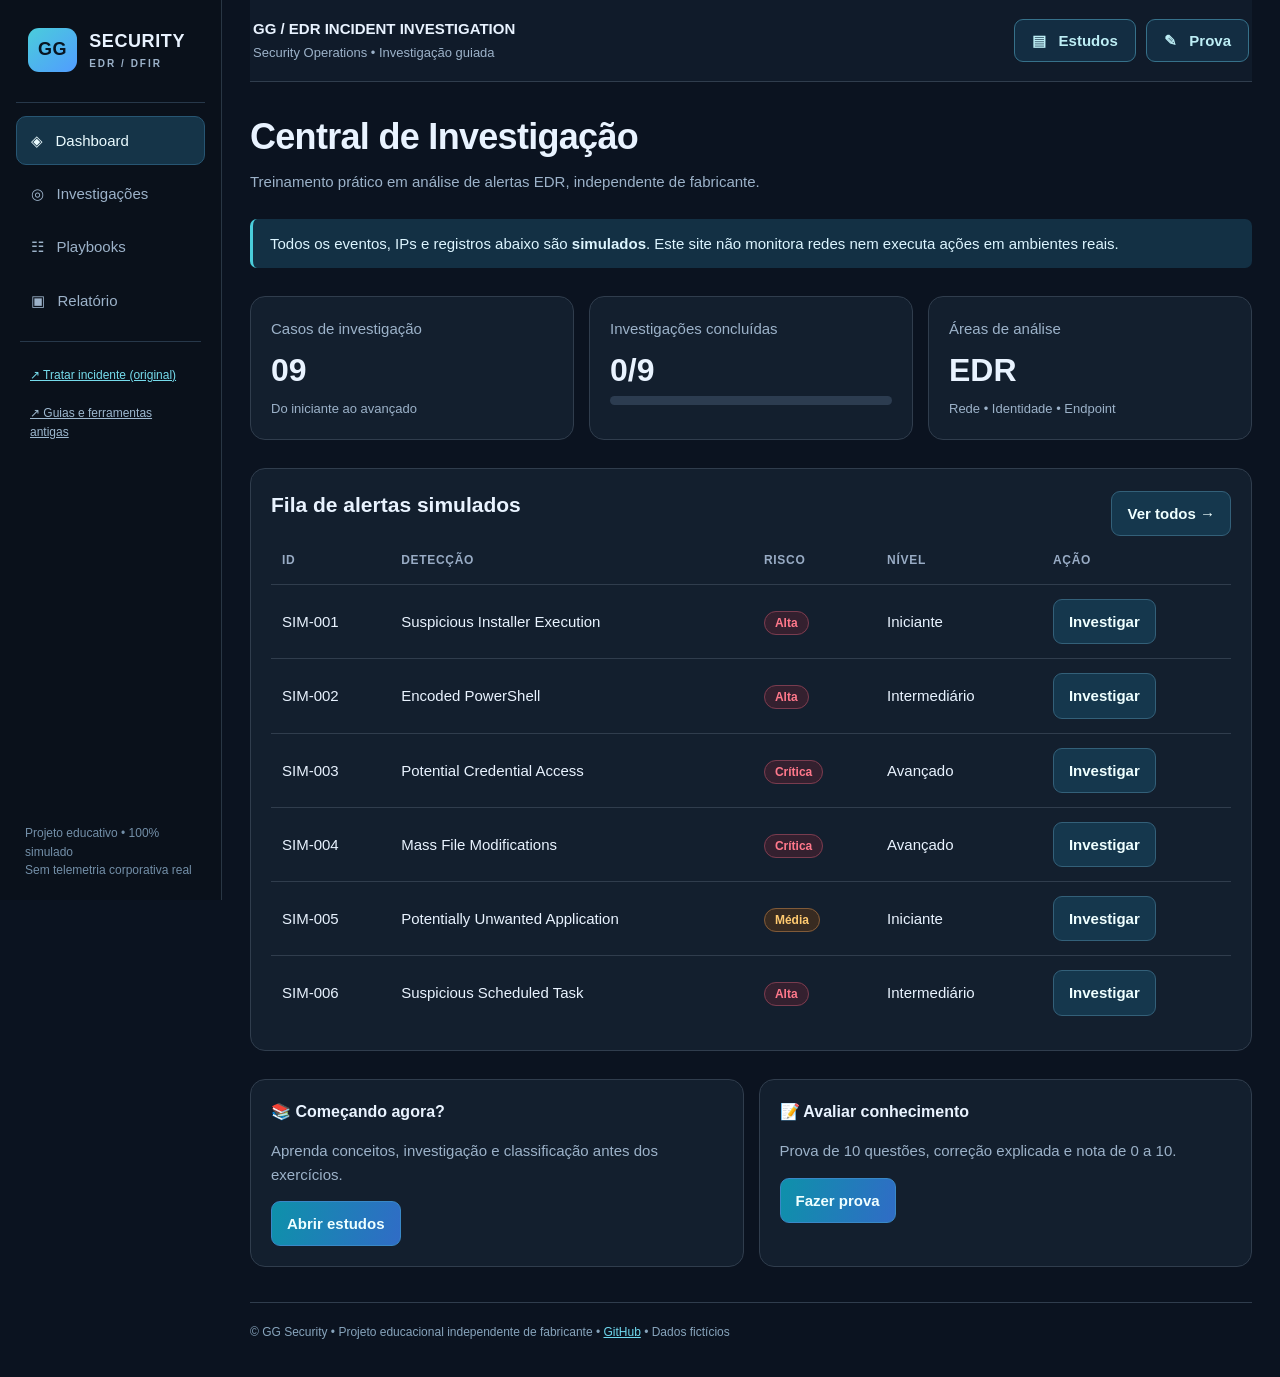
==== commit a07367b2: "Keep original EDR incident workflow and tools accessible from new sidebar" ====
--- a/index.html
+++ b/index.html
@@ -9,7 +9,7 @@
 </style><link rel="stylesheet" href="report-v2.css"><link rel="stylesheet" href="xdr-ui.css"></head><body>
 <div class="app"><aside class="side"><div class="brand"><span class="logo">GG</span><div>SECURITY<small>EDR / DFIR</small></div></div>
 <nav class="navlist" aria-label="Navegação principal">
-<button class="nav active" data-page="dashboard">◈ &nbsp; Dashboard</button><button class="nav" data-page="investigacoes">◎ &nbsp; Investigações</button><button class="nav" data-page="playbooks">☷ &nbsp; Playbooks</button><button class="nav" data-page="relatorio">▣ &nbsp; Relatório</button></nav>
+<button class="nav active" data-page="dashboard">◈ &nbsp; Dashboard</button><button class="nav" data-page="investigacoes">◎ &nbsp; Investigações</button><button class="nav" data-page="playbooks">☷ &nbsp; Playbooks</button><button class="nav" data-page="relatorio">▣ &nbsp; Relatório</button></nav><div style="border-top:1px solid #27384a;margin:16px 4px;padding-top:14px;font-size:12px"><a href="incident/" style="display:block;padding:10px;color:#76dcec">↗ Tratar incidente (original)</a><a href="legacy-home.html" style="display:block;padding:10px;color:#9db8cf">↗ Guias e ferramentas antigas</a></div>
 <div class="sidefoot">Projeto educativo • 100% simulado<br>Sem telemetria corporativa real</div></aside>
 <main class="main"><header class="top"><div><b>GG / EDR INCIDENT INVESTIGATION</b><br><span>Security Operations • Investigação guiada</span></div><div class="top-actions"><button class="top-link" data-page="estudos" type="button">▤ &nbsp; Estudos</button><button class="top-link" data-page="prova" type="button">✎ &nbsp; Prova</button></div></header><div id="view" class="page" aria-live="polite"></div><footer class="footer">© GG Security • Projeto educacional independente de fabricante • <a href="https://github.com/geovanniandrade/gg-edr-incident-investigation" target="_blank" rel="noopener">GitHub</a> • Dados fictícios</footer></main></div>
 <script>
--- a/report-v2.css
+++ b/report-v2.css
@@ -0,0 +1 @@
+.report-intro{display:flex;justify-content:space-between;gap:15px;align-items:center;padding:22px;border:1px solid #32647b;background:linear-gradient(115deg,#142f48,#101c30);border-radius:16px;margin-bottom:22px}.report-intro h2{margin:0;font-size:22px}.report-intro p{margin:4px 0;color:#a8c4d6}.report-grid{display:grid;grid-template-columns:minmax(0,1.8fr) minmax(240px,1fr);gap:14px}.report-panel{background:linear-gradient(145deg,#12253b,#101c2e);border:1px solid #2d4760;border-radius:15px;padding:21px;margin-bottom:15px}.report-panel h3{margin:0 0 5px;font-size:18px}.report-sub{color:#9eb8ce;font-size:12px;margin:0 0 17px}.report-label{font-size:12px;color:#b6d5e9;font-weight:700}.report-actions{position:sticky;bottom:0;background:#0c192bea;border:1px solid #32536a;padding:13px;border-radius:12px;display:flex;gap:9px;flex-wrap:wrap;z-index:4;backdrop-filter:blur(10px)}.topo-canvas{position:relative;overflow:hidden;height:410px;border:1px solid #3a607c;border-radius:11px;background:radial-gradient(#28465e 1px,transparent 1px) 0 0/22px 22px,#071827;touch-action:none}.topo-canvas svg{width:100%;height:100%;position:absolute;inset:0;pointer-events:none}.topo-item{position:absolute;width:112px;min-height:70px;transform:translate(-50%,-50%);border:2px solid #477b9c;background:#163149;border-radius:12px;padding:5px 8px;display:flex;align-items:center;flex-direction:column;justify-content:center;cursor:grab;touch-action:none;user-select:none;text-align:center}.topo-item b{max-width:95px;overflow:hidden;text-overflow:ellipsis;white-space:nowrap;font-size:12px}.topo-item small{color:#a2c8dc;font-size:10px}.topo-item.selected{outline:2px solid #36e2fa}.topo-item.pending{outline:2px dashed #ffce72}.topo-toolbar{display:flex;flex-wrap:wrap;gap:7px;margin:11px 0}.topo-toolbar select{width:auto;max-width:180px;margin:0;padding:8px}.topo-toolbar .btn{padding:8px}.topo-inspector{background:#0d2032;padding:12px;border:1px solid #304c61;border-radius:12px;margin-top:12px}.topo-inspector .field{margin:4px 0 8px}.topo-inspector label{font-size:12px}.evidence-gallery{display:grid;grid-template-columns:repeat(auto-fill,minmax(170px,1fr));gap:11px;margin-top:15px}.evidence-entry{background:#081b2d;border:1px solid #34506a;padding:10px;border-radius:12px}.evidence-entry img{display:block;max-width:100%;height:130px;object-fit:contain;margin:auto auto 8px}.evidence-entry input{width:100%;background:#0a2236;border:1px solid #395a73;border-radius:6px;padding:6px;color:white}.evidence-entry button{margin-top:7px}.report-stat{border:1px solid #34516c;border-radius:12px;padding:13px;background:#0b2033;margin:9px 0}.report-stat span{display:block;color:#99b8ce;font-size:12px}.report-stat strong{font-size:18px}.report-help{border-left:3px solid #38bde0;padding:12px 15px;background:#143044;border-radius:8px;font-size:13px}.report-panel .field{border-color:#3a5871}#report-print-frame{position:absolute;width:0;height:0;border:0}@media(max-width:950px){.report-grid{grid-template-columns:1fr}}
--- a/xdr-ui.css
+++ b/xdr-ui.css
@@ -0,0 +1,8 @@
+
+:root{--bg:#080f1a;--panel:#141d2b;--panel2:#1a2635;--line:#303d4d;--cyan:#4acddb}
+body{background:#0b1320;font-family:Inter,Segoe UI,Arial,sans-serif}.app{grid-template-columns:222px minmax(0,1fr)}.side{background:#0a111b;border-color:#293644}.main{padding:0 28px 35px}.page{max-width:none;margin:27px auto}.top{background:#101b2a;padding:17px 3px}.card{background:#131f2e;box-shadow:none}.nav.active{background:#153448}.brand{border-bottom:1px solid #27384a;margin-bottom:13px}.top .pill{white-space:nowrap}
+.xdr-heading{display:flex;justify-content:space-between;align-items:center;gap:15px;margin-bottom:21px}.xdr-eyebrow{font-size:11px;letter-spacing:1.7px;text-transform:uppercase;color:#54cbdc;font-weight:800}.xdr-heading h1{font-size:29px;margin:4px 0}.xdr-heading p{margin:0;color:#9db1c7}.xdr-overview{display:grid;grid-template-columns:repeat(4,minmax(0,1fr));gap:13px}.xdr-kpi{border:1px solid #34465b;background:#131f2f;padding:20px;border-radius:10px}.xdr-kpi small{color:#93a9bd;display:block}.xdr-kpi strong{font-size:30px;display:block;line-height:1.3}.xdr-kpi i{font-style:normal;color:#80a5ba;font-size:12px}.xdr-analytics{display:grid;grid-template-columns:1.45fr 1fr;gap:13px;margin-top:16px}.xdr-panel{border:1px solid #344357;background:#151e2b;border-radius:10px;padding:18px;min-width:0}.xdr-panel h2{font-size:16px;margin:0 0 12px}.xdr-bars{height:135px;display:flex;gap:9px;align-items:flex-end;border-bottom:1px solid #46576a;padding:10px 0}.xdr-bars div{flex:1;min-width:4px;background:linear-gradient(0deg,#1689a8,#63d5e2);border-radius:4px 4px 0 0}.xdr-legend{display:flex;gap:17px;flex-wrap:wrap;color:#9cb3c6;font-size:12px;margin-top:12px}.xdr-mini{display:flex;justify-content:space-between;border-bottom:1px solid #293e52;padding:10px 0;color:#b5c7da}.xdr-board{border:1px solid #33465b;background:#141f2d;border-radius:10px;margin-top:16px;padding:17px}.xdr-board .table{font-size:13px}.xdr-board .table tr{cursor:pointer}.xdr-board .table th{background:#101a26}.xdr-filter{background:#0b1725;color:white;padding:9px 12px;border:1px solid #35516a;border-radius:8px;min-width:190px}.xdr-workspace{display:grid;grid-template-columns:minmax(0,1fr) 310px;gap:12px;margin-top:16px;align-items:stretch}.xdr-graph-box{background:#1c2430;border:1px solid #374655;border-radius:9px;min-height:470px;position:relative;overflow:hidden}.xdr-graph-toolbar{display:flex;justify-content:space-between;align-items:center;gap:8px;padding:12px 16px;border-bottom:1px solid #394653;background:#1a2431}.xdr-graph{height:445px;position:relative;overflow:hidden;background:radial-gradient(#334252 0.7px,transparent .7px) 0 0/24px 24px}.xdr-graph svg{position:absolute;inset:0;width:100%;height:100%}.xdr-node{position:absolute;transform:translate(-50%,-50%);width:114px;max-width:22%;background:#172736;border:1px solid #546578;border-radius:11px;color:white;padding:10px 6px;text-align:center;cursor:pointer;z-index:2;font-size:11px;word-break:break-word}.xdr-node:hover,.xdr-node.on{border-color:#4cd4ea;box-shadow:0 0 0 2px #288ba65e}.xdr-node .sym{font-size:25px;display:block}.xdr-node small{display:block;color:#9ab4c6;font-size:10px;line-height:1.2}.xdr-sidepanel{background:#171f2b;border:1px solid #36495b;border-radius:9px;padding:0;overflow:hidden}.xdr-sidepanel h3{padding:13px 15px;border-bottom:1px solid #38495b;background:#1e2a37;margin:0;font-size:14px}.xdr-sidepanel .detail{padding:12px 15px;border-bottom:1px solid #303f4c;font-size:12px}.xdr-sidepanel .detail strong{display:block;font-size:13px;margin:4px 0}.xdr-events{margin-top:12px;border:1px solid #344558;border-radius:9px;background:#151f2d;padding:18px}.xdr-timeline{display:flex;gap:5px;align-items:flex-end;height:75px;border-bottom:1px solid #56677c;padding-top:12px}.xdr-timeline span{background:#ed7286;flex:1;min-height:8px;border-radius:3px 3px 0 0}.xdr-event{font-family:Consolas,monospace;color:#b2c9dd;font-size:12px;border-bottom:1px solid #303f51;padding:9px 0}.xdr-exercise{margin-top:15px;background:#111f31;border:1px solid #34495f;border-radius:10px;padding:21px}.xdr-steps{display:flex;gap:7px;flex-wrap:wrap;margin:13px 0}.xdr-steps span{background:#1b344a;border:1px solid #2b6480;border-radius:22px;padding:5px 11px;color:#b9e5ee;font-size:11px}
+@media(max-width:1100px){.xdr-overview{grid-template-columns:repeat(2,1fr)}.xdr-workspace{grid-template-columns:minmax(0,1fr)}.xdr-sidepanel{display:grid;grid-template-columns:repeat(2,1fr)}.xdr-sidepanel h3{grid-column:1/-1}}@media(max-width:760px){.xdr-analytics,.xdr-overview{grid-template-columns:1fr}.main{padding:0 14px}.xdr-heading{align-items:flex-start;flex-direction:column}.xdr-graph{height:345px}.xdr-node{font-size:10px;width:90px;padding:5px}.xdr-sidepanel{display:block}}
+
+/* Navigation: training resources in the top-right header */
+.top-actions{display:flex;align-items:center;gap:10px;margin-left:auto}.top-link{background:#132d42;border:1px solid #36718a;color:#bdeef5;border-radius:9px;padding:9px 17px;font-weight:750;white-space:nowrap;transition:background .15s ease}.top-link:hover,.top-link.active{background:#1a5368;border-color:#52cddd;color:#fff}.top{gap:20px}.top .top-actions{flex-shrink:0}@media(max-width:610px){.top-actions{gap:5px}.top-link{padding:8px 10px;font-size:12px}.top b{font-size:11px}}
